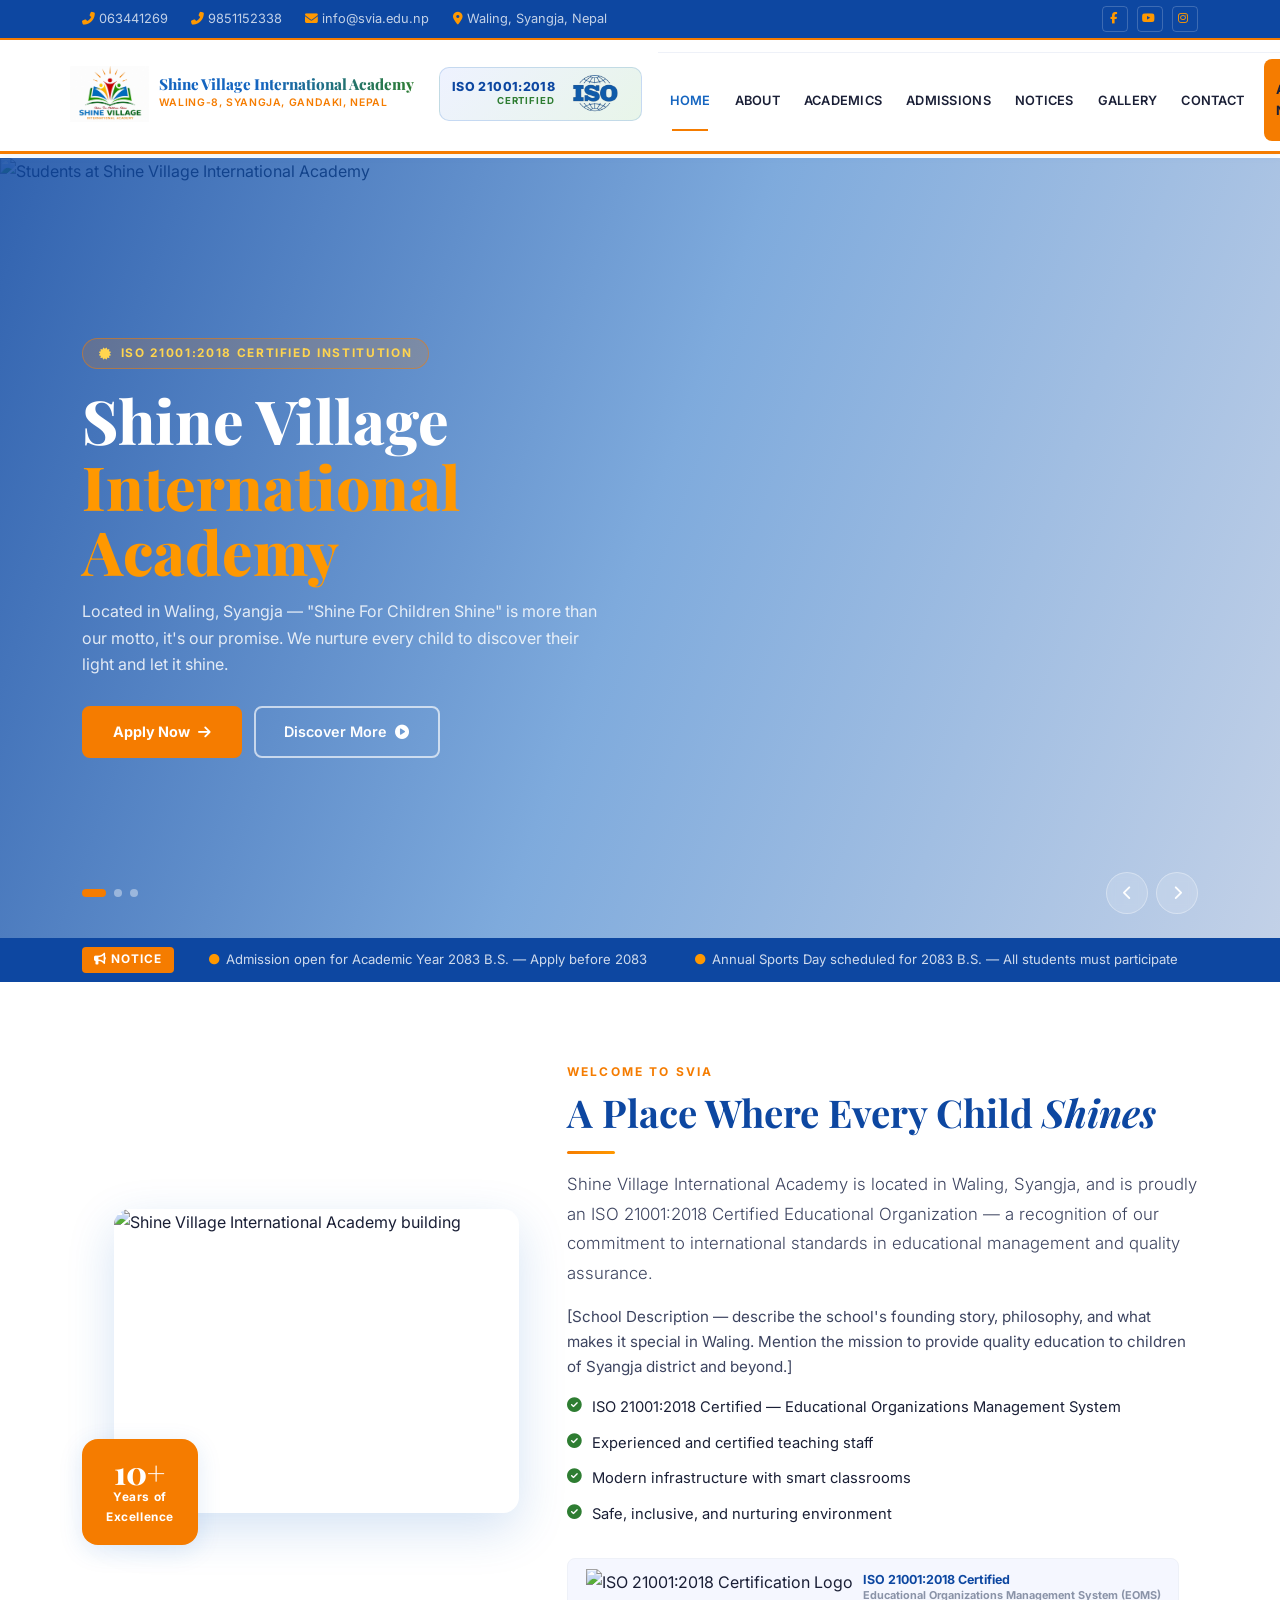
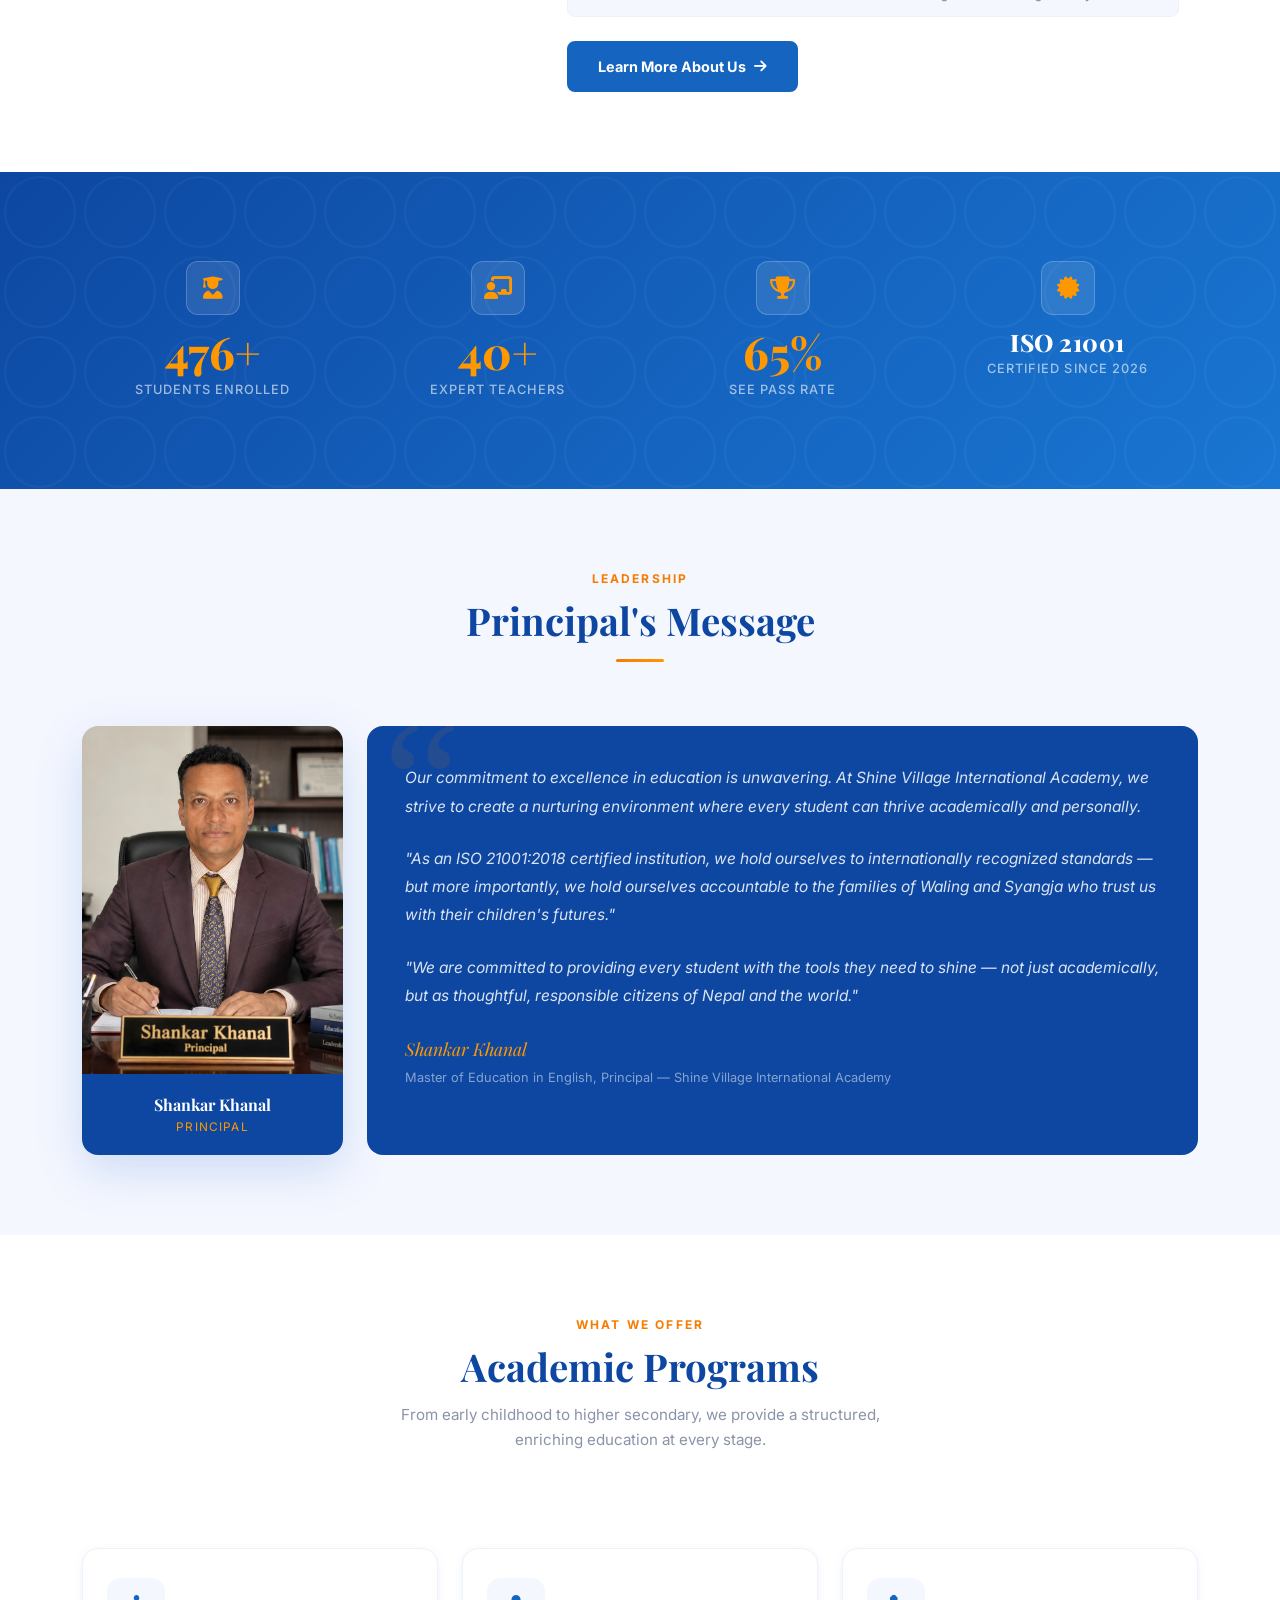
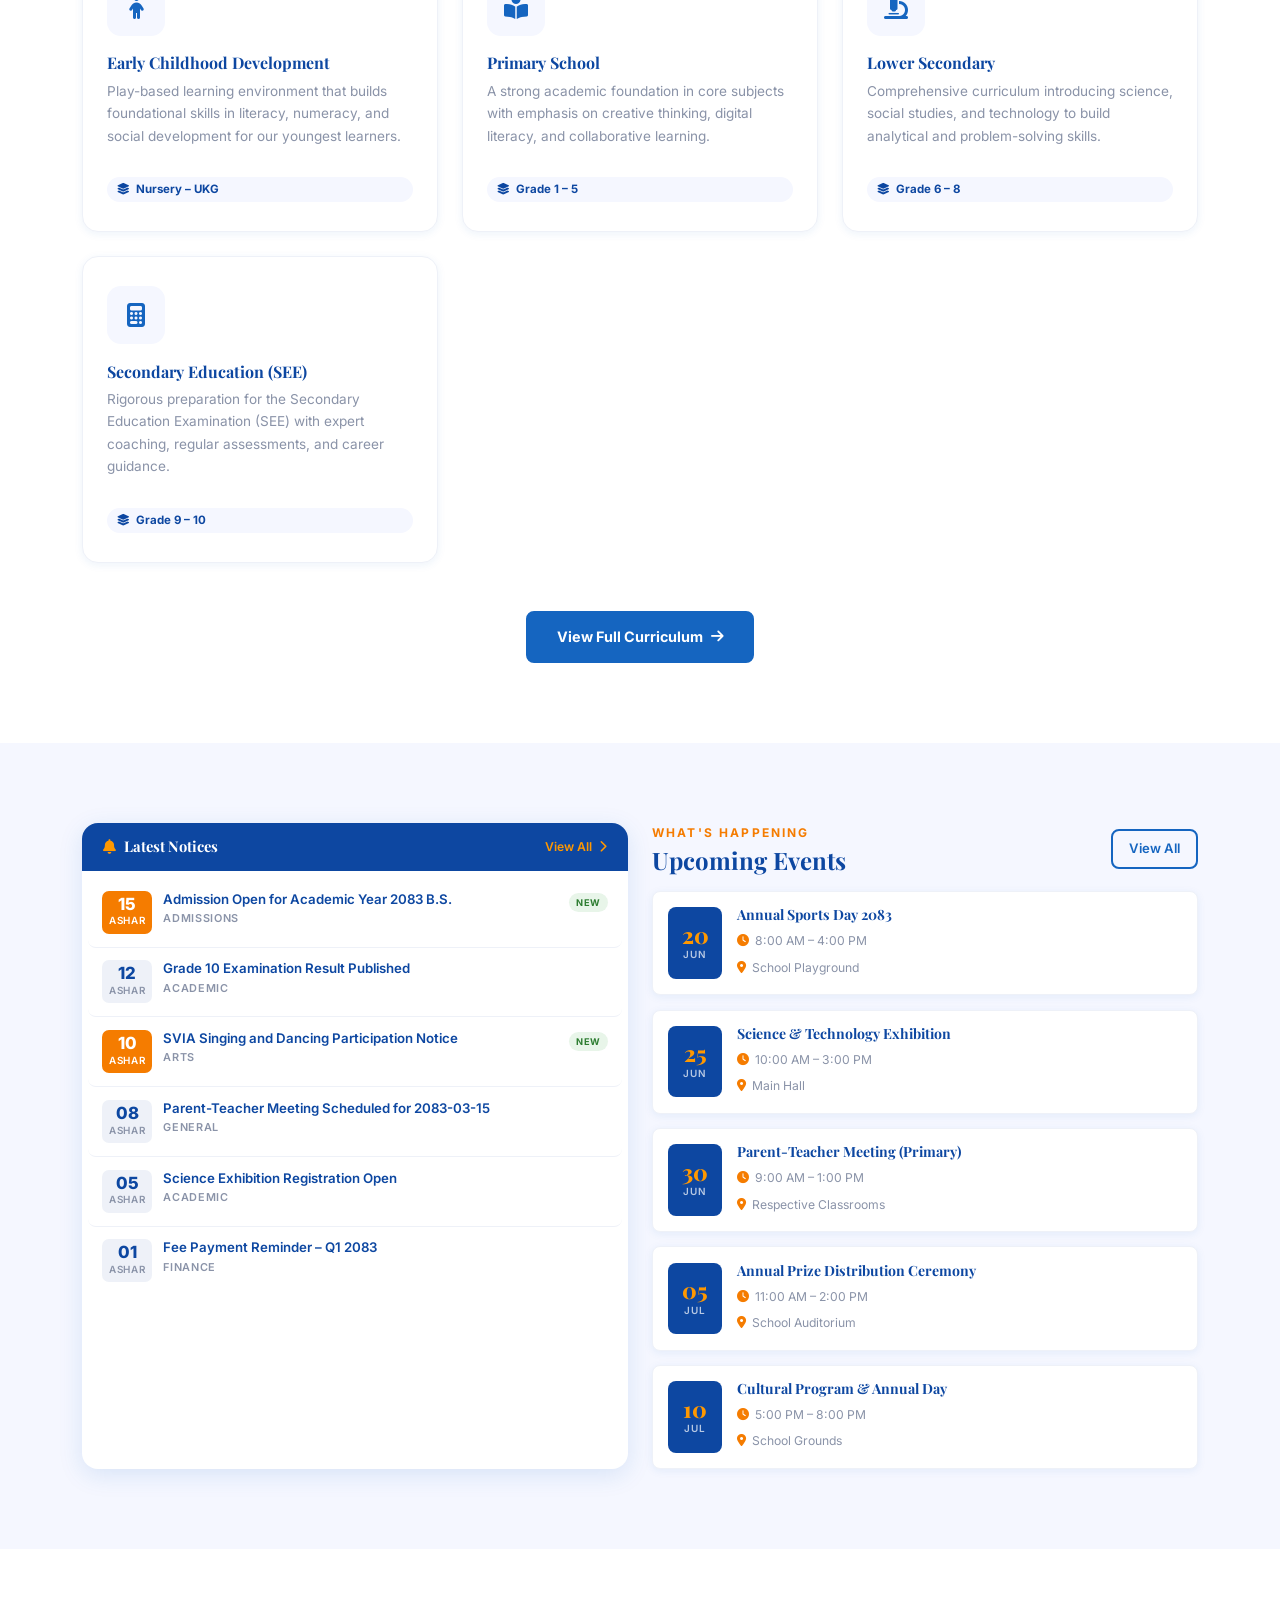
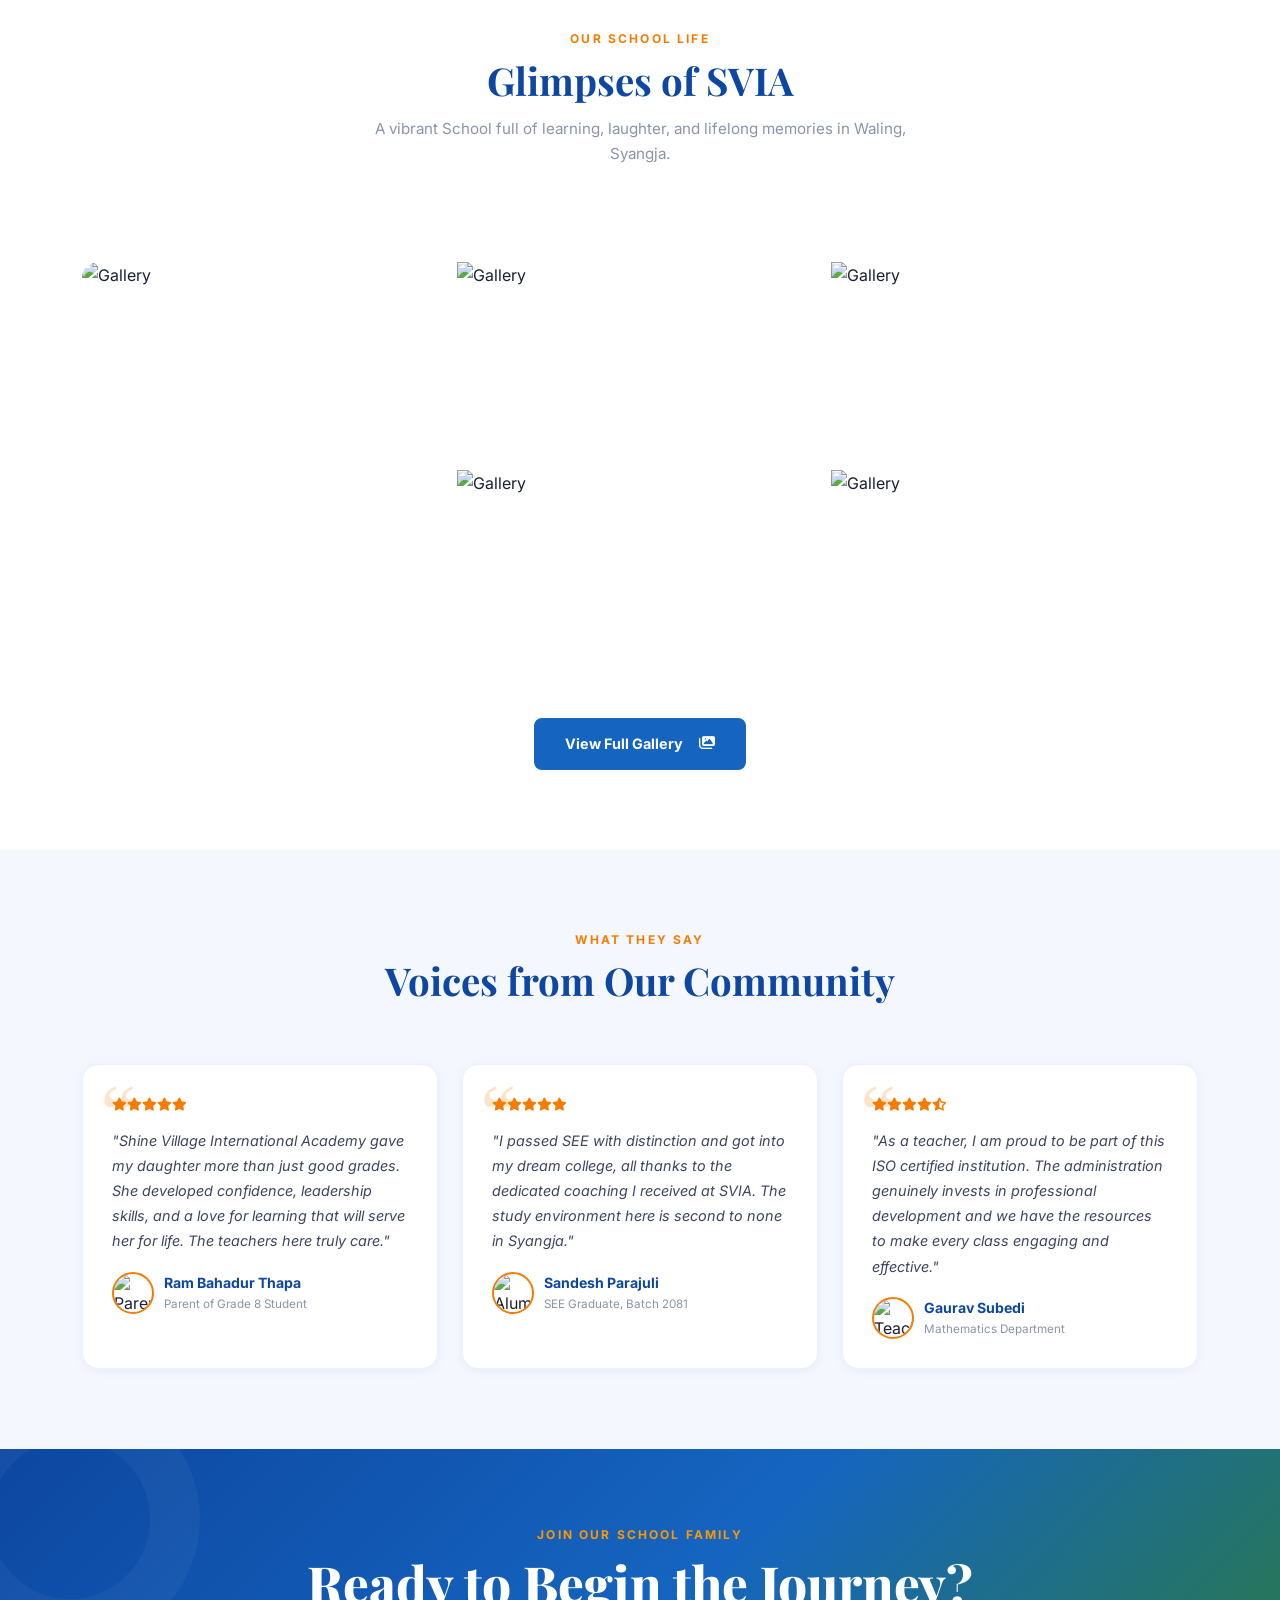
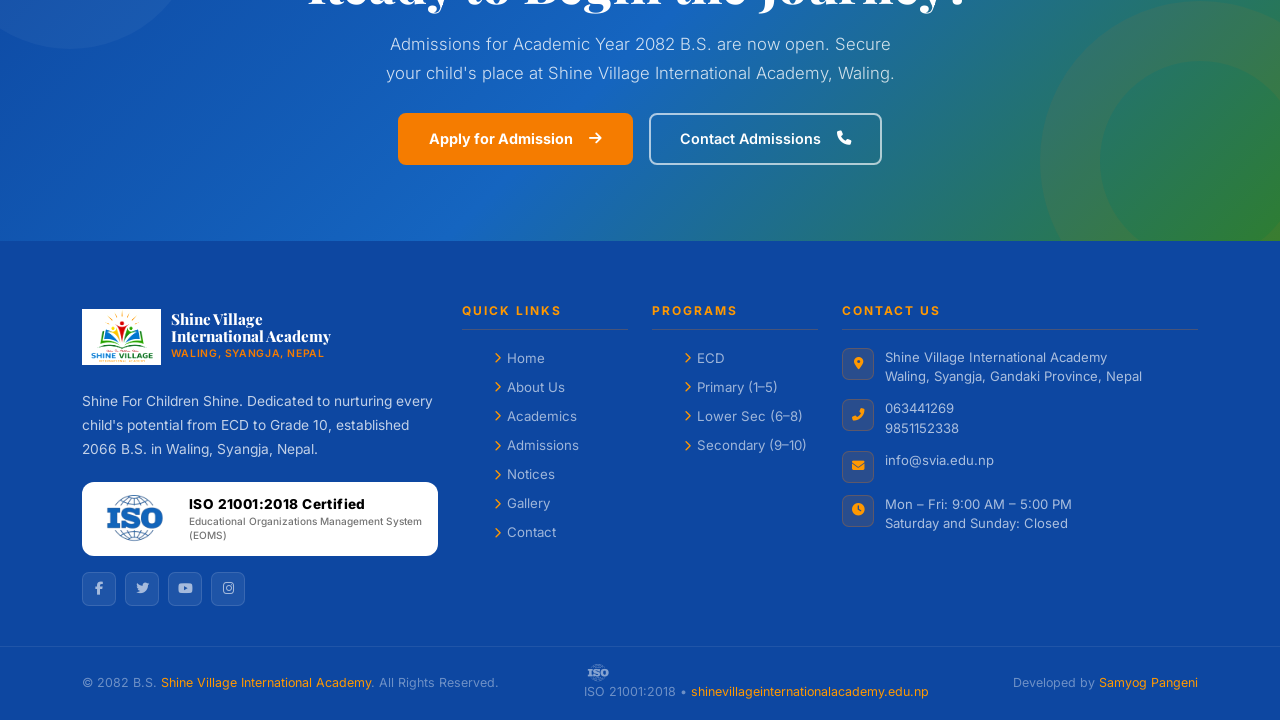
==== index.html @ e1d86a39 "date change" ====
<!DOCTYPE html>
<html lang="en">
<head>
  <meta charset="UTF-8" />
  <meta name="viewport" content="width=device-width, initial-scale=1.0" />
  <title>Shine Village International Academy | Waling, Syangja, Nepal</title>
  <meta name="google-site-verification" content="YoRX9uMD0oMXXAkgilt9cYUUBjK2ojzf_Iqcf0Y9V1k" />
<meta name="description" content="Shine Village International Academy (SVIA), Waling, Syangja — ISO 21001:2018 Certified institution. Shine For Children Shine. Quality education from ECD to Grade 10." />
<meta property="og:title" content="Shine Village International Academy | Waling, Syangja" />
<meta property="og:type" content="website" />
<meta property="og:image" content="https://svia.edu.np/assets/images/logo.png" />
<meta property="og:url" content="https://svia.edu.np/" />
<link rel="canonical" href="https://svia.edu.np/" />
  <link rel="icon" type="image/png" href="assets/images/logo.png" />

  <!-- Bootstrap 5 -->
  <link href="https://cdn.jsdelivr.net/npm/bootstrap@5.3.2/dist/css/bootstrap.min.css" rel="stylesheet" />
  <!-- Font Awesome -->
  <link href="https://cdnjs.cloudflare.com/ajax/libs/font-awesome/6.5.0/css/all.min.css" rel="stylesheet" />
  <!-- Google Fonts -->
  <link href="https://fonts.googleapis.com/css2?family=Playfair+Display:wght@600;700;800&family=Inter:wght@300;400;500;600;700&display=swap" rel="stylesheet" />
  <!-- Custom CSS -->
  <link rel="stylesheet" href="assets/css/style.css" />
  <script src="assets/js/loader.js"></script>
  <script type="application/ld+json">
{
  "@context": "https://schema.org",
  "@type": "School",
  "name": "Shine Village International Academy",
  "alternateName": "SVIA",
  "url": "https://svia.edu.np",
  "logo": "https://svia.edu.np/assets/images/logo.png",
  "description": "Shine Village International Academy is an ISO 21001:2018 certified educational institution in Waling, Syangja, Nepal, offering quality education from Early Childhood Development (ECD) to Grade 10.",
  "foundingDate": "2066",
  "address": {
    "@type": "33801:PostalAddress",
    "streetAddress": "Waling-08",
    "addressLocality": "Waling",
    "addressRegion": "Syangja",
    "addressCountry": "NP"
  },
  "telephone": "9851152338",
  "email": "info@svia.edu.np",
  "sameAs": [
    "https://www.facebook.com/profile.php?id=100063855158787",
    "https://www.instagram.com/YOUR-HANDLE"
  ]
}
</script>
</head>
<body>

<div id="site-header"></div>

<!-- ═══════════════════ HERO SLIDER ═══════════════════ -->
<section class="hero-section" aria-label="Hero Slider">
  <div class="hero-slide active">
    <img src="assets/images/front3.jpeg" alt="Students at Shine Village International Academy" loading="eager" />
    <div class="hero-overlay"></div>
    <div class="hero-content">
      <div class="container">
        <div class="row">
          <div class="col-lg-7">
            <div class="hero-badge"><i class="fas fa-certificate"></i> ISO 21001:2018 Certified Institution</div>
            <h1 class="hero-title">Shine Village <span>International Academy</span></h1>
            <p class="hero-desc">Located in Waling, Syangja — "Shine For Children Shine" is more than our motto, it's our promise. We nurture every child to discover their light and let it shine.</p>
            <div class="hero-btn-group">
              <a href="admissions.html" class="btn-orange">Apply Now <i class="fas fa-arrow-right"></i></a>
              <a href="about.html" class="btn-outline-white">Discover More <i class="fas fa-play-circle"></i></a>
            </div>
          </div>
        </div>
      </div>
    </div>
  </div>
  <div class="hero-slide">
    <img src="assets/images/front2.jpeg" alt="School  Waling Syangja" loading="lazy" />
    <div class="hero-overlay"></div>
    <div class="hero-content">
      <div class="container">
        <div class="row">
          <div class="col-lg-7">
            <div class="hero-badge"><i class="fas fa-trophy"></i> Quality Education, Internationally Benchmarked</div>
            <h1 class="hero-title">Excellence in <span>Every Classroom</span></h1>
            <p class="hero-desc">Our experienced faculty and ISO-certified management systems ensure consistent quality in teaching, safety, and student welfare from ECD to Grade 12.</p>
            <div class="hero-btn-group">
              <a href="academics.html" class="btn-orange">Our Programs <i class="fas fa-book-open"></i></a>
              <a href="faculty.html" class="btn-outline-white">Meet Faculty <i class="fas fa-users"></i></a>
            </div>
          </div>
        </div>
      </div>
    </div>
  </div>
  <div class="hero-slide">
    <img src="assets/images/front1.jpeg" alt="Students at Shine Village International Academy" loading="lazy" />
    <div class="hero-overlay"></div>
    <div class="hero-content">
      <div class="container">
        <div class="row">
          <div class="col-lg-7">
            <div class="hero-badge"><i class="fas fa-heart"></i> Holistic Development</div>
            <h1 class="hero-title">Beyond Books, <span>Beyond Boundaries</span></h1>
            <p class="hero-desc">Sports, arts, technology, and community service — we develop the whole child for a rapidly changing world, right here in Syangja.</p>
            <div class="hero-btn-group">
              <a href="gallery.html" class="btn-orange">View Gallery <i class="fas fa-images"></i></a>
              <a href="events.html" class="btn-outline-white">Upcoming Events <i class="fas fa-calendar"></i></a>
            </div>
          </div>
        </div>
      </div>
    </div>
  </div>
  <!-- Controls -->
  <div class="hero-controls">
    <div class="container d-flex justify-content-between align-items-center">
      <div class="hero-dots">
        <button class="hero-dot active" aria-label="Slide 1"></button>
        <button class="hero-dot" aria-label="Slide 2"></button>
        <button class="hero-dot" aria-label="Slide 3"></button>
      </div>
      <div class="hero-arrows">
        <button class="hero-arrow hero-prev" aria-label="Previous"><i class="fas fa-chevron-left"></i></button>
        <button class="hero-arrow hero-next" aria-label="Next"><i class="fas fa-chevron-right"></i></button>
      </div>
    </div>
  </div>
</section>

<!-- ═══════════════════ NOTICE TICKER ═══════════════════ -->
<div class="notice-ticker">
  <div class="container d-flex align-items-center gap-3">
    <span class="ticker-label"><i class="fas fa-bullhorn me-1"></i>Notice</span>
    <div class="ticker-track">
      <div class="ticker-inner">
        <span class="ticker-item"><i class="fas fa-circle"></i>Admission open for Academic Year 2083 B.S. — Apply before 2083</span>
        <span class="ticker-item"><i class="fas fa-circle"></i>Annual Sports Day scheduled for 2083 B.S. — All students must participate</span>
        <span class="ticker-item"><i class="fas fa-circle"></i>Grade 10 &amp; 12 Examination Results published — Check notice board</span>
        <span class="ticker-item"><i class="fas fa-circle"></i>Parent-Teacher Meeting on 2083 — Attendance compulsory</span>
        <span class="ticker-item"><i class="fas fa-circle"></i>Science Exhibition registrations open — Submit projects by 2083</span>
        <span class="ticker-item"><i class="fas fa-circle"></i>School will remain closed on 2083 for [Holiday Name]</span>
      </div>
    </div>
  </div>
</div>

<!-- ═══════════════════ WELCOME SECTION ═══════════════════ -->
<section class="section-pad">
  <div class="container">
    <div class="row align-items-center g-5">
      <div class="col-lg-5 reveal-left">
        <div class="welcome-img-wrap">
          <img src="https://picsum.photos/600/450?random=40" alt="Shine Village International Academy building" class="welcome-img-main" />
          <div class="welcome-img-badge">
            <div class="badge-num">10+</div>
            <div class="badge-text">Years of<br>Excellence</div>
          </div>
        </div>
      </div>
      <div class="col-lg-7 reveal-right">
        <span class="section-eyebrow">Welcome to SVIA</span>
        <h2 class="section-title">A Place Where Every Child <em>Shines</em></h2>
        <span class="divider-orange"></span>
        <p class="lead mb-3">Shine Village International Academy is located in Waling, Syangja, and is proudly an ISO 21001:2018 Certified Educational Organization — a recognition of our commitment to international standards in educational management and quality assurance.</p>
        <p class="mb-3" style="color:var(--dark-gray);font-size:0.95rem;">[School Description — describe the school's founding story, philosophy, and what makes it special in Waling. Mention the mission to provide quality education to children of Syangja district and beyond.]</p>
        <div class="mb-3">
          <div class="welcome-check"><i class="fas fa-check-circle"></i><span>ISO 21001:2018 Certified — Educational Organizations Management System</span></div>
          <div class="welcome-check"><i class="fas fa-check-circle"></i><span>Experienced and certified teaching staff</span></div>
          <div class="welcome-check"><i class="fas fa-check-circle"></i><span>Modern infrastructure with smart classrooms</span></div>
          <div class="welcome-check"><i class="fas fa-check-circle"></i><span>Safe, inclusive, and nurturing environment</span></div>
        </div>
        <div class="iso-strip">
          <img src="https://picsum.photos/80/80?random=99" alt="ISO 21001:2018 Certification Logo" />
          <span>ISO 21001:2018 Certified<small>Educational Organizations Management System (EOMS)</small></span>
        </div>
        <div class="mt-4">
          <a href="about.html" class="btn-blue">Learn More About Us <i class="fas fa-arrow-right"></i></a>
        </div>
      </div>
    </div>
  </div>
</section>

<!-- ═══════════════════ STATISTICS ═══════════════════ -->
<section class="stats-section">
  <div class="container">
    <div class="row">
      <div class="col-6 col-md-3"><div class="stat-card reveal">
        <div class="stat-icon"><i class="fas fa-user-graduate"></i></div>
        <div class="stat-num"><span class="counter" data-target="700" data-suffix="+">0</span></div>
        <div class="stat-label">Students Enrolled</div>
      </div></div>
      <div class="col-6 col-md-3"><div class="stat-card reveal">
        <div class="stat-icon"><i class="fas fa-chalkboard-teacher"></i></div>
        <div class="stat-num"><span class="counter" data-target="60" data-suffix="+">0</span></div>
        <div class="stat-label">Expert Teachers</div>
      </div></div>
      <div class="col-6 col-md-3"><div class="stat-card reveal">
        <div class="stat-icon"><i class="fas fa-trophy"></i></div>
        <div class="stat-num"><span class="counter" data-target="98" data-suffix="%">0</span></div>
        <div class="stat-label">SEE Pass Rate</div>
      </div></div>
      <div class="col-6 col-md-3"><div class="stat-card reveal">
        <div class="stat-icon"><i class="fas fa-certificate"></i></div>
        <div class="stat-num" style="font-size:1.5rem;letter-spacing:.02em;">ISO 21001</div>
        <div class="stat-label">Certified Since 2026</div>
      </div></div>
    </div>
  </div>
</section>

<!-- ═══════════════════ PRINCIPAL'S MESSAGE ═══════════════════ -->
<section class="section-pad section-bg-light">
  <div class="container">
    <div class="row justify-content-center mb-5">
      <div class="col-lg-6 text-center reveal">
        <span class="section-eyebrow">Leadership</span>
        <h2 class="section-title">Principal's Message</h2>
        <div class="divider-orange center"></div>
      </div>
    </div>
    <div class="row g-4 align-items-stretch">
      <div class="col-lg-3 col-md-5 mx-auto mx-lg-0 reveal-left">
        <div class="principal-card">
          <img src="assets/images/principal.png" alt="Shankar Khanal" class="principal-img" />
          <div class="principal-info">
            <div class="name">Shankar Khanal</div>
            <div class="title">Principal</div>
          </div>
        </div>
      </div>
      <div class="col-lg-9 reveal-right">
        <div class="principal-quote" style="height:100%;">
          <p class="mb-4">Our commitment to excellence in education is unwavering. At Shine Village International Academy, we strive to create a nurturing environment where every student can thrive academically and personally.</p>
          <p class="mb-4">"As an ISO 21001:2018 certified institution, we hold ourselves to internationally recognized standards — but more importantly, we hold ourselves accountable to the families of Waling and Syangja who trust us with their children's futures."</p>
          <p class="mb-4">"We are committed to providing every student with the tools they need to shine — not just academically, but as thoughtful, responsible citizens of Nepal and the world."</p>
          <div class="principal-signature">Shankar Khanal</div>
          <small style="color:rgba(255,255,255,0.5);font-size:0.8rem;">Master of Education in English, Principal — Shine Village International Academy</small>
        </div>
      </div>
    </div>
  </div>
</section>

<!-- ═══════════════════ ACADEMIC PROGRAMS ═══════════════════ -->
<section class="section-pad">
  <div class="container">
    <div class="row justify-content-center mb-5">
      <div class="col-lg-6 text-center reveal">
        <span class="section-eyebrow">What We Offer</span>
        <h2 class="section-title">Academic Programs</h2>
        <p class="section-subtitle">From early childhood to higher secondary, we provide a structured, enriching education at every stage.</p>
      </div>
    </div>
    <div class="row g-4">
      <div class="col-md-6 col-lg-4 reveal">
        <div class="program-card">
          <div class="program-icon"><i class="fas fa-child"></i></div>
          <h5>Early Childhood Development</h5>
          <p>Play-based learning environment that builds foundational skills in literacy, numeracy, and social development for our youngest learners.</p>
          <span class="program-grades"><i class="fas fa-layer-group"></i> Nursery – UKG</span>
        </div>
      </div>
      <div class="col-md-6 col-lg-4 reveal">
        <div class="program-card">
          <div class="program-icon"><i class="fas fa-book-reader"></i></div>
          <h5>Primary School</h5>
          <p>A strong academic foundation in core subjects with emphasis on creative thinking, digital literacy, and collaborative learning.</p>
          <span class="program-grades"><i class="fas fa-layer-group"></i> Grade 1 – 5</span>
        </div>
      </div>
      <div class="col-md-6 col-lg-4 reveal">
        <div class="program-card">
          <div class="program-icon"><i class="fas fa-microscope"></i></div>
          <h5>Lower Secondary</h5>
          <p>Comprehensive curriculum introducing science, social studies, and technology to build analytical and problem-solving skills.</p>
          <span class="program-grades"><i class="fas fa-layer-group"></i> Grade 6 – 8</span>
        </div>
      </div>
      <div class="col-md-6 col-lg-4 reveal">
        <div class="program-card">
          <div class="program-icon"><i class="fas fa-calculator"></i></div>
          <h5>Secondary Education (SEE)</h5>
          <p>Rigorous preparation for the Secondary Education Examination (SEE) with expert coaching, regular assessments, and career guidance.</p>
          <span class="program-grades"><i class="fas fa-layer-group"></i> Grade 9 – 10</span>
        </div>
      </div>
      </div>
    </div>
    <div class="text-center mt-5 reveal">
      <a href="academics.html" class="btn-blue">View Full Curriculum <i class="fas fa-arrow-right"></i></a>
    </div>
  </div>
</section>

<!-- ═══════════════════ NOTICES & EVENTS ═══════════════════ -->
<section class="section-pad section-bg-light">
  <div class="container">
    <div class="row g-4">
      <!-- Notices -->
      <div class="col-lg-6 reveal-left">
        <div class="notice-board">
          <div class="notice-header">
            <h5><i class="fas fa-bell me-2" style="color:var(--orange-light)"></i>Latest Notices</h5>
            <a href="notices.html">View All <i class="fas fa-chevron-right ms-1"></i></a>
          </div>
          <div class="notice-list">
            <div class="notice-item notice-item-new">
              <div class="notice-date-box"><div class="nday">15</div><div class="nmon">Ashar</div></div>
              <div style="flex:1">
                <div class="notice-title">Admission Open for Academic Year 2083 B.S.</div>
                <div class="notice-cat">Admissions</div>
              </div>
              <span class="notice-new-badge">New</span>
            </div>
            <div class="notice-item">
              <div class="notice-date-box"><div class="nday">12</div><div class="nmon">Ashar</div></div>
              <div>
                <div class="notice-title">Grade 10 Examination Result Published</div>
                <div class="notice-cat">Academic</div>
              </div>
            </div>
            <div class="notice-item notice-item-new">
              <div class="notice-date-box"><div class="nday">10</div><div class="nmon">Ashar</div></div>
              <div style="flex:1">
                <div class="notice-title">SVIA Singing and Dancing Participation Notice</div>
                <div class="notice-cat">Arts</div>
              </div>
              <span class="notice-new-badge">New</span>
            </div>
            <div class="notice-item">
              <div class="notice-date-box"><div class="nday">08</div><div class="nmon">Ashar</div></div>
              <div>
                <div class="notice-title">Parent-Teacher Meeting Scheduled for 2083-03-15</div>
                <div class="notice-cat">General</div>
              </div>
            </div>
            <div class="notice-item">
              <div class="notice-date-box"><div class="nday">05</div><div class="nmon">Ashar</div></div>
              <div>
                <div class="notice-title">Science Exhibition Registration Open</div>
                <div class="notice-cat">Academic</div>
              </div>
            </div>
            <div class="notice-item">
              <div class="notice-date-box"><div class="nday">01</div><div class="nmon">Ashar</div></div>
              <div>
                <div class="notice-title">Fee Payment Reminder – Q1 2083</div>
                <div class="notice-cat">Finance</div>
              </div>
            </div>
          </div>
        </div>
      </div>
      <!-- Events -->
      <div class="col-lg-6 reveal-right">
        <div class="d-flex justify-content-between align-items-center mb-3">
          <div>
            <span class="section-eyebrow mb-1">What's Happening</span>
            <h3 class="section-title mb-0" style="font-size:1.5rem">Upcoming Events</h3>
          </div>
          <a href="events.html" class="btn-outline-blue" style="font-size:0.82rem;padding:0.45rem 1rem;">View All</a>
        </div>
        <div class="event-card">
          <div class="event-date-col"><div class="eday">20</div><div class="emon">Jun</div></div>
          <div class="event-info">
            <h6>Annual Sports Day 2083</h6>
            <small><i class="fas fa-clock"></i> 8:00 AM – 4:00 PM</small><br>
            <small><i class="fas fa-map-marker-alt"></i> School Playground</small>
          </div>
        </div>
        <div class="event-card">
          <div class="event-date-col"><div class="eday">25</div><div class="emon">Jun</div></div>
          <div class="event-info">
            <h6>Science &amp; Technology Exhibition</h6>
            <small><i class="fas fa-clock"></i> 10:00 AM – 3:00 PM</small><br>
            <small><i class="fas fa-map-marker-alt"></i> Main Hall</small>
          </div>
        </div>
        <div class="event-card">
          <div class="event-date-col"><div class="eday">30</div><div class="emon">Jun</div></div>
          <div class="event-info">
            <h6>Parent-Teacher Meeting (Primary)</h6>
            <small><i class="fas fa-clock"></i> 9:00 AM – 1:00 PM</small><br>
            <small><i class="fas fa-map-marker-alt"></i> Respective Classrooms</small>
          </div>
        </div>
        <div class="event-card">
          <div class="event-date-col"><div class="eday">05</div><div class="emon">Jul</div></div>
          <div class="event-info">
            <h6>Annual Prize Distribution Ceremony</h6>
            <small><i class="fas fa-clock"></i> 11:00 AM – 2:00 PM</small><br>
            <small><i class="fas fa-map-marker-alt"></i> School Auditorium</small>
          </div>
        </div>
        <div class="event-card">
          <div class="event-date-col"><div class="eday">10</div><div class="emon">Jul</div></div>
          <div class="event-info">
            <h6>Cultural Program &amp; Annual Day</h6>
            <small><i class="fas fa-clock"></i> 5:00 PM – 8:00 PM</small><br>
            <small><i class="fas fa-map-marker-alt"></i> School Grounds</small>
          </div>
        </div>
      </div>
    </div>
  </div>
</section>

<!-- ═══════════════════ GALLERY PREVIEW ═══════════════════ -->
<section class="section-pad">
  <div class="container">
    <div class="row justify-content-center mb-5">
      <div class="col-lg-6 text-center reveal">
        <span class="section-eyebrow">Our School Life</span>
        <h2 class="section-title">Glimpses of SVIA</h2>
        <p class="section-subtitle">A vibrant School full of learning, laughter, and lifelong memories in Waling, Syangja.</p>
      </div>
    </div>
    <div class="gallery-grid reveal">
      <div class="gallery-grid-item" data-lightbox="https://picsum.photos/800/600?random=61">
        <img src="https://picsum.photos/600/700?random=61" alt="Gallery" />
        <div class="gallery-overlay"><i class="fas fa-expand-alt"></i></div>
      </div>
      <div class="gallery-grid-item" data-lightbox="https://picsum.photos/800/600?random=62">
        <img src="https://picsum.photos/600/400?random=62" alt="Gallery" />
        <div class="gallery-overlay"><i class="fas fa-expand-alt"></i></div>
      </div>
      <div class="gallery-grid-item" data-lightbox="https://picsum.photos/800/600?random=63">
        <img src="https://picsum.photos/600/400?random=63" alt="Gallery" />
        <div class="gallery-overlay"><i class="fas fa-expand-alt"></i></div>
      </div>
      <div class="gallery-grid-item" data-lightbox="https://picsum.photos/800/600?random=64">
        <img src="https://picsum.photos/600/400?random=64" alt="Gallery" />
        <div class="gallery-overlay"><i class="fas fa-expand-alt"></i></div>
      </div>
      <div class="gallery-grid-item" data-lightbox="https://picsum.photos/800/600?random=65">
        <img src="https://picsum.photos/600/400?random=65" alt="Gallery" />
        <div class="gallery-overlay"><i class="fas fa-expand-alt"></i></div>
      </div>
    </div>
    <div class="text-center mt-5 reveal">
      <a href="gallery.html" class="btn-blue">View Full Gallery <i class="fas fa-images ms-2"></i></a>
    </div>
  </div>
</section>

<!-- ═══════════════════ TESTIMONIALS ═══════════════════ -->
<section class="section-pad section-bg-light">
  <div class="container">
    <div class="row justify-content-center mb-5">
      <div class="col-lg-6 text-center reveal">
        <span class="section-eyebrow">What They Say</span>
        <h2 class="section-title">Voices from Our Community</h2>
      </div>
    </div>
    <div class="row g-4">
      <div class="col-md-6 col-lg-4 reveal">
        <div class="testimonial-card">
          <div class="stars"><i class="fas fa-star"></i><i class="fas fa-star"></i><i class="fas fa-star"></i><i class="fas fa-star"></i><i class="fas fa-star"></i></div>
          <p class="testimonial-text">"Shine Village International Academy gave my daughter more than just good grades. She developed confidence, leadership skills, and a love for learning that will serve her for life. The teachers here truly care."</p>
          <div class="testimonial-author">
            <img src="https://picsum.photos/80/80?random=71" alt="Parent" class="testimonial-avatar" />
            <div>
              <div class="author-name">Ram Bahadur Thapa</div>
              <div class="author-role">Parent of Grade 8 Student</div>
            </div>
          </div>
        </div>
      </div>
      <div class="col-md-6 col-lg-4 reveal">
        <div class="testimonial-card">
          <div class="stars"><i class="fas fa-star"></i><i class="fas fa-star"></i><i class="fas fa-star"></i><i class="fas fa-star"></i><i class="fas fa-star"></i></div>
          <p class="testimonial-text">"I passed SEE with distinction and got into my dream college, all thanks to the dedicated coaching I received at SVIA. The study environment here is second to none in Syangja."</p>
          <div class="testimonial-author">
            <img src="https://picsum.photos/80/80?random=72" alt="Alumni" class="testimonial-avatar" />
            <div>
              <div class="author-name">Sandesh Parajuli</div>
              <div class="author-role">SEE Graduate, Batch 2081</div>
            </div>
          </div>
        </div>
      </div>
      <div class="col-md-6 col-lg-4 reveal">
        <div class="testimonial-card">
          <div class="stars"><i class="fas fa-star"></i><i class="fas fa-star"></i><i class="fas fa-star"></i><i class="fas fa-star"></i><i class="fas fa-star-half-alt"></i></div>
          <p class="testimonial-text">"As a teacher, I am proud to be part of this ISO certified institution. The administration genuinely invests in professional development and we have the resources to make every class engaging and effective."</p>
          <div class="testimonial-author">
            <img src="https://picsum.photos/80/80?random=73" alt="Teacher" class="testimonial-avatar" />
            <div>
              <div class="author-name">Gaurav Subedi</div>
              <div class="author-role">Mathematics Department</div>
            </div>
          </div>
        </div>
      </div>
    </div>
  </div>
</section>

<!-- ═══════════════════ CALL TO ACTION ═══════════════════ -->
<section class="cta-section">
  <div class="container text-center reveal">
    <span class="section-eyebrow" style="color:var(--orange-light)">Join Our School Family</span>
    <h2 class="display-heading text-white mb-3" style="font-size:clamp(2rem,4vw,3.5rem);color:#fff;font-weight:800;">Ready to Begin the Journey?</h2>
    <p class="lead mb-4" style="color:rgba(255,255,255,0.8);max-width:520px;margin:0 auto 2rem;">Admissions for Academic Year 2082 B.S. are now open. Secure your child's place at Shine Village International Academy, Waling.</p>
    <div class="d-flex gap-3 justify-content-center flex-wrap">
      <a href="admissions.html" class="btn-orange">Apply for Admission <i class="fas fa-arrow-right ms-2"></i></a>
      <a href="contact.html" class="btn-outline-white">Contact Admissions <i class="fas fa-phone ms-2"></i></a>
    </div>
  </div>
</section>

<div id="site-footer"></div>

<!-- Lightbox -->
<div class="lightbox">
  <div class="lightbox-inner">
    <button class="lightbox-close"><i class="fas fa-times"></i></button>
    <button class="lightbox-nav lightbox-prev"><i class="fas fa-chevron-left"></i></button>
    <img src="" alt="Gallery" class="lightbox-img" />
    <button class="lightbox-nav lightbox-next"><i class="fas fa-chevron-right"></i></button>
  </div>
</div>

<!-- Back to Top -->
<button class="back-to-top" aria-label="Back to top"><i class="fas fa-chevron-up"></i></button>

<script src="https://cdn.jsdelivr.net/npm/bootstrap@5.3.2/dist/js/bootstrap.bundle.min.js"></script>
<script src="assets/js/contact-info.js"></script>
<script src="assets/js/include.js"></script>
<script src="assets/js/script.js"></script>
</body>
</html>
---- assets/css/style.css ----
/* ============================================================
   SHINE VILLAGE INTERNATIONAL ACADEMY — style.css
   Blue: #1565C0 | Green: #2E7D32 | Orange: #F57C00 | Red: #C62828
   ============================================================ */

@import url('https://fonts.googleapis.com/css2?family=Playfair+Display:wght@600;700;800&family=Inter:wght@300;400;500;600;700&display=swap');

:root {
  --blue:        #1565C0;
  --blue-dark:   #0D47A1;
  --blue-light:  #1976D2;
  --green:       #2E7D32;
  --green-light: #388E3C;
  --orange:      #F57C00;
  --orange-light:#FF9800;
  --red:         #C62828;
  --white:       #FFFFFF;
  --off-white:   #F5F7FF;
  --light-gray:  #EEF1F8;
  --mid-gray:    #8A93A8;
  --dark-gray:   #3D4460;
  --text:        #1A1F36;
  --font-display:'Playfair Display', Georgia, serif;
  --font-body:   'Inter', system-ui, sans-serif;
  --radius:      8px;
  --radius-lg:   16px;
  --shadow-sm:   0 2px 8px rgba(21,101,192,0.08);
  --shadow-md:   0 6px 24px rgba(21,101,192,0.13);
  --shadow-lg:   0 16px 48px rgba(21,101,192,0.18);
  --transition:  all 0.3s cubic-bezier(0.4,0,0.2,1);
}

*,*::before,*::after{box-sizing:border-box;margin:0;padding:0;}
html{scroll-behavior:smooth;font-size:16px;}
body{font-family:var(--font-body);color:var(--text);background:var(--white);line-height:1.65;overflow-x:hidden;}
img{max-width:100%;height:auto;display:block;}
a{color:inherit;text-decoration:none;transition:var(--transition);}
ul{list-style:none;}
h1,h2,h3,h4,h5,h6{font-family:var(--font-display);color:var(--blue-dark);line-height:1.2;font-weight:700;}

/* ── Typography helpers ── */
.section-eyebrow{font-family:var(--font-body);font-size:0.75rem;font-weight:700;letter-spacing:0.18em;text-transform:uppercase;color:var(--orange);display:block;margin-bottom:.5rem;}
.section-title{font-family:var(--font-display);font-size:clamp(1.6rem,3vw,2.4rem);color:var(--blue-dark);font-weight:700;margin-bottom:.8rem;}
.section-subtitle{font-size:.95rem;color:var(--mid-gray);max-width:560px;margin:0 auto 3rem;}
.lead{font-size:1.05rem;line-height:1.75;color:var(--dark-gray);}
.section-pad{padding:80px 0;}
.section-pad-sm{padding:48px 0;}
.section-bg-light{background:var(--off-white);}
.divider-orange{display:block;width:48px;height:3px;background:linear-gradient(90deg,var(--orange),var(--orange-light));border-radius:2px;margin:1rem 0;}
.divider-orange.center{margin:1rem auto;}
.text-orange{color:var(--orange)!important;}
.text-blue{color:var(--blue)!important;}
.text-green{color:var(--green)!important;}

/* ── Buttons ── */
.btn-orange{background:var(--orange);color:#fff;font-weight:700;font-size:.9rem;padding:.75rem 1.8rem;border-radius:var(--radius);border:2px solid var(--orange);transition:var(--transition);display:inline-flex;align-items:center;gap:8px;}
.btn-orange:hover{background:#E65100;border-color:#E65100;color:#fff;transform:translateY(-2px);box-shadow:0 8px 20px rgba(245,124,0,.35);}
.btn-blue{background:var(--blue);color:#fff;font-weight:700;font-size:.9rem;padding:.75rem 1.8rem;border-radius:var(--radius);border:2px solid var(--blue);transition:var(--transition);display:inline-flex;align-items:center;gap:8px;}
.btn-blue:hover{background:var(--blue-dark);border-color:var(--blue-dark);transform:translateY(-2px);box-shadow:var(--shadow-md);}
.btn-outline-white{background:transparent;color:#fff;font-weight:600;font-size:.9rem;padding:.75rem 1.8rem;border-radius:var(--radius);border:2px solid rgba(255,255,255,.65);transition:var(--transition);display:inline-flex;align-items:center;gap:8px;}
.btn-outline-white:hover{background:rgba(255,255,255,.12);border-color:#fff;color:#fff;}
.btn-outline-blue{background:transparent;color:var(--blue);font-weight:600;font-size:.9rem;padding:.65rem 1.4rem;border-radius:var(--radius);border:2px solid var(--blue);transition:var(--transition);display:inline-flex;align-items:center;gap:8px;}
.btn-outline-blue:hover{background:var(--blue);color:#fff;}

/* ══════════════════════════════════════
   TOP BAR
══════════════════════════════════════ */
.top-bar{background:var(--blue-dark);color:rgba(255,255,255,.75);font-size:.8rem;padding:6px 0;border-bottom:2px solid var(--orange);}
.top-bar a{color:rgba(255,255,255,.75);}
.top-bar a:hover{color:var(--orange-light);}
.top-bar i{color:var(--orange-light);margin-right:4px;}
.top-bar-contact span{margin-right:1.2rem;}
.top-bar-social a{display:inline-flex;align-items:center;justify-content:center;width:26px;height:26px;border:1px solid rgba(255,255,255,.2);border-radius:4px;margin-left:5px;font-size:.72rem;color:rgba(255,255,255,.7);}
.top-bar-social a:hover{background:var(--orange);border-color:var(--orange);color:#fff;}

/* ══════════════════════════════════════
   NAVBAR
══════════════════════════════════════ */
/* Fixed navbar — stays on top while scrolling */
.top-bar{position:fixed!important;top:0;left:0;right:0;z-index:1031;}
.main-navbar{position:fixed!important;top:36px!important;left:0;right:0;z-index:1030;background:#fff!important;box-shadow:var(--shadow-sm);padding:0!important;transition:var(--transition);border-bottom:3px solid var(--orange);}
.main-navbar.scrolled{box-shadow:var(--shadow-lg);}
@keyframes slideDown{from{transform:translateY(-100%)}to{transform:translateY(0)}}

/* Logo */
.navbar-brand-wrap{display:flex;align-items:center;gap:10px;padding:8px 0;}
.brand-logo-img{height:56px;width:auto;}
.brand-text-name{font-family:var(--font-display);font-size:1rem;font-weight:800;line-height:1.1;background:linear-gradient(90deg,var(--blue) 40%,var(--green));-webkit-background-clip:text;-webkit-text-fill-color:transparent;background-clip:text;}
.brand-text-sub{font-size:.65rem;color:var(--orange);letter-spacing:.1em;text-transform:uppercase;font-weight:700;}
.brand-iso{display:inline-flex;align-items:center;gap:3px;background:var(--off-white);border:1px solid var(--light-gray);border-radius:4px;padding:1px 6px;font-size:.6rem;font-weight:700;color:var(--blue-dark);margin-top:2px;}
.brand-iso i{color:var(--green);font-size:.6rem;}

/* Nav links */
.main-navbar .nav-link{font-family:var(--font-body);font-weight:600;font-size:.8rem;color:var(--text)!important;padding:1.25rem .75rem!important;position:relative;letter-spacing:.02em;text-transform:uppercase;}
.main-navbar .nav-link::after{content:'';position:absolute;bottom:0;left:.9rem;right:.9rem;height:2px;background:var(--orange);transform:scaleX(0);transition:transform .3s ease;}
.main-navbar .nav-link:hover::after,.main-navbar .nav-link.active::after{transform:scaleX(1);}
.main-navbar .nav-link:hover,.main-navbar .nav-link.active{color:var(--blue)!important;}
.btn-nav-admit{background:var(--orange)!important;color:#fff!important;border-radius:var(--radius)!important;padding:.48rem 1.2rem!important;font-weight:700!important;font-size:.8rem!important;margin-left:.5rem;}
.btn-nav-admit:hover{background:#E65100!important;}
.btn-nav-admit::after{display:none!important;}
.navbar-toggler{border:none;padding:6px;}
.navbar-toggler:focus{box-shadow:none;}
.hamburger-icon{display:flex;flex-direction:column;gap:5px;width:24px;}
.hamburger-icon span{display:block;height:2px;background:var(--blue);border-radius:2px;transition:var(--transition);}
.main-navbar .dropdown-menu{border:none;box-shadow:var(--shadow-md);border-radius:var(--radius);border-top:3px solid var(--orange);margin-top:0;min-width:200px;}
.main-navbar .dropdown-item{font-size:.84rem;font-weight:500;padding:.5rem 1.2rem;color:var(--text);}
.main-navbar .dropdown-item:hover{background:var(--off-white);color:var(--blue);padding-left:1.5rem;}

/* ══════════════════════════════════════
   HERO SLIDER
══════════════════════════════════════ */
.hero-section{position:relative;overflow:hidden;height:88vh;min-height:540px;max-height:780px;}
.hero-slide{position:absolute;inset:0;opacity:0;transition:opacity 1s ease;pointer-events:none;}
.hero-slide.active{opacity:1;pointer-events:all;}
.hero-slide img{width:100%;height:100%;object-fit:cover;}
.hero-overlay{position:absolute;inset:0;background:linear-gradient(110deg,rgba(13,71,161,.85) 0%,rgba(21,101,192,.55) 50%,rgba(13,71,161,.25) 100%);}
.hero-content{position:absolute;inset:0;display:flex;align-items:center;}
.hero-badge{display:inline-flex;align-items:center;gap:8px;background:rgba(245,124,0,.18);border:1px solid rgba(245,124,0,.5);color:#FFD54F;font-size:.74rem;font-weight:700;letter-spacing:.14em;text-transform:uppercase;padding:5px 16px;border-radius:30px;margin-bottom:1.1rem;}
.hero-title{font-family:var(--font-display);font-size:clamp(2rem,5vw,3.8rem);font-weight:800;color:#fff;line-height:1.08;margin-bottom:.9rem;}
.hero-title span{color:var(--orange-light);}
.hero-desc{font-size:1rem;color:rgba(255,255,255,.83);max-width:520px;margin-bottom:1.8rem;}
.hero-btn-group{display:flex;gap:12px;flex-wrap:wrap;}
.hero-iso-badge{display:inline-flex;align-items:center;gap:8px;background:rgba(255,255,255,.1);border:1px solid rgba(255,255,255,.25);backdrop-filter:blur(4px);border-radius:8px;padding:8px 14px;margin-top:1.5rem;}
.hero-iso-badge img{height:32px;filter:brightness(10);}
.hero-iso-badge span{font-size:.72rem;color:rgba(255,255,255,.85);line-height:1.3;}
.hero-iso-badge strong{display:block;color:#fff;font-size:.78rem;}

/* Hero controls */
.hero-controls{position:absolute;bottom:24px;left:0;right:0;z-index:10;}
.hero-dots{display:flex;gap:8px;}
.hero-dot{width:8px;height:8px;background:rgba(255,255,255,.4);border-radius:50%;cursor:pointer;transition:var(--transition);border:none;}
.hero-dot.active{background:var(--orange);width:24px;border-radius:4px;}
.hero-arrows{display:flex;gap:8px;}
.hero-arrow{width:42px;height:42px;background:rgba(255,255,255,.15);border:1px solid rgba(255,255,255,.35);border-radius:50%;color:#fff;font-size:.9rem;cursor:pointer;transition:var(--transition);display:flex;align-items:center;justify-content:center;backdrop-filter:blur(4px);}
.hero-arrow:hover{background:var(--orange);border-color:var(--orange);}

/* ══════════════════════════════════════
   NOTICE TICKER
══════════════════════════════════════ */
.notice-ticker{background:var(--blue-dark);padding:9px 0;overflow:hidden;}
.ticker-label{background:var(--orange);color:#fff;font-weight:700;font-size:.74rem;text-transform:uppercase;padding:3px 12px;border-radius:4px;white-space:nowrap;margin-right:1.2rem;letter-spacing:.08em;}
.ticker-track{overflow:hidden;flex:1;}
.ticker-inner{display:flex;gap:3rem;animation:ticker 40s linear infinite;white-space:nowrap;}
.ticker-item{color:rgba(255,255,255,.8);font-size:.82rem;display:flex;align-items:center;gap:7px;}
.ticker-item i{color:var(--orange-light);font-size:.65rem;}
@keyframes ticker{0%{transform:translateX(0)}100%{transform:translateX(-50%)}}

/* ══════════════════════════════════════
   WELCOME / ABOUT STRIP
══════════════════════════════════════ */
.welcome-img-wrap{position:relative;padding:0 0 2rem 2rem;}
.welcome-img-main{border-radius:var(--radius-lg);box-shadow:var(--shadow-lg);width:100%;aspect-ratio:4/3;object-fit:cover;}
.welcome-img-badge{position:absolute;bottom:0;left:0;background:var(--orange);color:#fff;padding:1.1rem 1.5rem;border-radius:var(--radius-lg);text-align:center;box-shadow:var(--shadow-md);}
.welcome-img-badge .badge-num{font-family:var(--font-display);font-size:2rem;font-weight:800;line-height:1;}
.welcome-img-badge .badge-text{font-size:.74rem;font-weight:700;letter-spacing:.05em;}
.welcome-check{display:flex;gap:10px;margin-bottom:.7rem;font-size:.92rem;}
.welcome-check i{color:var(--green);margin-top:3px;flex-shrink:0;}
.iso-strip{display:inline-flex;align-items:center;gap:10px;background:var(--off-white);border:1px solid var(--light-gray);border-radius:var(--radius);padding:.65rem 1.1rem;margin-top:1rem;}
.iso-strip img{height:36px;}
.iso-strip span{font-size:.78rem;font-weight:700;color:var(--blue-dark);line-height:1.3;}
.iso-strip small{color:var(--mid-gray);font-size:.68rem;display:block;}

/* ══════════════════════════════════════
   STATISTICS
══════════════════════════════════════ */
.stats-section{background:linear-gradient(135deg,var(--blue-dark) 0%,var(--blue) 60%,var(--blue-light) 100%);padding:60px 0;position:relative;overflow:hidden;}
.stats-section::before{content:'';position:absolute;inset:0;background:url("data:image/svg+xml,<svg xmlns='http://www.w3.org/2000/svg' viewBox='0 0 80 80'><circle cx='40' cy='40' r='35' fill='none' stroke='rgba(255,255,255,0.04)' stroke-width='2'/></svg>") repeat;background-size:80px;}
.stat-card{text-align:center;padding:1.8rem 1rem;position:relative;}
.stat-card::after{content:'';position:absolute;right:0;top:25%;bottom:25%;width:1px;background:rgba(255,255,255,.12);}
.stat-card:last-child::after{display:none;}
.stat-icon{width:54px;height:54px;background:rgba(255,255,255,.1);border:1px solid rgba(255,255,255,.2);border-radius:12px;display:flex;align-items:center;justify-content:center;margin:0 auto .9rem;font-size:1.4rem;color:var(--orange-light);}
.stat-num{font-family:var(--font-display);font-size:clamp(1.8rem,4vw,2.8rem);font-weight:800;color:#fff;line-height:1;margin-bottom:.3rem;}
.stat-num span{color:var(--orange-light);}
.stat-label{font-size:.8rem;color:rgba(255,255,255,.6);letter-spacing:.08em;text-transform:uppercase;font-weight:500;}

/* ══════════════════════════════════════
   PRINCIPAL MESSAGE
══════════════════════════════════════ */
.principal-card{background:#fff;border-radius:var(--radius-lg);overflow:hidden;box-shadow:var(--shadow-lg);}
.principal-img{width:100%;aspect-ratio:3/4;object-fit:cover;object-position:top;}
.principal-info{background:var(--blue-dark);color:#fff;padding:1.1rem 1.3rem;text-align:center;}
.principal-info .name{font-family:var(--font-display);font-size:1rem;font-weight:700;}
.principal-info .title{font-size:.74rem;color:var(--orange-light);letter-spacing:.1em;text-transform:uppercase;}
.principal-quote{background:var(--blue-dark);border-radius:var(--radius-lg);padding:2.4rem;position:relative;overflow:hidden;height:100%;}
.principal-quote::before{content:'\201C';font-family:Georgia,serif;font-size:11rem;color:rgba(245,124,0,.1);position:absolute;top:-2rem;left:1rem;line-height:1;}
.principal-quote p{color:rgba(255,255,255,.85);font-size:.97rem;line-height:1.82;font-style:italic;}
.principal-signature{color:var(--orange-light);font-family:var(--font-display);font-size:1.1rem;font-style:italic;margin-top:1.2rem;}

/* ══════════════════════════════════════
   PROGRAM CARDS
══════════════════════════════════════ */
.program-card{background:#fff;border-radius:var(--radius-lg);padding:1.8rem 1.5rem;box-shadow:var(--shadow-sm);border:1px solid var(--light-gray);transition:var(--transition);height:100%;display:flex;flex-direction:column;position:relative;overflow:hidden;}
.program-card::before{content:'';position:absolute;bottom:0;left:0;right:0;height:4px;background:linear-gradient(90deg,var(--blue),var(--green));transform:scaleX(0);transition:transform .35s ease;transform-origin:left;}
.program-card:hover{transform:translateY(-6px);box-shadow:var(--shadow-lg);border-color:transparent;}
.program-card:hover::before{transform:scaleX(1);}
.program-icon{width:58px;height:58px;background:var(--off-white);border-radius:14px;display:flex;align-items:center;justify-content:center;font-size:1.5rem;color:var(--blue);margin-bottom:1.1rem;transition:var(--transition);}
.program-card:hover .program-icon{background:var(--blue);color:var(--orange-light);}
.program-card h5{font-size:1rem;font-weight:700;margin-bottom:.45rem;}
.program-card p{font-size:.85rem;color:var(--mid-gray);flex:1;}
.program-grades{display:inline-flex;align-items:center;gap:6px;background:var(--off-white);color:var(--blue-dark);font-size:.72rem;font-weight:700;padding:3px 10px;border-radius:20px;margin-top:.9rem;}

/* ══════════════════════════════════════
   NOTICE BOARD
══════════════════════════════════════ */
.notice-board{background:#fff;border-radius:var(--radius-lg);box-shadow:var(--shadow-md);overflow:hidden;height:100%;}
.notice-header{background:var(--blue-dark);padding:.9rem 1.3rem;display:flex;justify-content:space-between;align-items:center;}
.notice-header h5{color:#fff;font-size:.92rem;margin:0;}
.notice-header a{color:var(--orange-light);font-size:.76rem;font-weight:600;}
.notice-list{padding:.4rem;}
.notice-item{display:flex;gap:11px;align-items:flex-start;padding:.8rem .85rem;border-bottom:1px solid var(--light-gray);transition:var(--transition);cursor:pointer;border-radius:var(--radius);}
.notice-item:last-child{border-bottom:none;}
.notice-item:hover{background:var(--off-white);}
.notice-date-box{min-width:46px;background:var(--light-gray);border-radius:7px;text-align:center;padding:5px 7px;}
.notice-date-box .nday{font-weight:800;font-size:1.05rem;color:var(--blue-dark);line-height:1;}
.notice-date-box .nmon{font-size:.62rem;text-transform:uppercase;color:var(--mid-gray);font-weight:600;letter-spacing:.07em;}
.notice-item-new .notice-date-box{background:var(--orange);}
.notice-item-new .notice-date-box .nday,.notice-item-new .notice-date-box .nmon{color:#fff;}
.notice-title{font-size:.83rem;font-weight:600;color:var(--blue-dark);line-height:1.3;margin-bottom:2px;}
.notice-cat{font-size:.68rem;font-weight:600;letter-spacing:.06em;text-transform:uppercase;color:var(--mid-gray);}
.notice-new-badge{font-size:.58rem;font-weight:700;background:#E8F5E9;color:#2E7D32;padding:2px 7px;border-radius:10px;text-transform:uppercase;letter-spacing:.06em;align-self:flex-start;margin-top:2px;}

/* ══════════════════════════════════════
   EVENT CARDS
══════════════════════════════════════ */
.event-card{display:flex;gap:.9rem;padding:.95rem;border-radius:var(--radius);background:#fff;box-shadow:var(--shadow-sm);border:1px solid var(--light-gray);transition:var(--transition);margin-bottom:.9rem;}
.event-card:last-child{margin-bottom:0;}
.event-card:hover{box-shadow:var(--shadow-md);transform:translateX(4px);}
.event-date-col{min-width:54px;background:var(--blue-dark);border-radius:8px;display:flex;flex-direction:column;align-items:center;justify-content:center;padding:7px 4px;}
.event-date-col .eday{font-family:var(--font-display);font-size:1.4rem;font-weight:800;color:var(--orange-light);line-height:1;}
.event-date-col .emon{font-size:.62rem;text-transform:uppercase;color:rgba(255,255,255,.7);letter-spacing:.1em;font-weight:600;}
.event-info h6{font-size:.88rem;font-weight:700;color:var(--blue-dark);margin-bottom:2px;}
.event-info small{color:var(--mid-gray);font-size:.76rem;}
.event-info small i{color:var(--orange);margin-right:3px;}

/* ══════════════════════════════════════
   GALLERY PREVIEW
══════════════════════════════════════ */
.gallery-grid{display:grid;grid-template-columns:repeat(3,1fr);grid-template-rows:repeat(2,200px);gap:8px;border-radius:var(--radius-lg);overflow:hidden;}
.gallery-grid-item{position:relative;overflow:hidden;cursor:pointer;}
.gallery-grid-item:first-child{grid-row:span 2;}
.gallery-grid-item img{width:100%;height:100%;object-fit:cover;transition:transform .5s ease;}
.gallery-grid-item:hover img{transform:scale(1.08);}
.gallery-overlay{position:absolute;inset:0;background:linear-gradient(to top,rgba(13,71,161,.7) 0%,transparent 60%);opacity:0;transition:var(--transition);display:flex;align-items:center;justify-content:center;}
.gallery-grid-item:hover .gallery-overlay{opacity:1;}
.gallery-overlay i{font-size:2rem;color:#fff;}

/* ══════════════════════════════════════
   TESTIMONIALS
══════════════════════════════════════ */
.testimonial-card{background:#fff;border-radius:var(--radius-lg);padding:1.8rem;box-shadow:var(--shadow-sm);border:1px solid var(--light-gray);height:100%;transition:var(--transition);position:relative;}
.testimonial-card:hover{box-shadow:var(--shadow-md);transform:translateY(-4px);}
.testimonial-card::before{content:'\201C';font-family:Georgia,serif;font-size:5rem;color:var(--orange);opacity:.2;position:absolute;top:.5rem;left:1.1rem;line-height:1;}
.stars{color:var(--orange);font-size:.82rem;margin-bottom:.75rem;}
.testimonial-text{font-size:.9rem;line-height:1.75;color:var(--dark-gray);font-style:italic;margin-bottom:1.1rem;}
.testimonial-author{display:flex;align-items:center;gap:10px;}
.testimonial-avatar{width:42px;height:42px;border-radius:50%;object-fit:cover;border:2px solid var(--orange);}
.author-name{font-weight:700;font-size:.88rem;color:var(--blue-dark);}
.author-role{font-size:.73rem;color:var(--mid-gray);}

/* ══════════════════════════════════════
   CTA
══════════════════════════════════════ */
.cta-section{background:linear-gradient(135deg,var(--blue-dark) 0%,var(--blue) 50%,var(--green) 100%);padding:76px 0;position:relative;overflow:hidden;}
.cta-section::after{content:'';position:absolute;bottom:-80px;right:-80px;width:320px;height:320px;border-radius:50%;border:60px solid rgba(245,124,0,.06);pointer-events:none;}
.cta-section::before{content:'';position:absolute;top:-60px;left:-60px;width:260px;height:260px;border-radius:50%;border:50px solid rgba(255,255,255,.04);pointer-events:none;}

/* ══════════════════════════════════════
   FOOTER
══════════════════════════════════════ */
.main-footer{background:var(--blue-dark);padding-top:60px;}
.footer-brand-text{color:rgba(255,255,255,.75);font-size:.86rem;line-height:1.75;margin:1rem 0 1.3rem;}
.footer-social a{display:inline-flex;align-items:center;justify-content:center;width:34px;height:34px;background:rgba(255,255,255,.07);border:1px solid rgba(255,255,255,.12);border-radius:7px;color:rgba(255,255,255,.6);font-size:.82rem;margin-right:5px;transition:var(--transition);}
.footer-social a:hover{background:var(--orange);border-color:var(--orange);color:#fff;}
.footer-heading{font-size:.75rem;font-weight:700;letter-spacing:.17em;text-transform:uppercase;color:var(--orange-light);margin-bottom:1.1rem;padding-bottom:.55rem;border-bottom:1px solid rgba(245,124,0,.25);}
.footer-links li{margin-bottom:.45rem;}
.footer-links a{color:rgba(255,255,255,.6);font-size:.83rem;display:flex;align-items:center;gap:6px;}
.footer-links a i{color:var(--orange-light);font-size:.68rem;}
.footer-links a:hover{color:var(--orange-light);padding-left:4px;}
.footer-contact-item{display:flex;gap:11px;align-items:flex-start;margin-bottom:.75rem;}
.footer-contact-icon{width:32px;height:32px;background:rgba(245,124,0,.12);border:1px solid rgba(245,124,0,.25);border-radius:7px;display:flex;align-items:center;justify-content:center;color:var(--orange-light);font-size:.78rem;flex-shrink:0;}
.footer-contact-text{font-size:.82rem;color:rgba(255,255,255,.65);line-height:1.5;}
.footer-bottom{border-top:1px solid rgba(255,255,255,.08);padding:1.1rem 0;margin-top:2.5rem;}
.footer-bottom p{color:rgba(255,255,255,.4);font-size:.78rem;}
.footer-bottom a{color:var(--orange-light);}

/* ══════════════════════════════════════
   BACK TO TOP
══════════════════════════════════════ */
.back-to-top{position:fixed;bottom:26px;right:22px;width:44px;height:44px;background:var(--blue);color:#fff;border-radius:50%;display:flex;align-items:center;justify-content:center;font-size:1rem;box-shadow:var(--shadow-md);cursor:pointer;opacity:0;visibility:hidden;transition:var(--transition);z-index:999;border:2px solid var(--orange);}
.back-to-top.visible{opacity:1;visibility:visible;}
.back-to-top:hover{background:var(--orange);transform:translateY(-3px);}

/* ══════════════════════════════════════
   SCROLL REVEAL
══════════════════════════════════════ */
.reveal{opacity:0;transform:translateY(28px);transition:opacity .7s ease,transform .7s ease;}
.reveal.visible{opacity:1;transform:translateY(0);}
.reveal-left{opacity:0;transform:translateX(-28px);transition:opacity .7s ease,transform .7s ease;}
.reveal-left.visible{opacity:1;transform:translateX(0);}
.reveal-right{opacity:0;transform:translateX(28px);transition:opacity .7s ease,transform .7s ease;}
.reveal-right.visible{opacity:1;transform:translateX(0);}

/* Lightbox */
.lightbox{position:fixed;inset:0;background:rgba(0,0,0,.95);z-index:9999;display:none;align-items:center;justify-content:center;padding:2rem;}
.lightbox.active{display:flex;}
.lightbox-inner{position:relative;max-width:900px;width:100%;}
.lightbox-img{border-radius:var(--radius);max-height:80vh;margin:0 auto;display:block;}
.lightbox-close{position:absolute;top:-2.5rem;right:0;color:#fff;font-size:1.5rem;cursor:pointer;background:none;border:none;}
.lightbox-nav{position:absolute;top:50%;transform:translateY(-50%);background:rgba(255,255,255,.12);border:none;color:#fff;width:42px;height:42px;border-radius:50%;font-size:1rem;cursor:pointer;transition:var(--transition);display:flex;align-items:center;justify-content:center;}
.lightbox-nav:hover{background:var(--orange);}
.lightbox-prev{left:-3.5rem;}.lightbox-next{right:-3.5rem;}

/* ══════════════════════════════════════
   RESPONSIVE
══════════════════════════════════════ */

  .svia-logo  { width: 90px; height: 90px; }
  .svia-progress-wrap { width: 170px; }



/* ══════════════════════════════════════
   NAVBAR — 3 COLUMN LAYOUT (Logo | ISO | Links below)
══════════════════════════════════════ */

/* Top row (logo + ISO + hamburger) — flex on ALL sizes */
.nav-three-col {
  display: flex;
  flex-wrap: nowrap;
  align-items: center;
  justify-content: space-between;
  gap: 0.5rem;
  padding: 10px 0;
  position: relative;
}

/* Brand text — single line, no overflow */
.brand-text-name {
  font-family: var(--font-display);
  font-size: 0.95rem;
  font-weight: 800;
  line-height: 1.15;
  background: linear-gradient(90deg, var(--blue) 40%, var(--green));
  -webkit-background-clip: text;
  -webkit-text-fill-color: transparent;
  background-clip: text;
  white-space: nowrap;
}
.brand-text-sub {
  font-size: 0.65rem;
  color: var(--orange);
  letter-spacing: 0.06em;
  text-transform: uppercase;
  font-weight: 600;
  white-space: nowrap;
}

/* ── ISO Badge — right side of top row (desktop) ── */
.iso-nav-badge {
  display: flex;
  align-items: center;
  gap: 10px;
  background: linear-gradient(135deg, #EEF2FF, #E8F5E9);
  border: 1.5px solid rgba(21,101,192,0.18);
  border-radius: 10px;
  padding: 7px 12px;
  flex-shrink: 0;
  margin-left: 80px; /* Push ISO badge to the right on desktop */
  margin-right: 0.5rem;
}
.iso-nav-logo {
  height: 38px;
  width: auto;
  object-fit: contain;
  flex-shrink: 0;
}
.iso-nav-text {
  display: flex;
  flex-direction: column;
  align-items: flex-end;
  line-height: 1.2;
}
.iso-nav-title {
  font-size: 0.78rem;
  font-weight: 800;
  color: var(--blue-dark);
  letter-spacing: 0.03em;
  white-space: nowrap;
}
.iso-nav-sub {
  font-size: 0.6rem;
  font-weight: 700;
  color: var(--green);
  letter-spacing: 0.1em;
  text-transform: uppercase;
}

/* Nav links row — full width below, DESKTOP ONLY.
   On mobile, Bootstrap's own .collapse handles show/hide —
   we must NOT set flex-basis/display here or it breaks the
   hamburger open/close animation. */
@media (min-width: 992px) {
  .nav-three-col .navbar-collapse {
    flex-basis: 100%;
    border-top: 1px solid var(--light-gray);
    margin-top: 6px;
    padding-top: 6px;
  }
}

/* Mobile: let collapse sit naturally below the top row, full width,
   completely separate from the flex row above */
@media (max-width: 991.98px) {
  .nav-three-col .navbar-collapse {
    width: 100%;
    flex-basis: auto;
  }
  .nav-three-col .navbar-collapse.show,
  .nav-three-col .navbar-collapse.collapsing {
    border-top: 1px solid var(--light-gray);
    margin-top: 6px;
  }
}

/* ── Mobile ISO inside hamburger menu ── */
.iso-mobile-badge {
  align-items: center;
  gap: 10px;
  background: linear-gradient(135deg, #EEF2FF, #E8F5E9);
  border: 1.5px solid rgba(21,101,192,0.18);
  border-radius: 10px;
  padding: 10px 14px;
  margin: 0.75rem 0 0.5rem;
}
.iso-mobile-logo {
  height: 44px;
  width: auto;
  object-fit: contain;
  flex-shrink: 0;
}
.iso-mobile-info { display: flex; flex-direction: column; line-height: 1.3; }
.iso-mobile-title {
  font-size: 0.82rem;
  font-weight: 800;
  color: var(--blue-dark);
}
.iso-mobile-sub {
  font-size: 0.62rem;
  color: var(--green);
  font-weight: 600;
  margin-top: 2px;
}

/* ── Footer ISO Badge ── */
.footer-iso-badge {
  display: flex;
  align-items: center;
  gap: 12px;
  background: rgb(255, 255, 255);
  border: 1px solid rgba(255,255,255,0.16);
  border-radius: 12px;
  padding: 12px 14px;
  margin-top: 0.75rem;
}
.footer-iso-logo {
  height: 48px;
  width: auto;
  object-fit: contain;
  flex-shrink: 0;
  filter: brightness(1.1);
}
.footer-iso-text { display: flex; flex-direction: column; line-height: 1.35; }
.footer-iso-title {
  font-size: 0.85rem;
  font-weight: 800;
  color: #000000;
  letter-spacing: 0.03em;
}
.footer-iso-sub {
  font-size: 0.63rem;
  color: rgba(0, 0, 0, 0.55);
  font-weight: 500;
  margin-top: 2px;
}

/* ── Body offset set dynamically via JS (--header-height var) ── */
body { padding-top: var(--header-height, 130px) !important; transition: padding-top 0.2s ease; }

/* ── Responsive ── */
@media (max-width: 991px) {
  .nav-three-col { padding: 8px 0; }
  .brand-text-name { font-size: 0.85rem; }
  .nav-three-col .navbar-collapse { border-top: none; margin-top: 0; padding-top: 0; }
}
@media (max-width: 767px) {
  .footer-iso-logo  { height: 38px; }
  .footer-iso-title { font-size: 0.78rem; }
  .footer-iso-sub   { font-size: 0.6rem; }
  .iso-mobile-logo  { height: 38px; }
}

/* ══════════════════════════════════════
   RESPONSIVE — COMPREHENSIVE MOBILE FIX
══════════════════════════════════════ */

/* ── Tablet (≤991px) ── */
@media (max-width: 991px) {
  /* Navbar */
  .main-navbar .nav-link { padding: .65rem 1rem !important; }
  .main-navbar .nav-link::after { display: none; }
  .main-navbar .dropdown-menu { box-shadow: none; border: none; border-top: 2px solid var(--light-gray); border-radius: 0; padding: 0 0 0.5rem 1rem; }
  .navbar-collapse { padding: 0.5rem 0 1rem; max-height: 75vh; overflow-y: auto; }
  .btn-nav-admit { margin: 0.5rem 0 0 0 !important; display: inline-block; }

  /* Stats */
  .stat-card::after { display: none; }

  /* Gallery grid */
  .gallery-grid { grid-template-rows: repeat(2, 155px); }

  /* Page hero */
  .page-hero { padding: 60px 0 44px; }
}

/* ── Mobile (≤767px) ── */
@media (max-width: 767px) {

  /* Body offset — top-bar hidden on mobile so only navbar height */
  body { padding-top: 78px !important; }

  /* Top bar — hide on mobile */
  .top-bar { display: none !important; }

  /* Navbar — sit at top with no top-bar offset */
  .main-navbar { top: 0 !important; }

  /* Sections */
  .section-pad { padding: 48px 0; }
  .section-pad-sm { padding: 32px 0; }

  /* Hero */
  .hero-section { height: 70vh; min-height: 420px; }
  .hero-title { font-size: 1.65rem; }
  .hero-desc { font-size: 0.92rem; }
  .hero-badge { font-size: 0.68rem; padding: 4px 12px; }
  .hero-btn-group { flex-direction: column; gap: 10px; }
  .btn-orange, .btn-blue, .btn-outline-white, .btn-outline-blue { width: 100%; justify-content: center; }
  .hero-arrows { display: none; }

  /* Notice ticker */
  .notice-ticker .container { flex-wrap: nowrap; }
  .ticker-label { font-size: .68rem; padding: 2px 8px; }
  .ticker-item { font-size: .76rem; }

  /* Welcome section */
  .welcome-img-wrap { padding: 0 0 2rem 1rem; margin-bottom: 1rem; }
  .welcome-img-badge { padding: 0.8rem 1rem; }
  .welcome-img-badge .badge-num { font-size: 1.5rem; }

  /* ISO strip */
  .iso-strip { flex-direction: row; gap: 10px; }
  .iso-strip img { height: 28px; }

  /* Stats */
  .stats-section { padding: 40px 0; }
  .stat-card { padding: 1.2rem 0.5rem; }
  .stat-num { font-size: 1.8rem; }
  .stat-icon { width: 44px; height: 44px; font-size: 1.1rem; }

  /* Principal */
  .principal-quote { padding: 1.4rem; }
  .principal-quote::before { font-size: 7rem; }
  .principal-card { max-width: 220px; margin: 0 auto; }

  /* Section titles */
  .section-title { font-size: 1.5rem; }
  .section-eyebrow { font-size: 0.7rem; }

  /* Gallery grid */
  .gallery-grid {
    grid-template-columns: repeat(2, 1fr);
    grid-template-rows: repeat(3, 140px);
  }
  .gallery-grid-item:first-child { grid-row: span 1; }

  /* Gallery masonry */
  .gallery-masonry { columns: 2; column-gap: 8px; }
  .gallery-masonry-item { margin-bottom: 8px; }

  /* Notice board */
  .notice-title { font-size: 0.8rem; }
  .notice-date-box { min-width: 40px; }
  .notice-date-box .nday { font-size: 0.95rem; }

  /* Event cards */
  .event-card { flex-direction: row; gap: 0.75rem; }
  .event-date-col { min-width: 48px; }
  .event-info h6 { font-size: 0.82rem; }

  /* Testimonials */
  .testimonial-card { padding: 1.4rem; }

  /* CTA */
  .cta-section { padding: 52px 0; }
  .cta-section h2 { font-size: 1.8rem !important; }

  /* Footer */
  .main-footer { padding-top: 40px; }
  .footer-heading { margin-top: 0.5rem; }
  .navbar-brand-wrap { gap: 8px; }

  /* Brand logo */
  .brand-logo-img { height: 46px; }
  .brand-text-name { font-size: 0.85rem; }
  .brand-text-sub { font-size: 0.58rem; }
  .brand-iso { font-size: 0.55rem; }

  /* Page hero */
  .page-hero { padding: 50px 0 36px; }
  .page-hero-title { font-size: 1.6rem; }

  /* Program cards */
  .program-card { padding: 1.4rem 1.2rem; }
  .program-icon { width: 50px; height: 50px; font-size: 1.3rem; }

  /* Back to top */
  .back-to-top { bottom: 16px; right: 14px; width: 38px; height: 38px; font-size: 0.85rem; }

  /* Loader */
  .svia-ring { width: 160px; height: 160px; }
  .svia-logo { width: 88px; height: 88px; }
  .svia-name-shine { font-size: 1.4rem; }
  .svia-progress-wrap { width: 160px; }
}

/* ── Small Mobile (≤575px) ── */
@media (max-width: 575px) {

  /* Hero */
  .hero-section { height: 65vh; min-height: 380px; }
  .hero-title { font-size: 1.4rem; }
  .hero-content .col-lg-7 { padding: 0 8px; }

  /* Navbar brand cramped */
  .brand-logo-img { height: 40px; }
  .brand-text-name { font-size: 0.78rem; }
  .brand-iso { display: none; }

  /* Gallery masonry single column on very small */
  .gallery-masonry { columns: 1; }

  /* Gallery grid */
  .gallery-grid {
    grid-template-columns: 1fr 1fr;
    grid-template-rows: repeat(3, 120px);
  }

  /* Stats — 2 per row */
  .stat-num { font-size: 1.6rem; }
  .stat-label { font-size: 0.7rem; }

  /* Notices */
  .notice-board .notice-item { flex-wrap: nowrap; gap: 8px; }
  .notice-new-badge { display: none; }

  /* Footer columns */
  .footer-bottom .container { flex-direction: column; text-align: center; gap: 6px; }
  .footer-bottom p { font-size: 0.72rem; }

  /* Contact cards stack */
  .contact-card { padding: 1.2rem; }
  .contact-card-icon { width: 42px; height: 42px; font-size: 1.1rem; }

  /* Admission highlights */
  .admission-highlight-card { padding: 1.1rem; }
  .admission-highlight-icon { width: 46px; height: 46px; font-size: 1.1rem; }

  /* Step pills */
  .step-pill { padding: 0.55rem 0.9rem; font-size: 0.82rem; }

  /* Buttons */
  .btn-orange, .btn-blue, .btn-outline-white, .btn-outline-blue {
    font-size: 0.85rem !important;
    padding: 0.65rem 1.2rem !important;
  }

  /* CTA */
  .cta-section h2 { font-size: 1.5rem !important; }
  .cta-section .lead { font-size: 0.9rem; }

  /* Welcome badge */
  .welcome-img-badge { padding: 0.65rem 0.85rem; }
  .welcome-img-badge .badge-num { font-size: 1.3rem; }

  /* Social strip */
  .social-strip-btn { font-size: 0.8rem; padding: 0.6rem 0.8rem; }

  /* Loader */
  .svia-ring { width: 140px; height: 140px; }
  .svia-logo { width: 75px; height: 75px; }
  .svia-name-shine { font-size: 1.2rem; }
  .svia-name-academy { font-size: 0.65rem; letter-spacing: 0.15em; }
  .svia-tagline-text { font-size: 0.65rem; }
  .svia-progress-wrap { width: 140px; }
  .svia-iso { font-size: 0.62rem; padding: 3px 10px; }
}

/* ── Extra Small (≤380px) ── */
@media (max-width: 380px) {
  .hero-title { font-size: 1.2rem; }
  .brand-logo-img { height: 36px; }
  .brand-text-name { font-size: 0.72rem; }
  .brand-text-sub { display: none; }
  .gallery-grid { grid-template-rows: repeat(3, 100px); }
  .stat-card { padding: 1rem 0.3rem; }
}
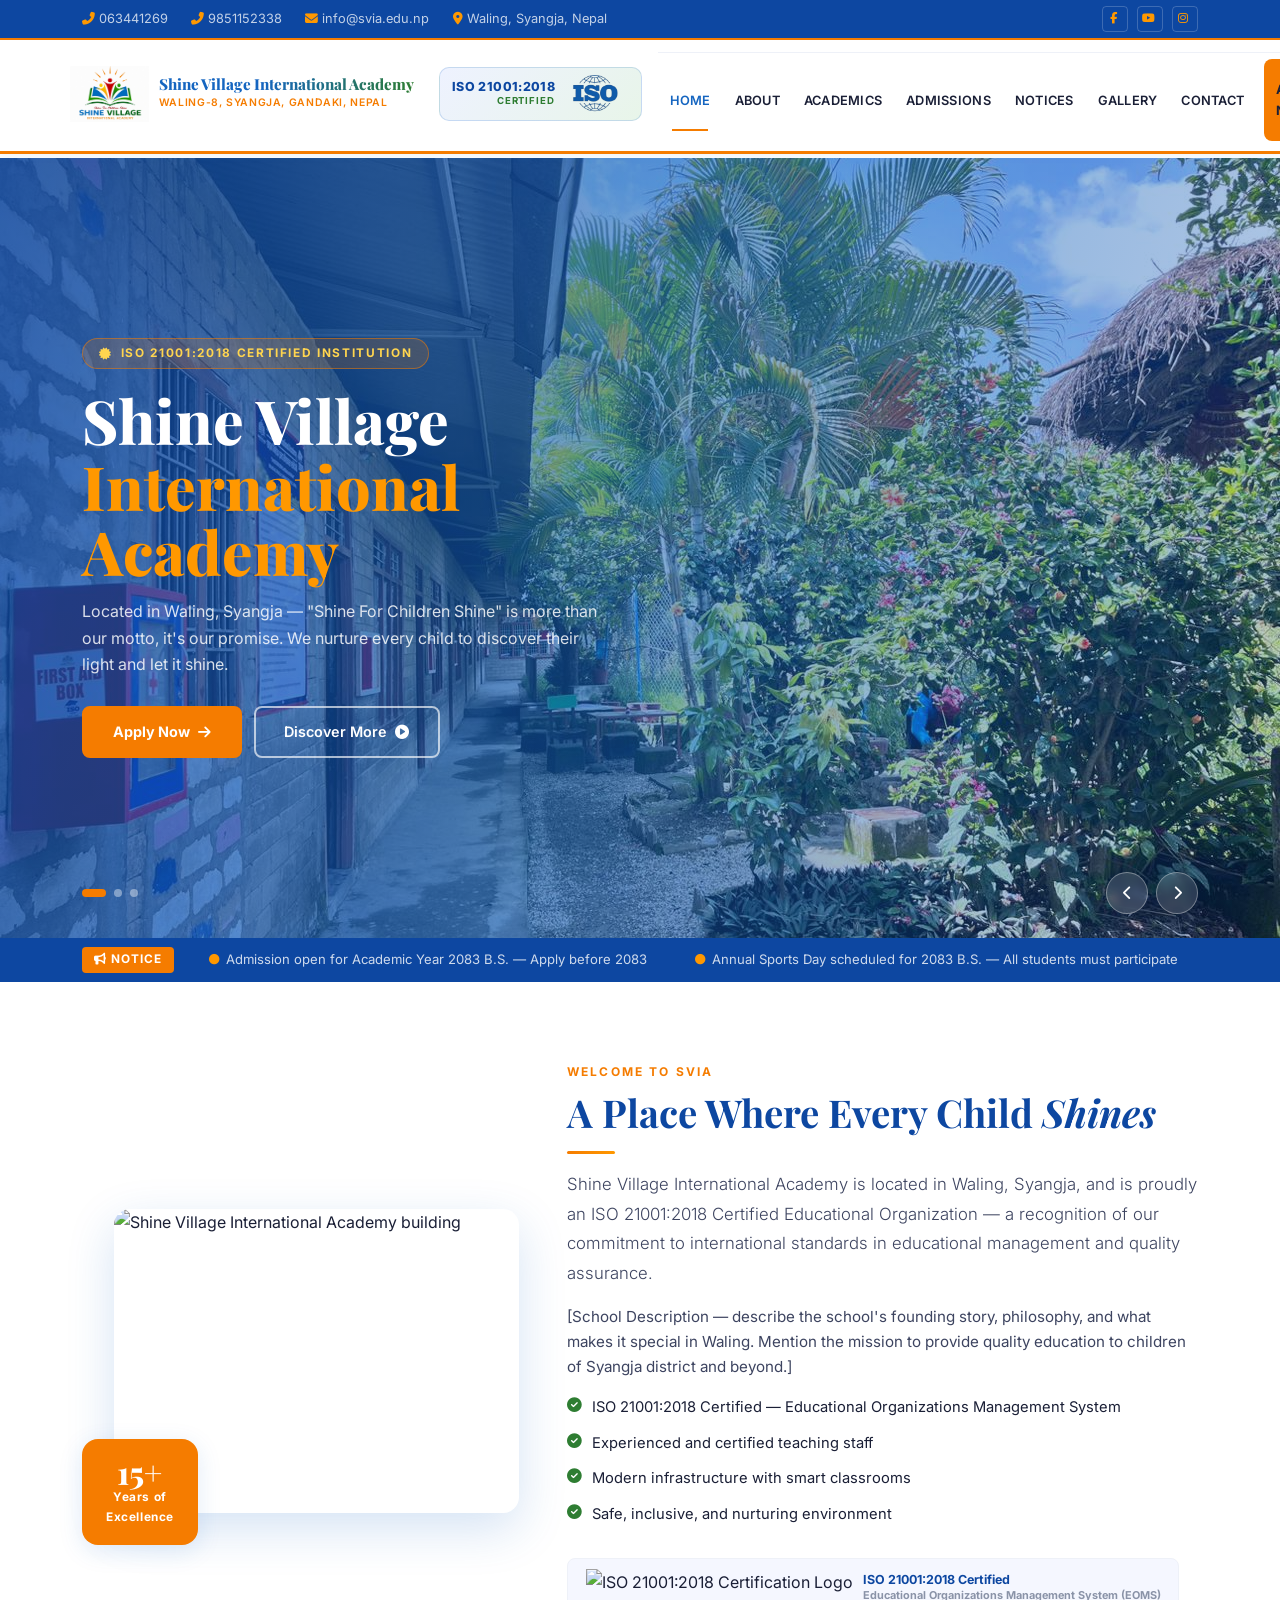
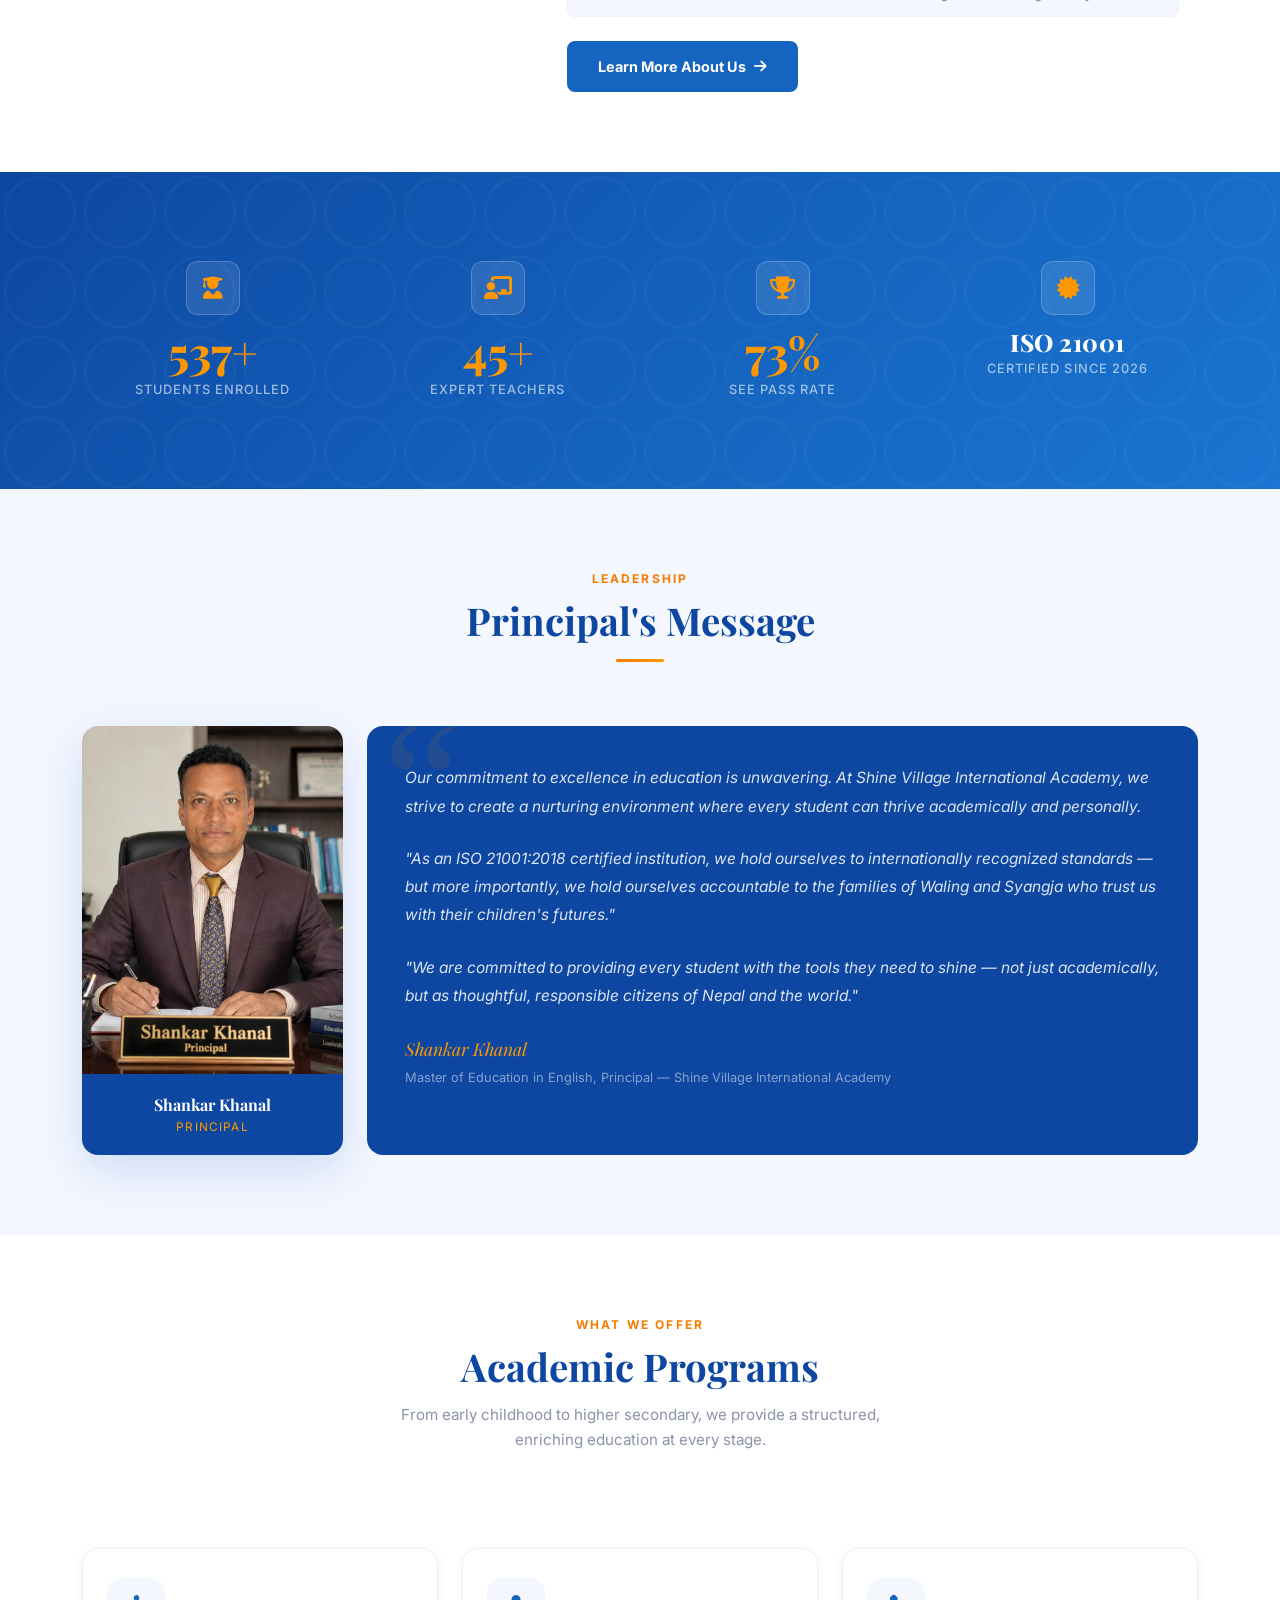
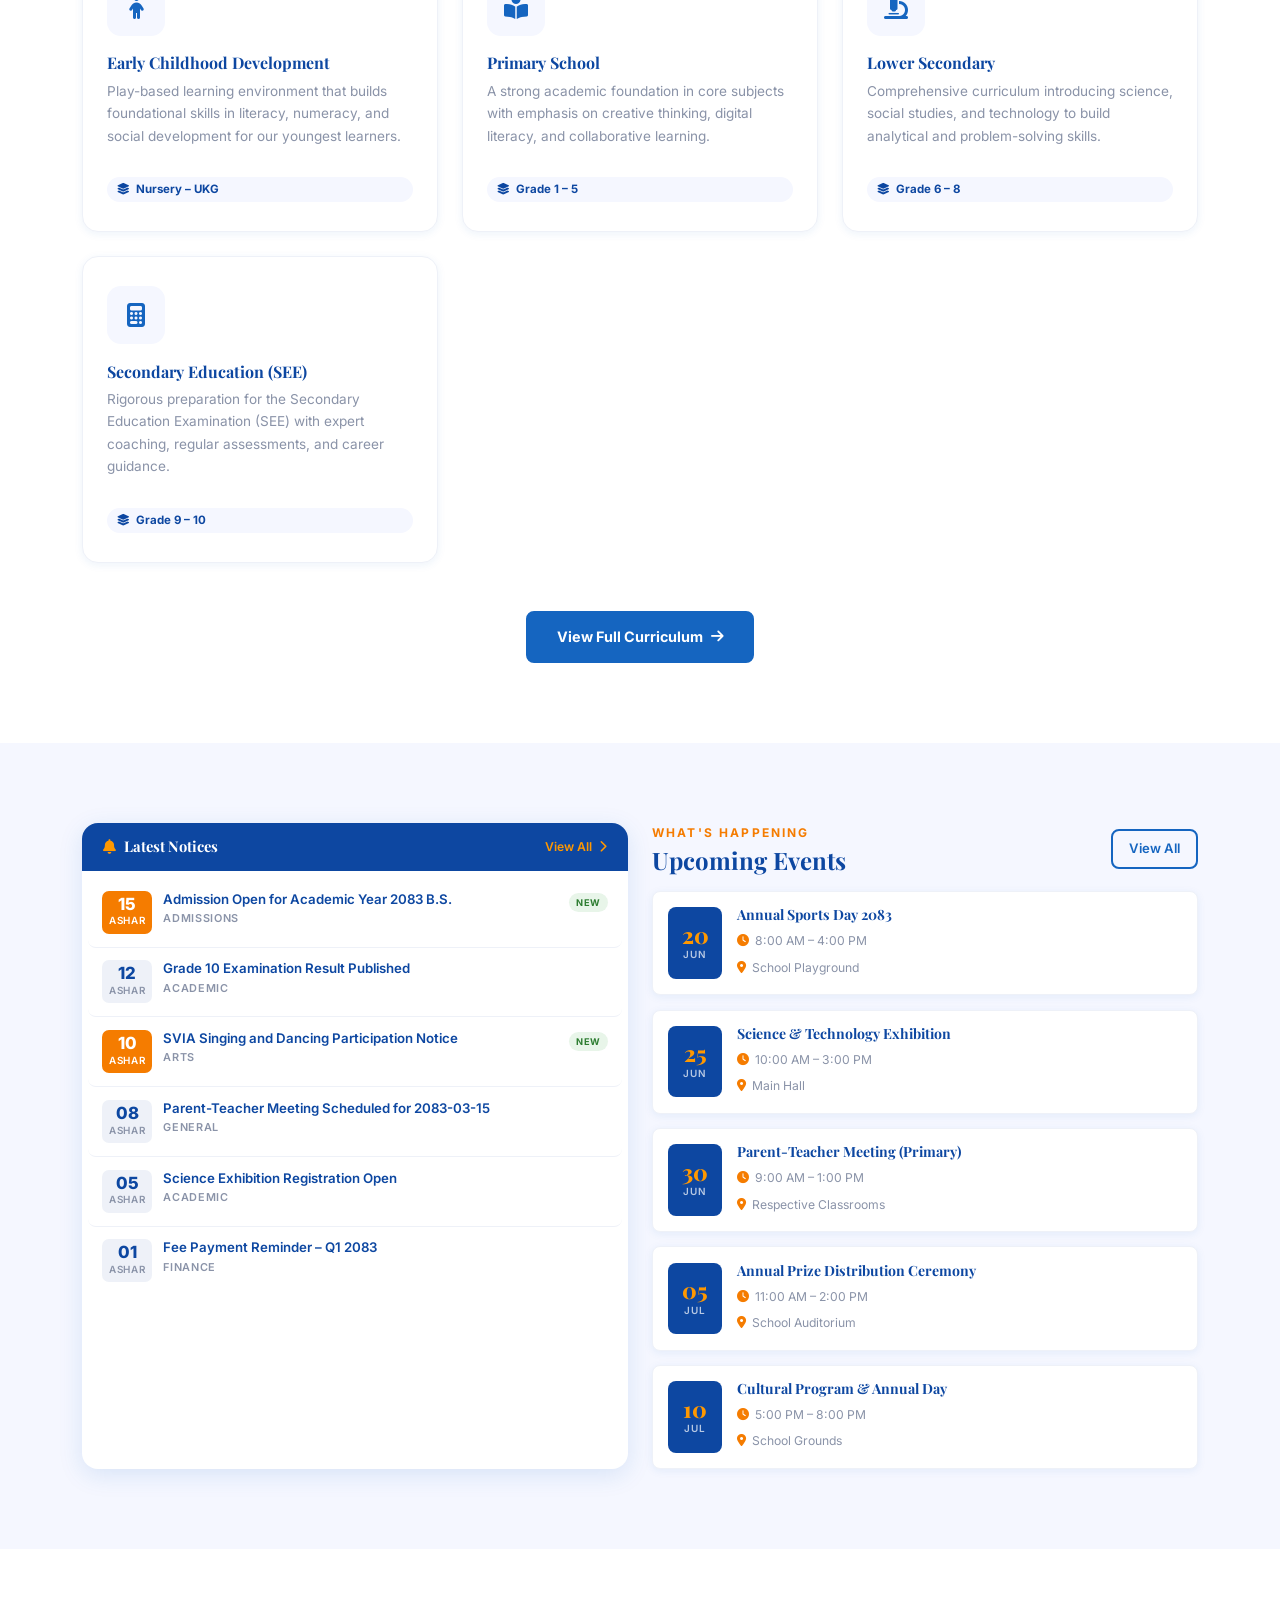
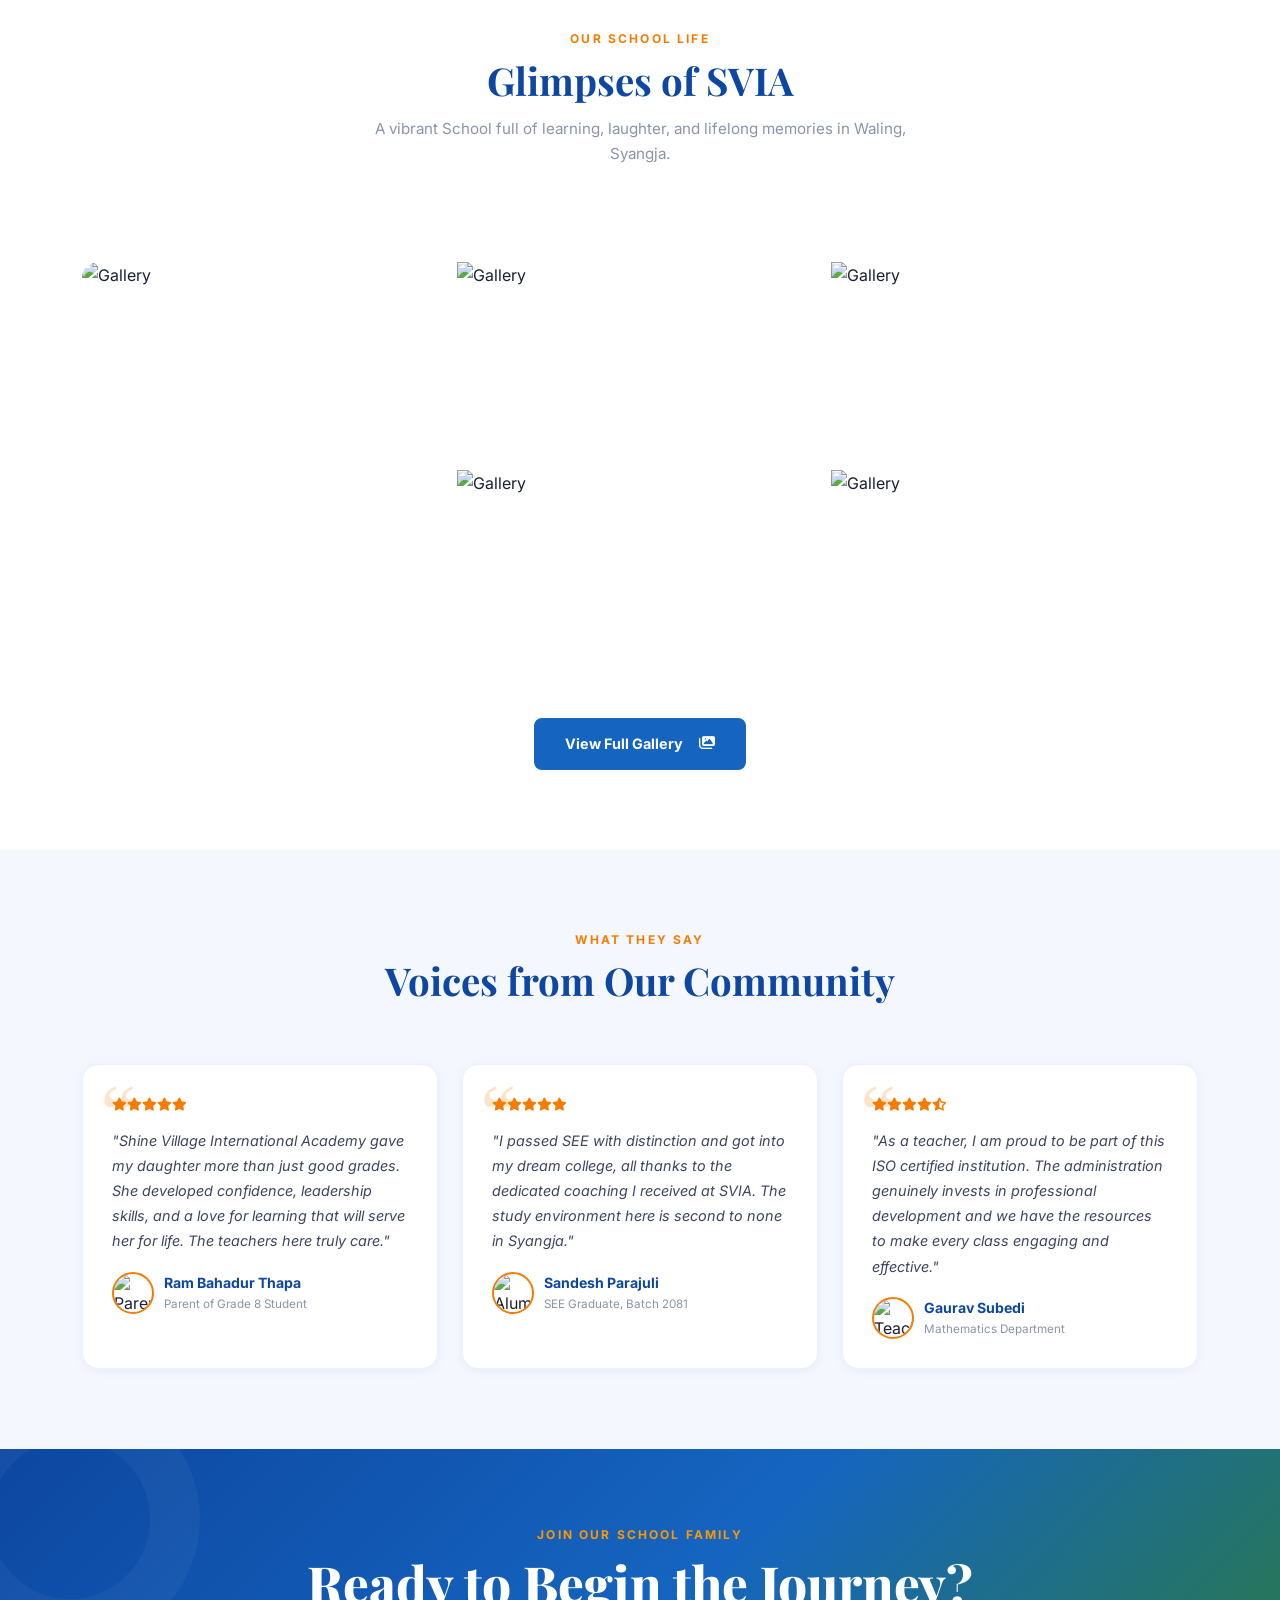
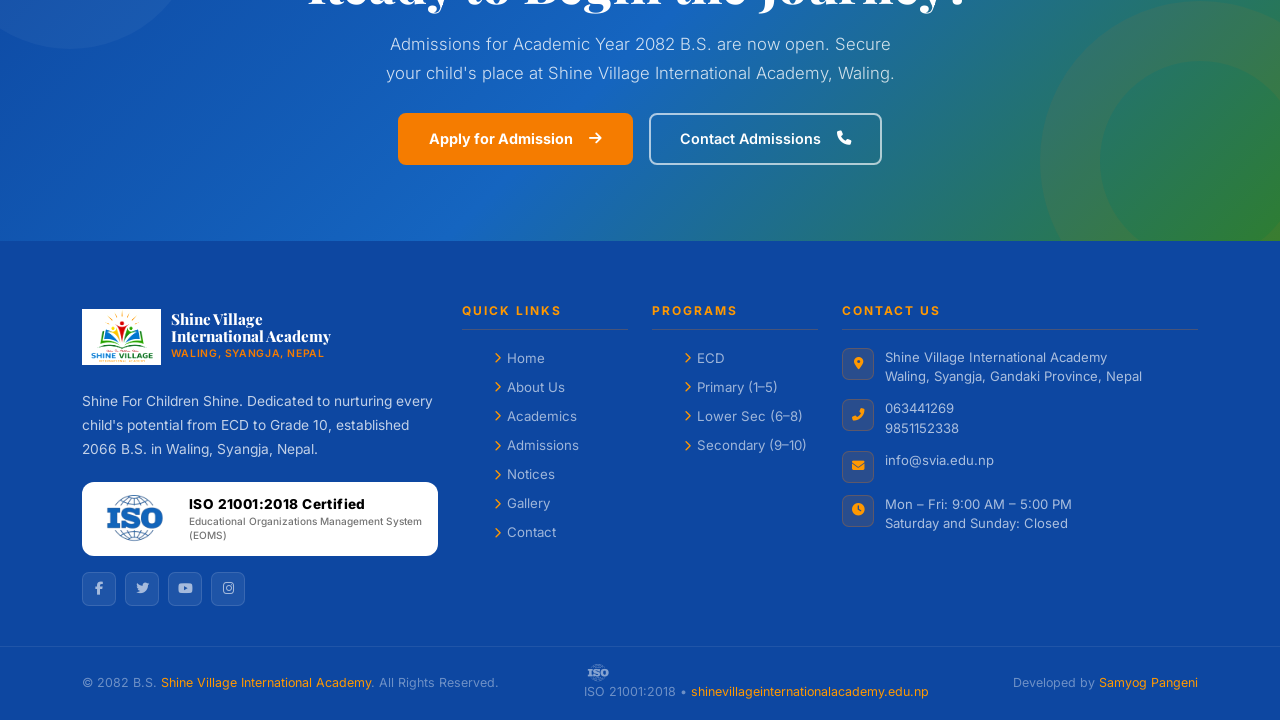
==== commit 9d22659d: "dd" ====
--- a/index.html
+++ b/index.html
@@ -152,7 +152,7 @@
         <div class="welcome-img-wrap">
           <img src="https://picsum.photos/600/450?random=40" alt="Shine Village International Academy building" class="welcome-img-main" />
           <div class="welcome-img-badge">
-            <div class="badge-num">10+</div>
+            <div class="badge-num">15+</div>
             <div class="badge-text">Years of<br>Excellence</div>
           </div>
         </div>
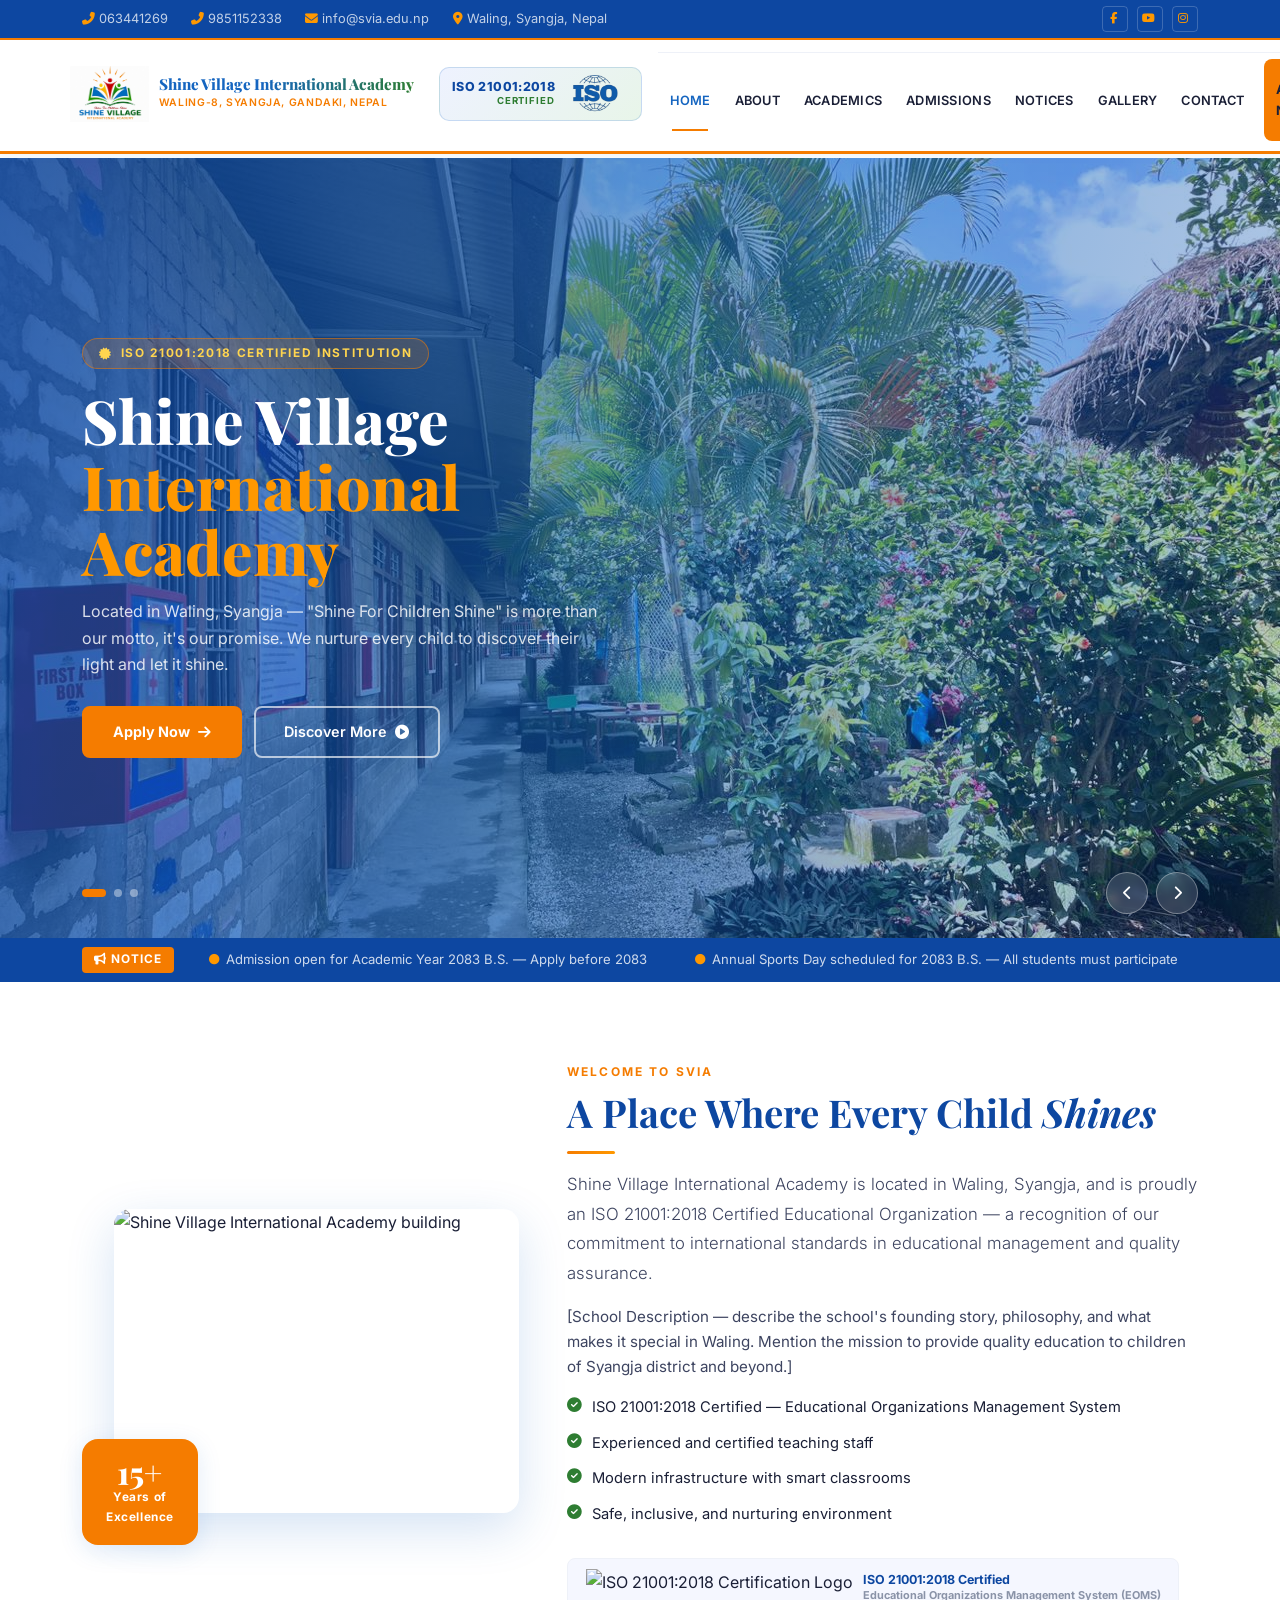
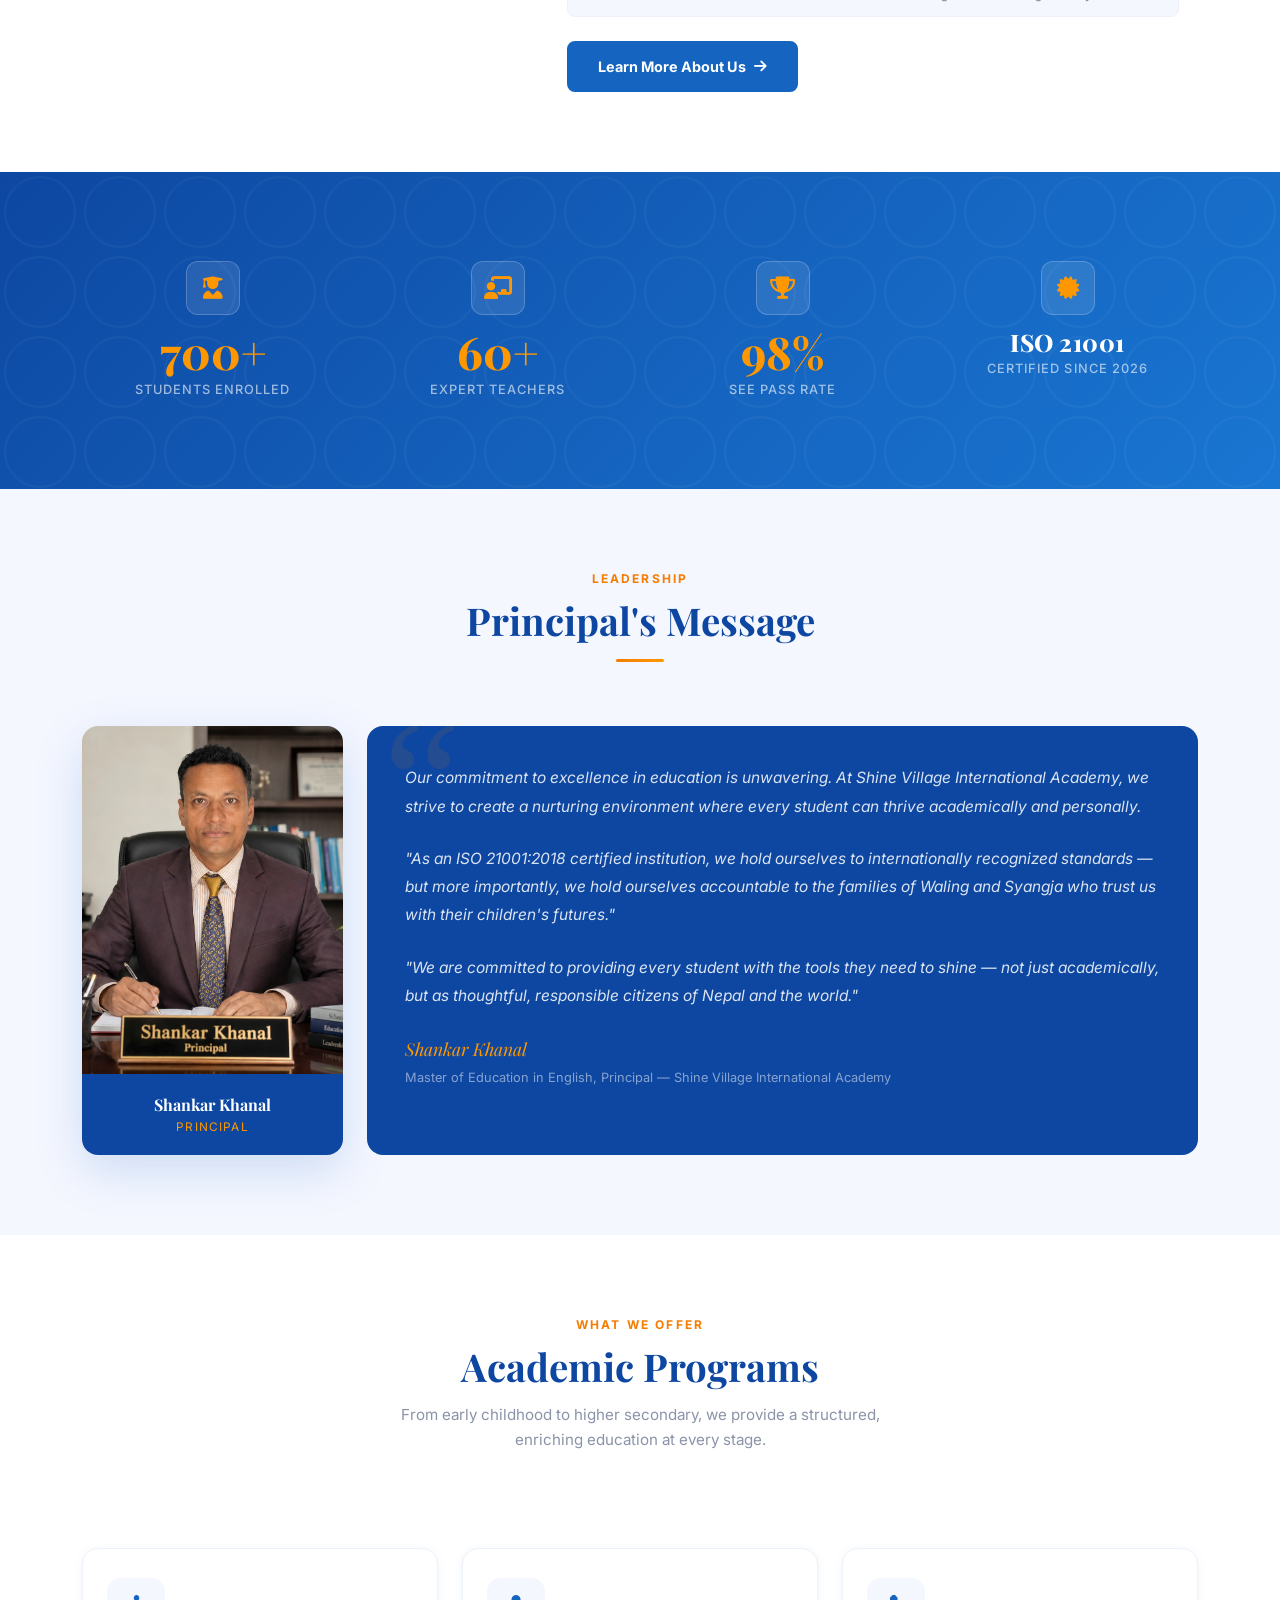
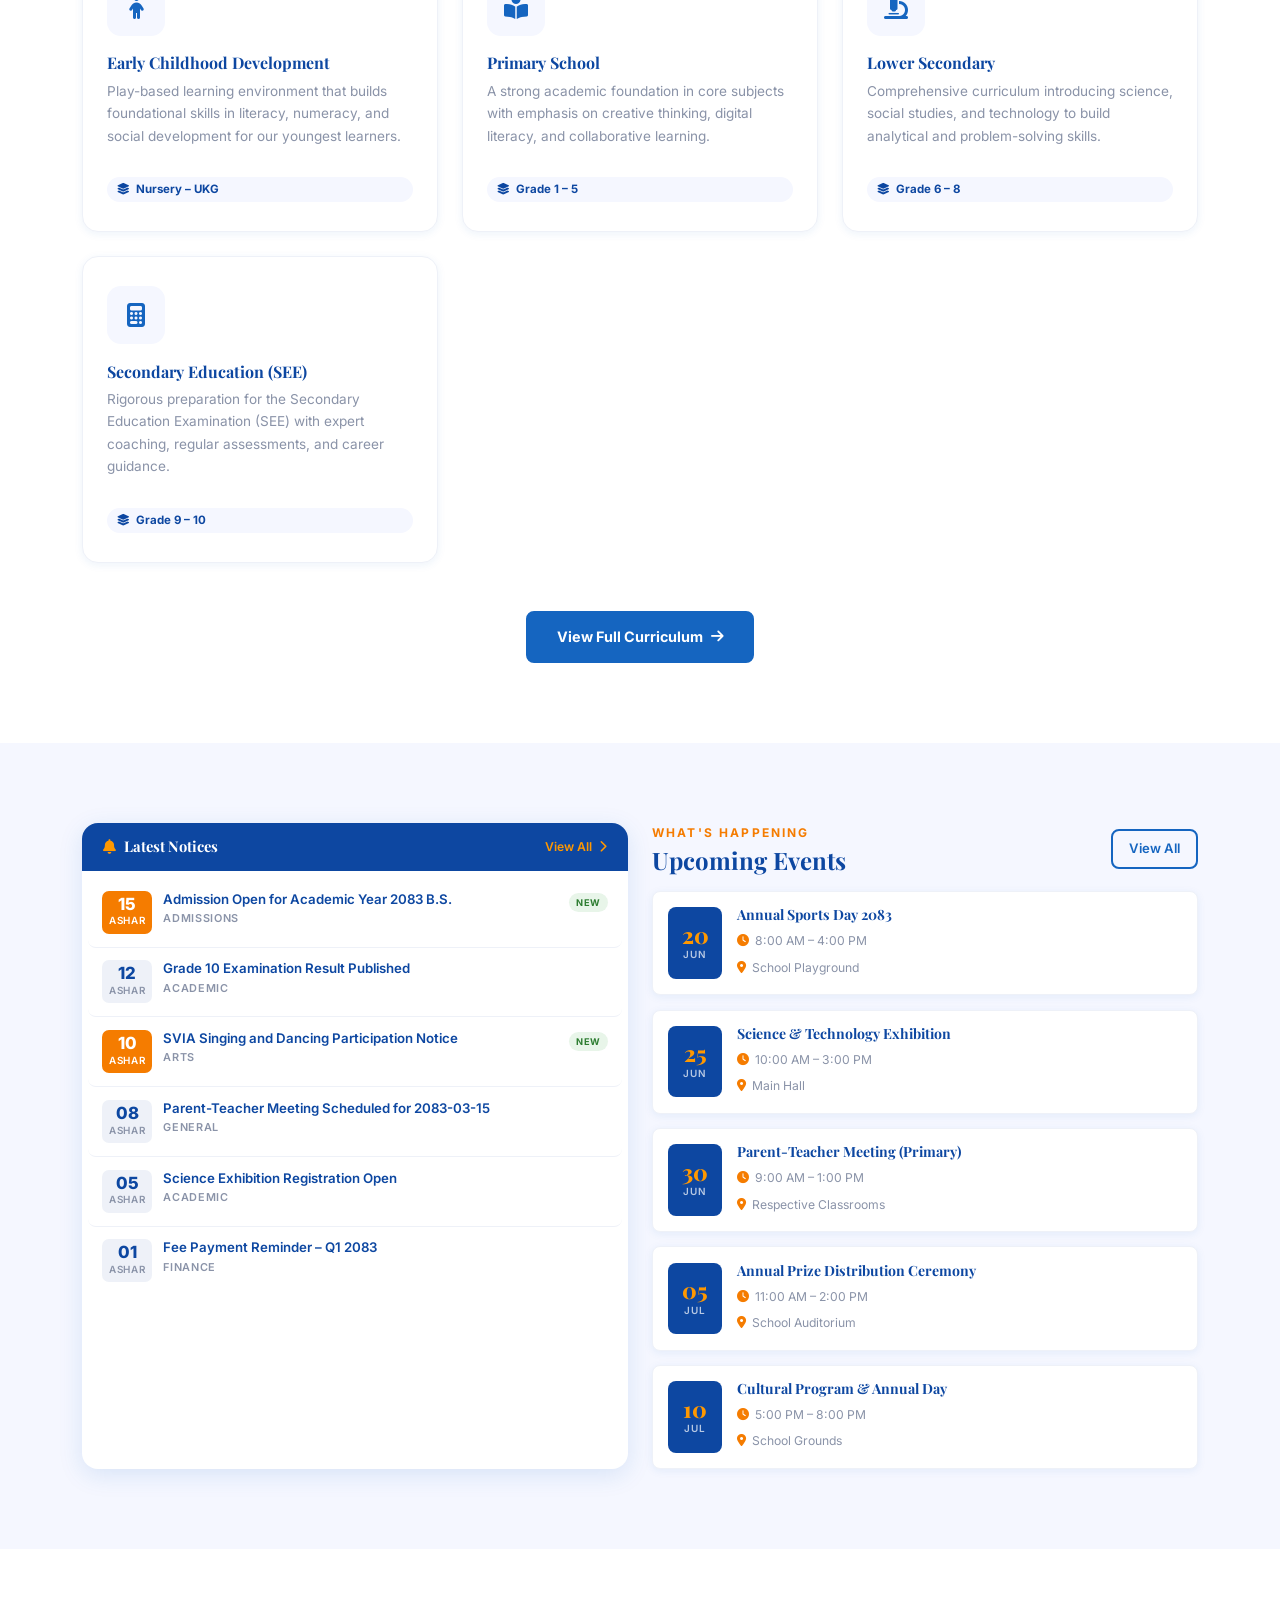
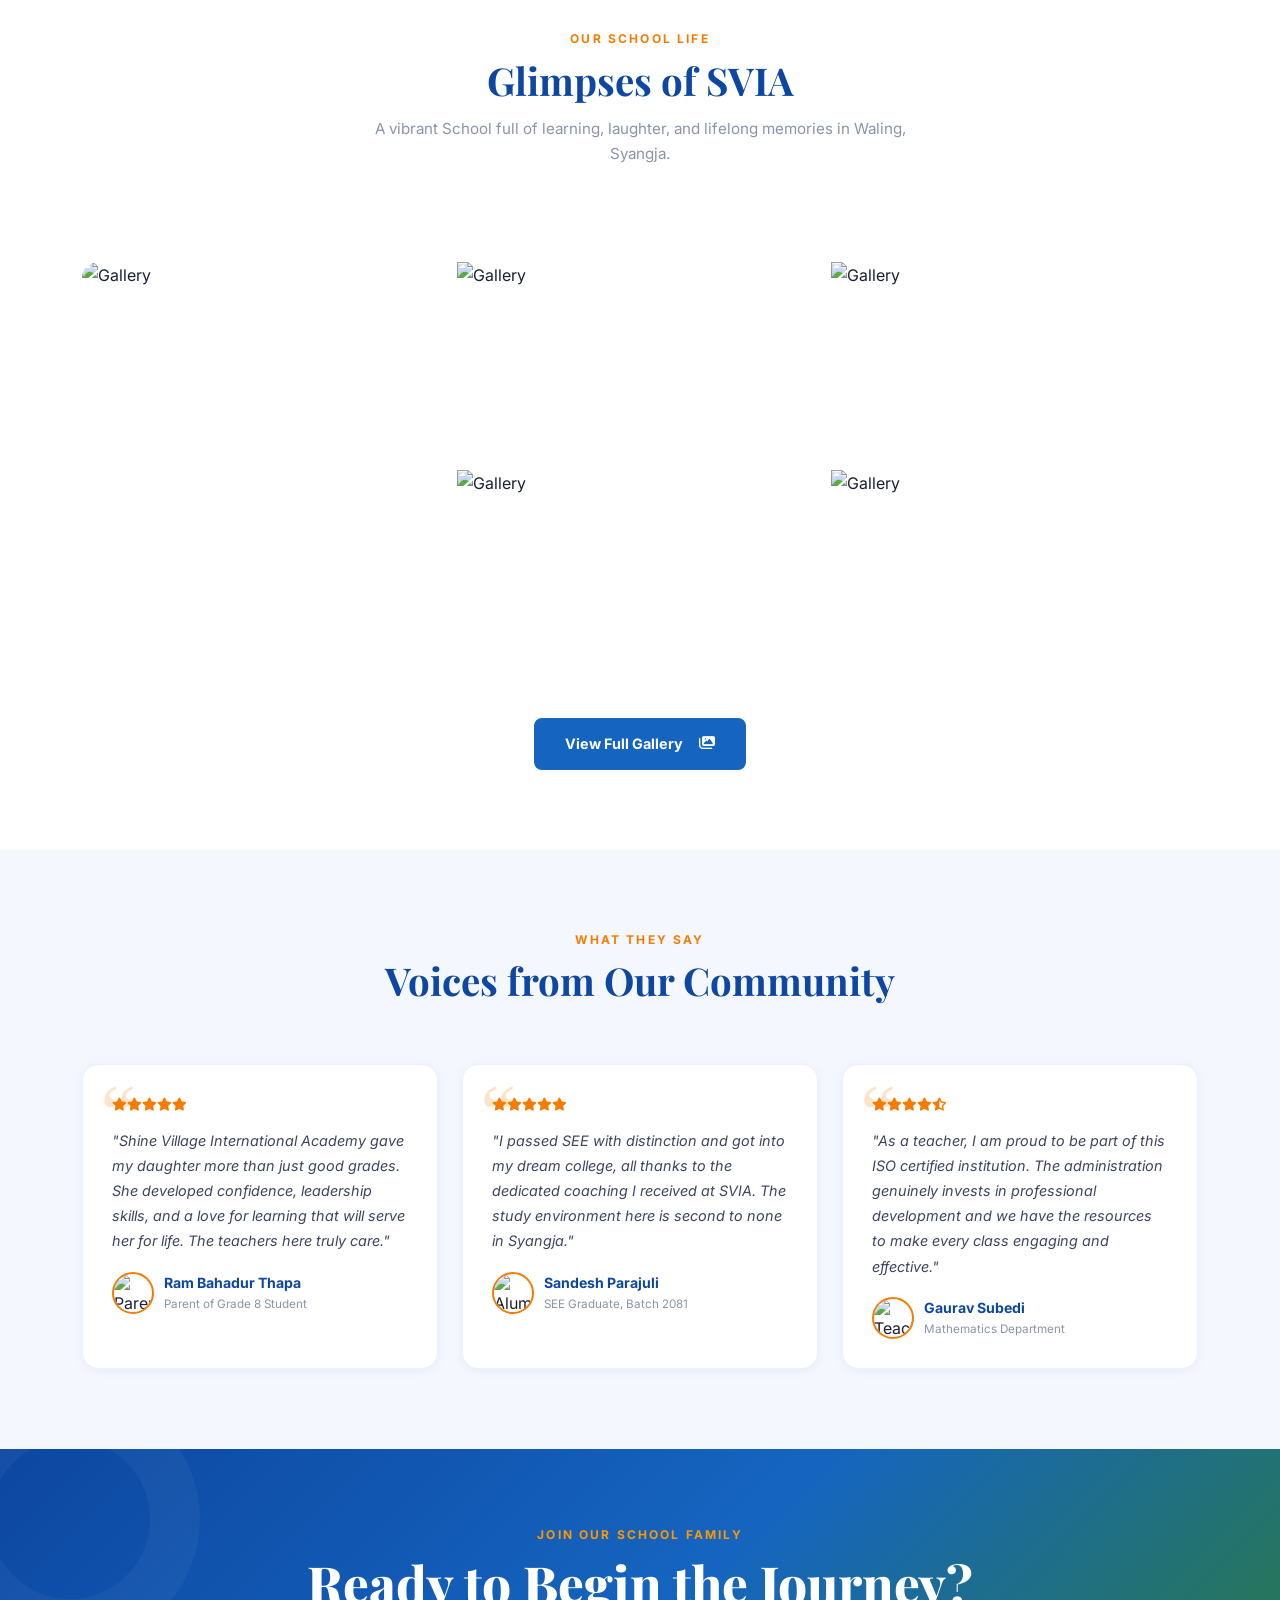
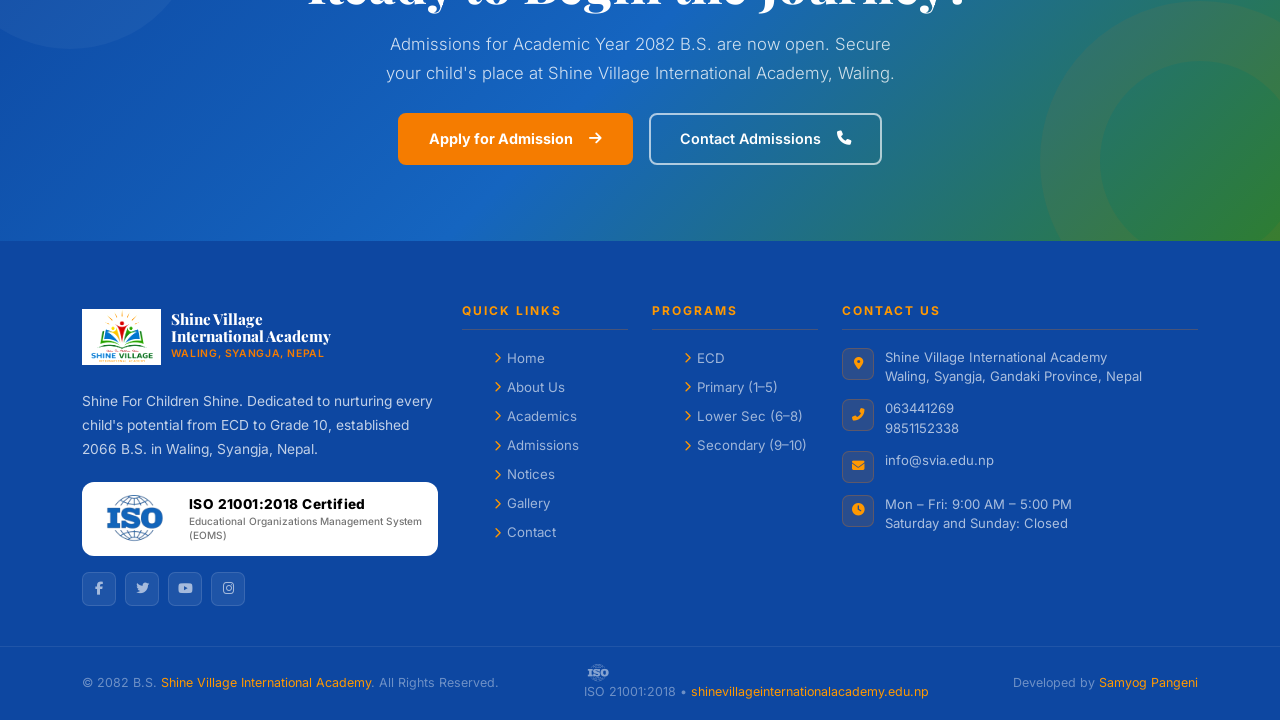
==== commit 63c3ec27: "chmling" ====
--- a/index.html
+++ b/index.html
@@ -66,7 +66,7 @@
             <p class="hero-desc">Located in Waling, Syangja — "Shine For Children Shine" is more than our motto, it's our promise. We nurture every child to discover their light and let it shine.</p>
             <div class="hero-btn-group">
               <a href="admissions.html" class="btn-orange">Apply Now <i class="fas fa-arrow-right"></i></a>
-              <a href="about.html" class="btn-outline-white">Discover More <i class="fas fa-play-circle"></i></a>
+              <a href="/about" class="btn-outline-white">Discover More <i class="fas fa-play-circle"></i></a>
             </div>
           </div>
         </div>
@@ -84,7 +84,7 @@
             <h1 class="hero-title">Excellence in <span>Every Classroom</span></h1>
             <p class="hero-desc">Our experienced faculty and ISO-certified management systems ensure consistent quality in teaching, safety, and student welfare from ECD to Grade 12.</p>
             <div class="hero-btn-group">
-              <a href="academics.html" class="btn-orange">Our Programs <i class="fas fa-book-open"></i></a>
+              <a href="/academics" class="btn-orange">Our Programs <i class="fas fa-book-open"></i></a>
               <a href="faculty.html" class="btn-outline-white">Meet Faculty <i class="fas fa-users"></i></a>
             </div>
           </div>
@@ -103,7 +103,7 @@
             <h1 class="hero-title">Beyond Books, <span>Beyond Boundaries</span></h1>
             <p class="hero-desc">Sports, arts, technology, and community service — we develop the whole child for a rapidly changing world, right here in Syangja.</p>
             <div class="hero-btn-group">
-              <a href="gallery.html" class="btn-orange">View Gallery <i class="fas fa-images"></i></a>
+              <a href="/gallery" class="btn-orange">View Gallery <i class="fas fa-images"></i></a>
               <a href="events.html" class="btn-outline-white">Upcoming Events <i class="fas fa-calendar"></i></a>
             </div>
           </div>
@@ -174,7 +174,7 @@
           <span>ISO 21001:2018 Certified<small>Educational Organizations Management System (EOMS)</small></span>
         </div>
         <div class="mt-4">
-          <a href="about.html" class="btn-blue">Learn More About Us <i class="fas fa-arrow-right"></i></a>
+          <a href="/about" class="btn-blue">Learn More About Us <i class="fas fa-arrow-right"></i></a>
         </div>
       </div>
     </div>
@@ -288,7 +288,7 @@
       </div>
     </div>
     <div class="text-center mt-5 reveal">
-      <a href="academics.html" class="btn-blue">View Full Curriculum <i class="fas fa-arrow-right"></i></a>
+      <a href="/academics" class="btn-blue">View Full Curriculum <i class="fas fa-arrow-right"></i></a>
     </div>
   </div>
 </section>
@@ -302,7 +302,7 @@
         <div class="notice-board">
           <div class="notice-header">
             <h5><i class="fas fa-bell me-2" style="color:var(--orange-light)"></i>Latest Notices</h5>
-            <a href="notices.html">View All <i class="fas fa-chevron-right ms-1"></i></a>
+            <a href="/notices">View All <i class="fas fa-chevron-right ms-1"></i></a>
           </div>
           <div class="notice-list">
             <div class="notice-item notice-item-new">
@@ -439,7 +439,7 @@
       </div>
     </div>
     <div class="text-center mt-5 reveal">
-      <a href="gallery.html" class="btn-blue">View Full Gallery <i class="fas fa-images ms-2"></i></a>
+      <a href="/gallery" class="btn-blue">View Full Gallery <i class="fas fa-images ms-2"></i></a>
     </div>
   </div>
 </section>
@@ -505,7 +505,7 @@
     <p class="lead mb-4" style="color:rgba(255,255,255,0.8);max-width:520px;margin:0 auto 2rem;">Admissions for Academic Year 2082 B.S. are now open. Secure your child's place at Shine Village International Academy, Waling.</p>
     <div class="d-flex gap-3 justify-content-center flex-wrap">
       <a href="admissions.html" class="btn-orange">Apply for Admission <i class="fas fa-arrow-right ms-2"></i></a>
-      <a href="contact.html" class="btn-outline-white">Contact Admissions <i class="fas fa-phone ms-2"></i></a>
+      <a href="/contact" class="btn-outline-white">Contact Admissions <i class="fas fa-phone ms-2"></i></a>
     </div>
   </div>
 </section>
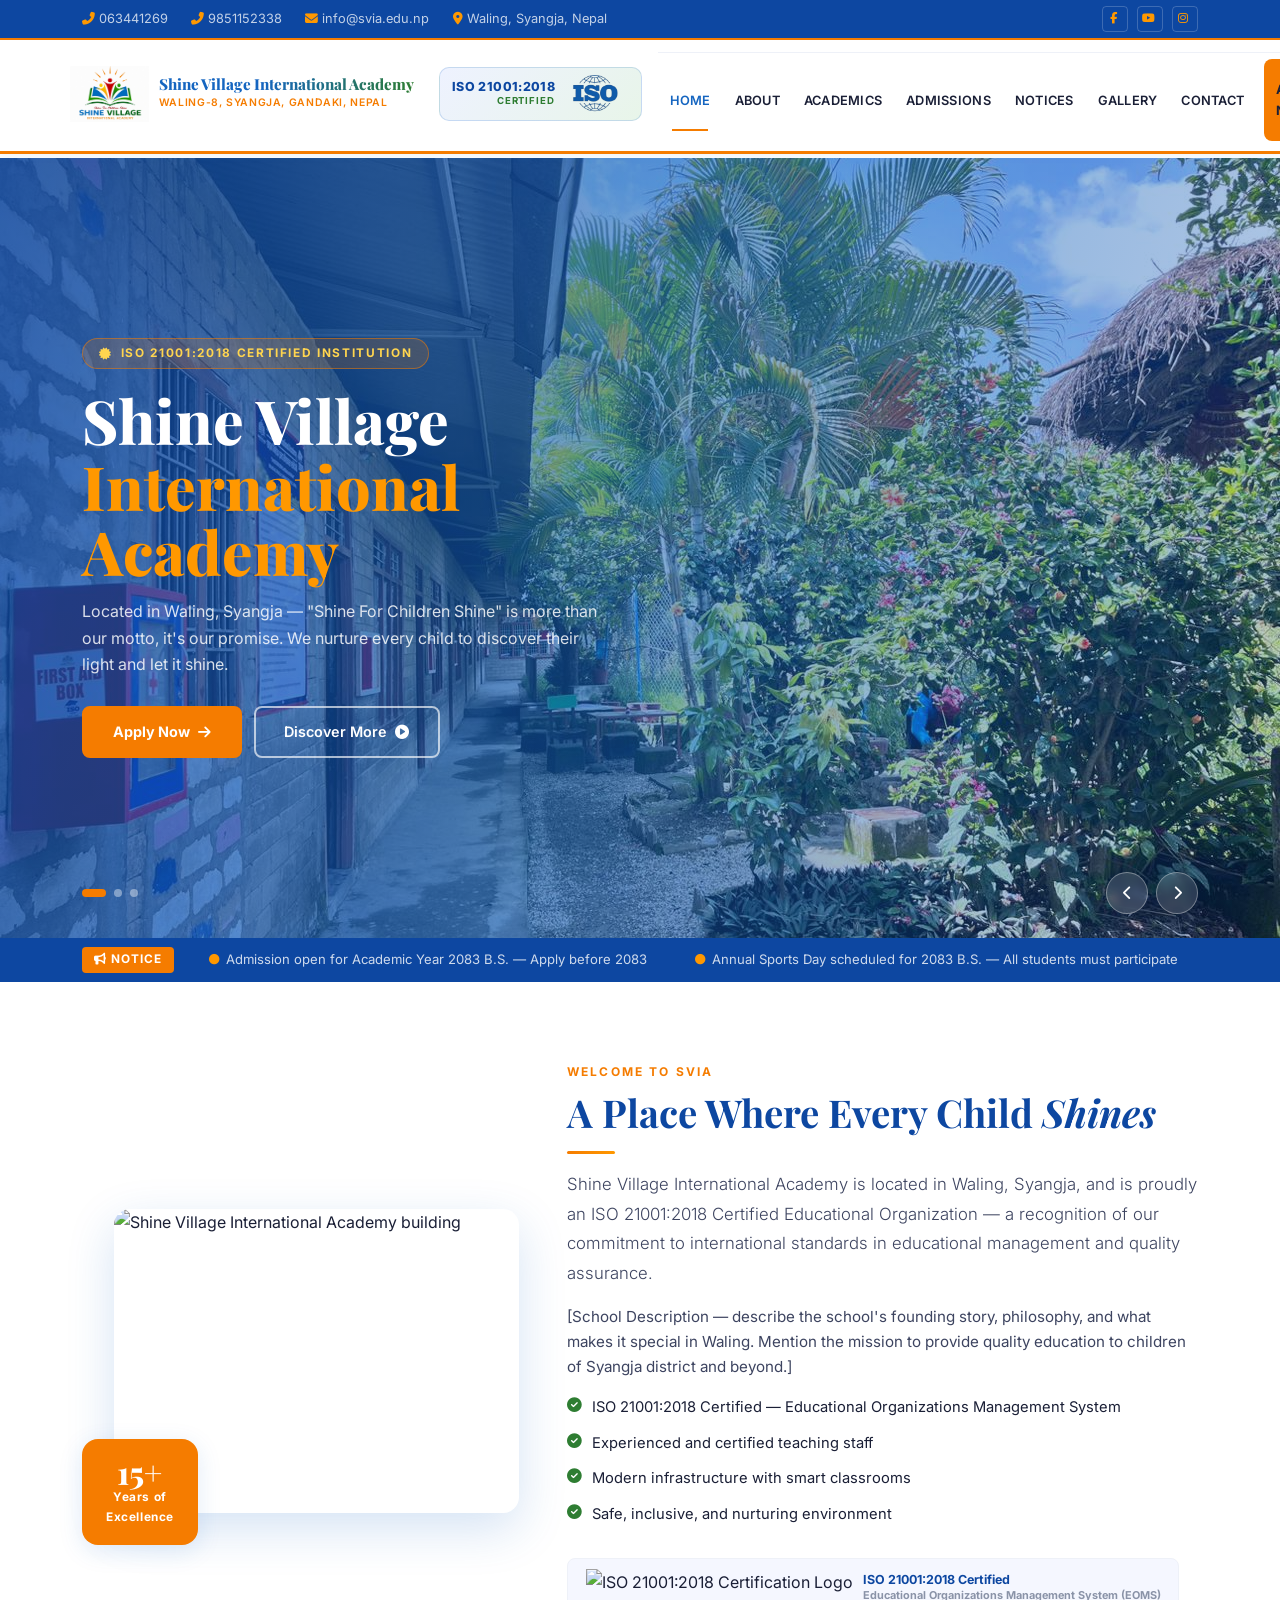
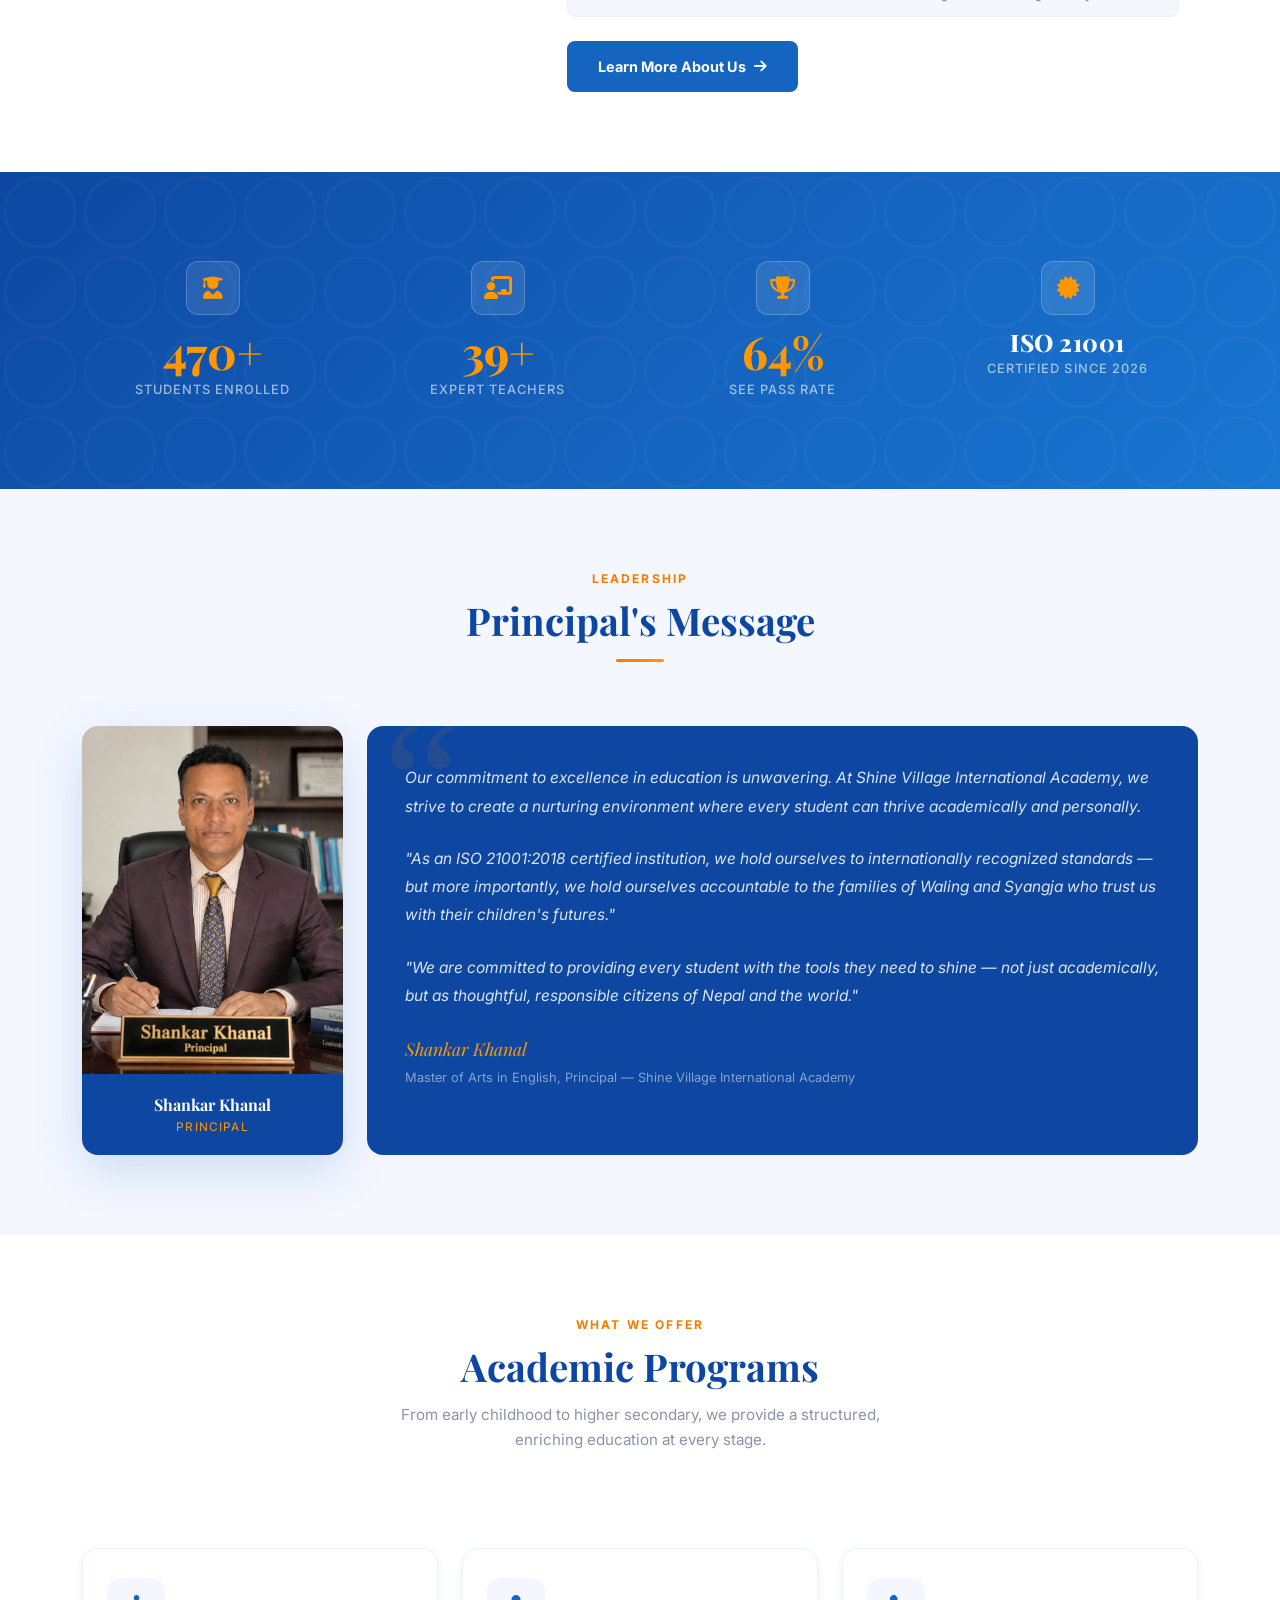
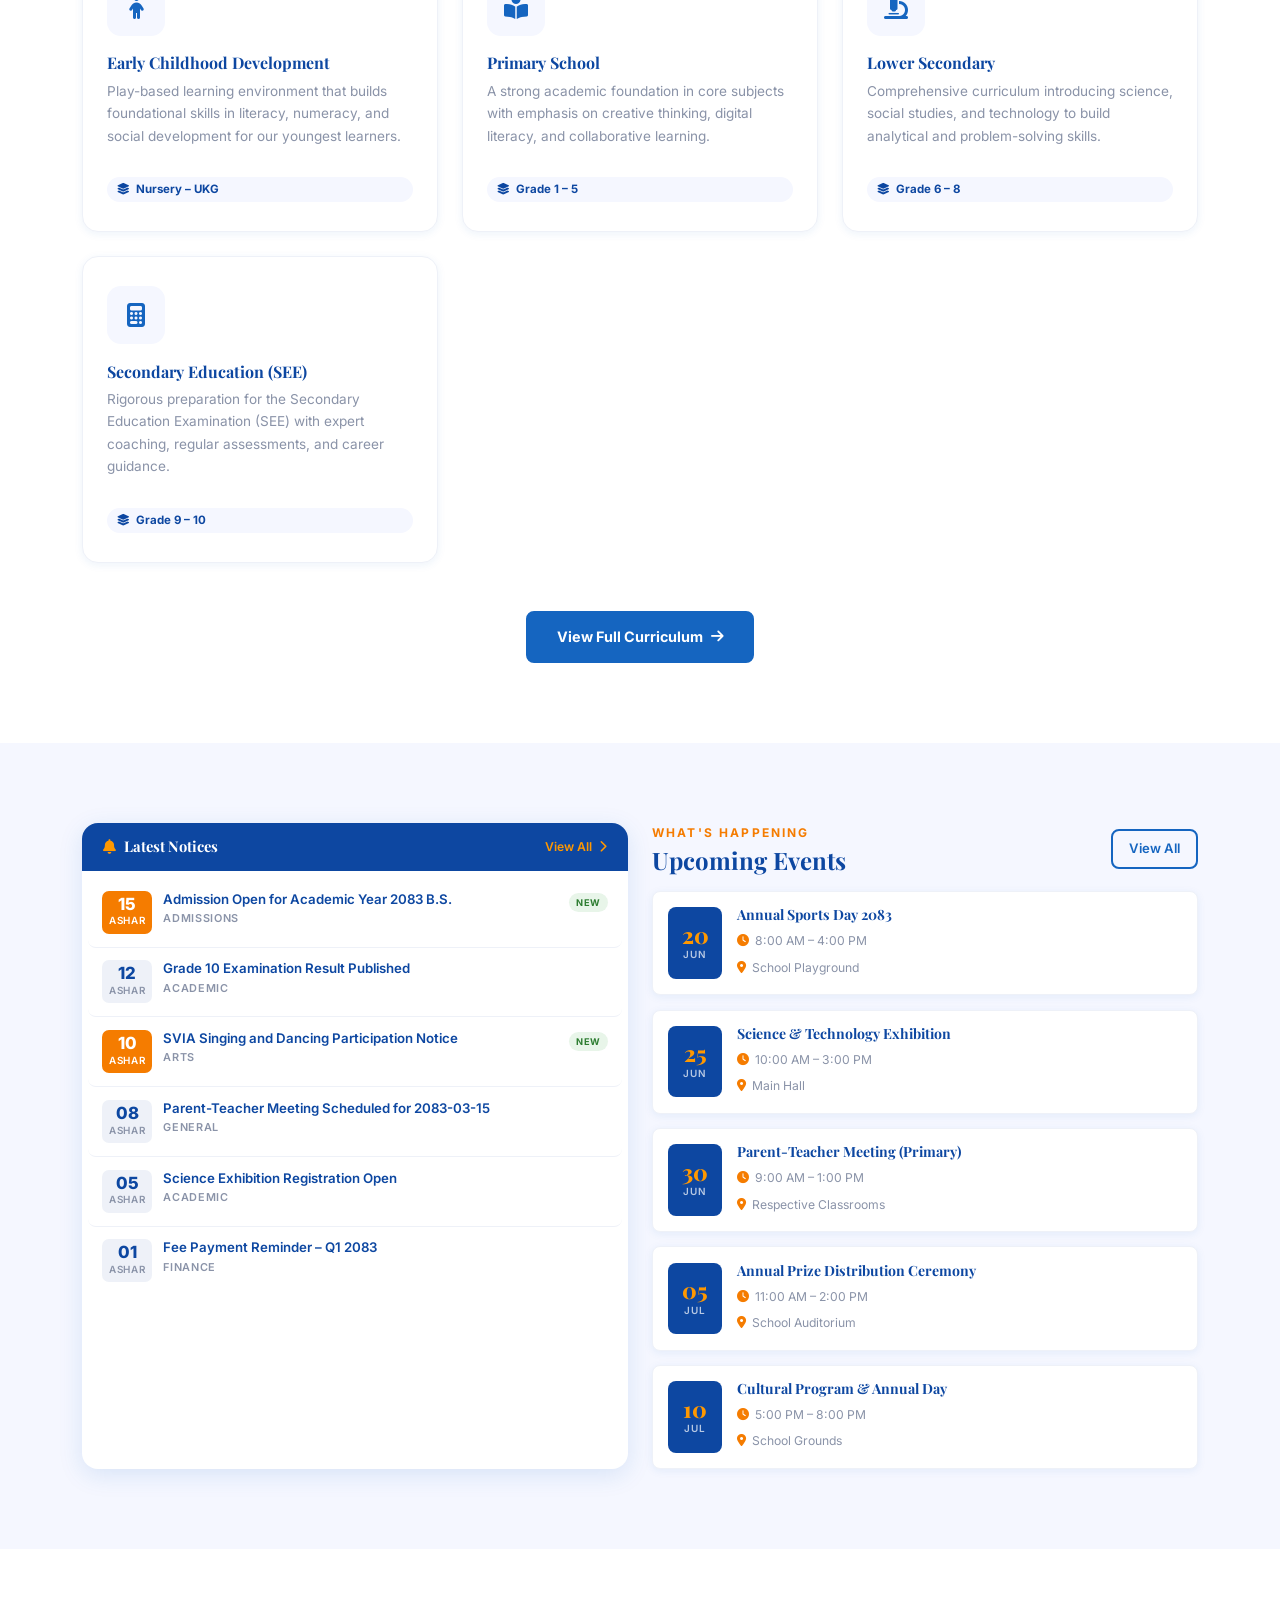
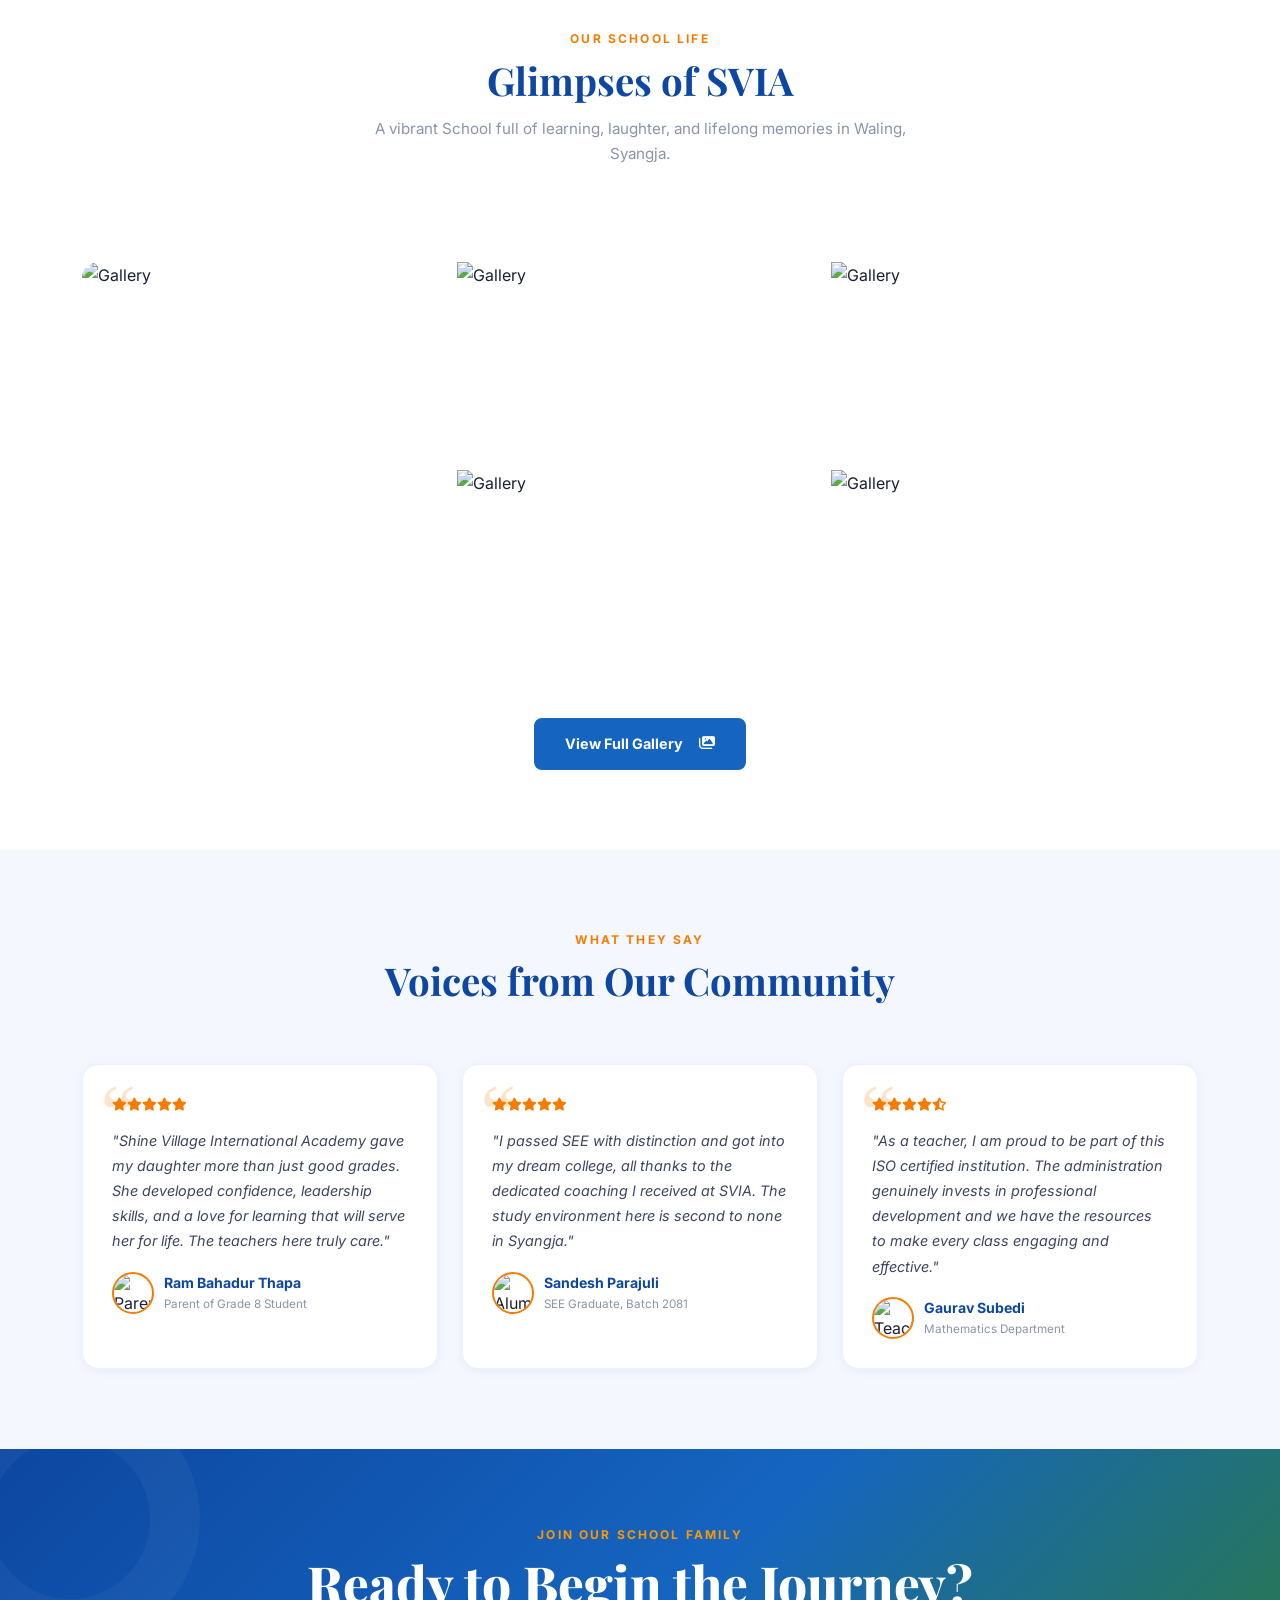
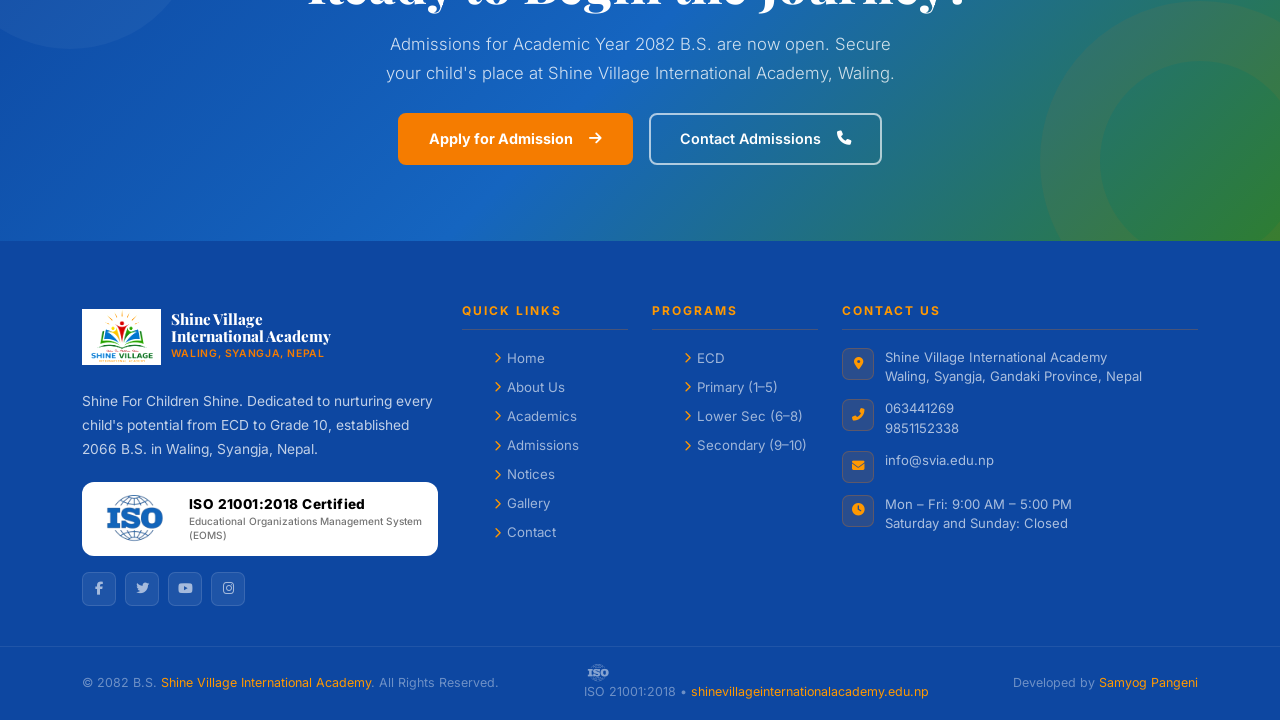
==== commit 4f457e72: "swet" ====
--- a/index.html
+++ b/index.html
@@ -235,7 +235,7 @@
           <p class="mb-4">"As an ISO 21001:2018 certified institution, we hold ourselves to internationally recognized standards — but more importantly, we hold ourselves accountable to the families of Waling and Syangja who trust us with their children's futures."</p>
           <p class="mb-4">"We are committed to providing every student with the tools they need to shine — not just academically, but as thoughtful, responsible citizens of Nepal and the world."</p>
           <div class="principal-signature">Shankar Khanal</div>
-          <small style="color:rgba(255,255,255,0.5);font-size:0.8rem;">Master of Education in English, Principal — Shine Village International Academy</small>
+          <small style="color:rgba(255,255,255,0.5);font-size:0.8rem;">Master of Arts in English, Principal — Shine Village International Academy</small>
         </div>
       </div>
     </div>
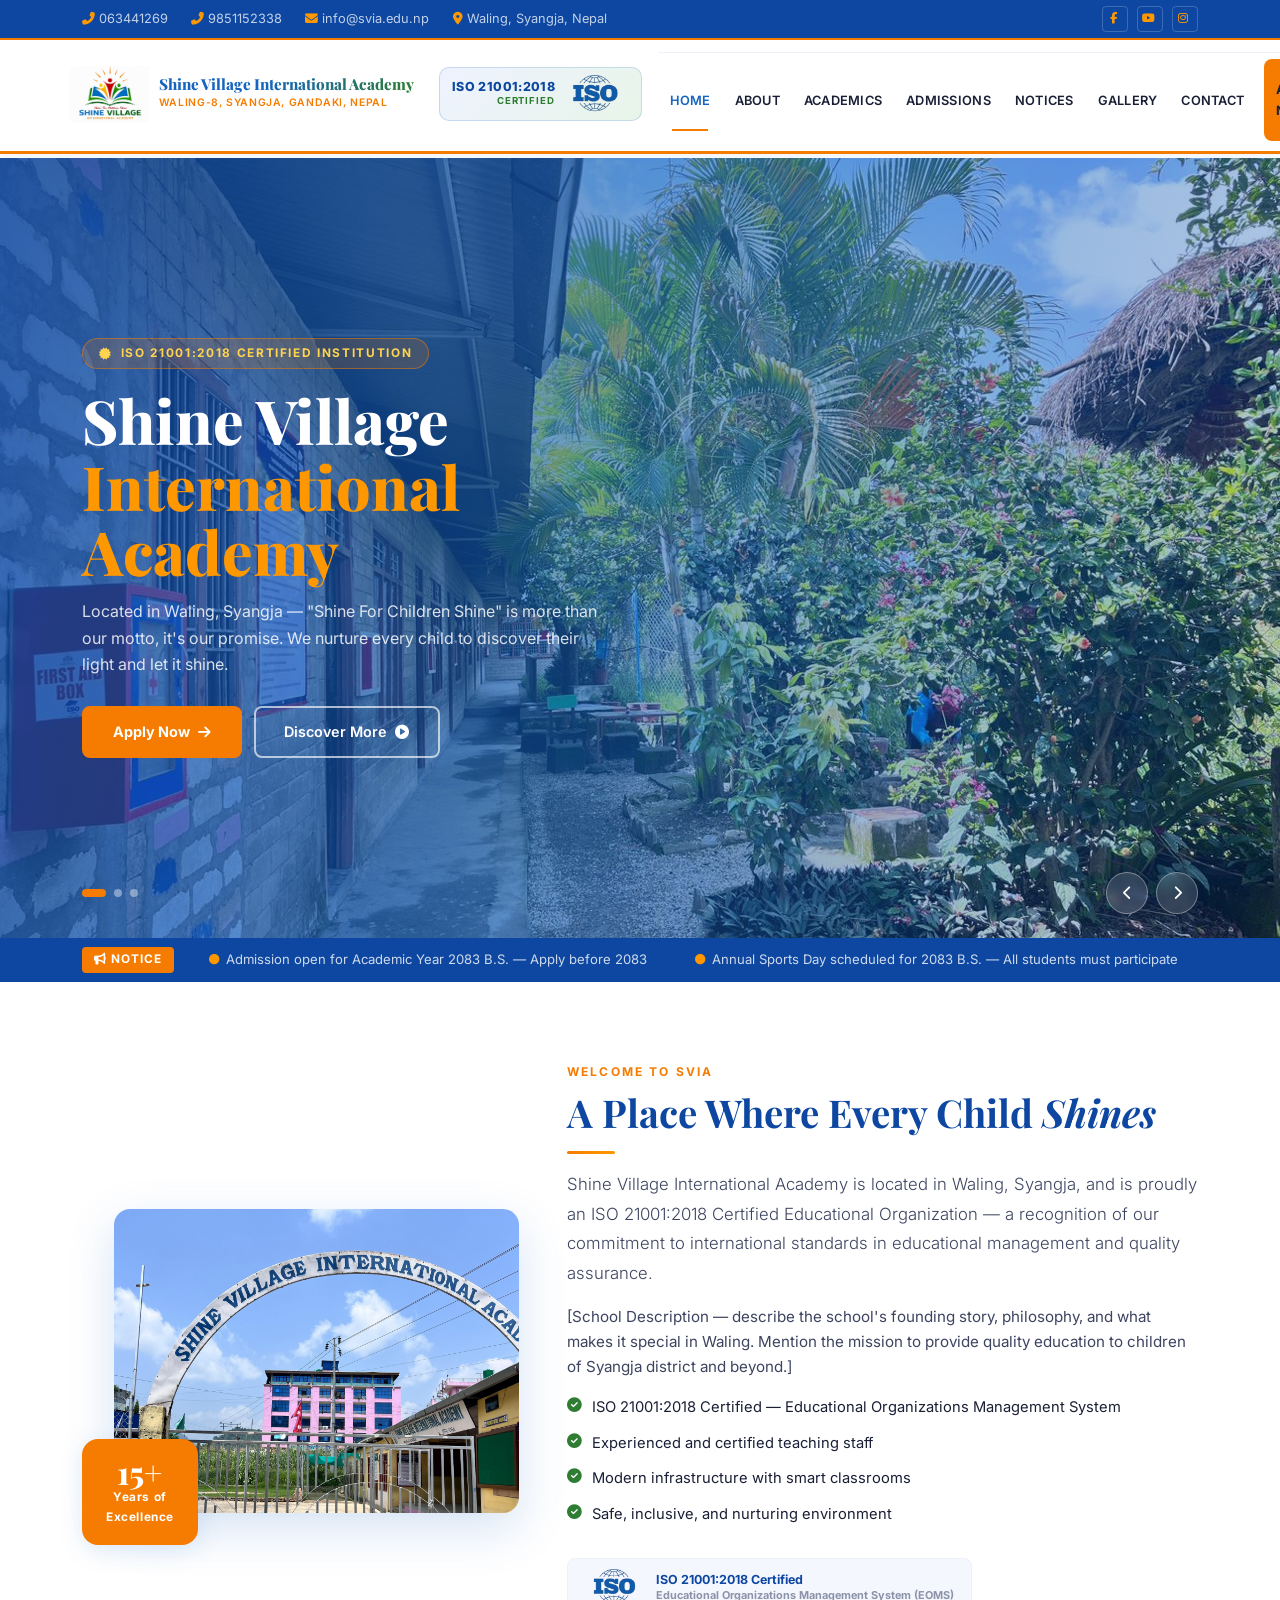
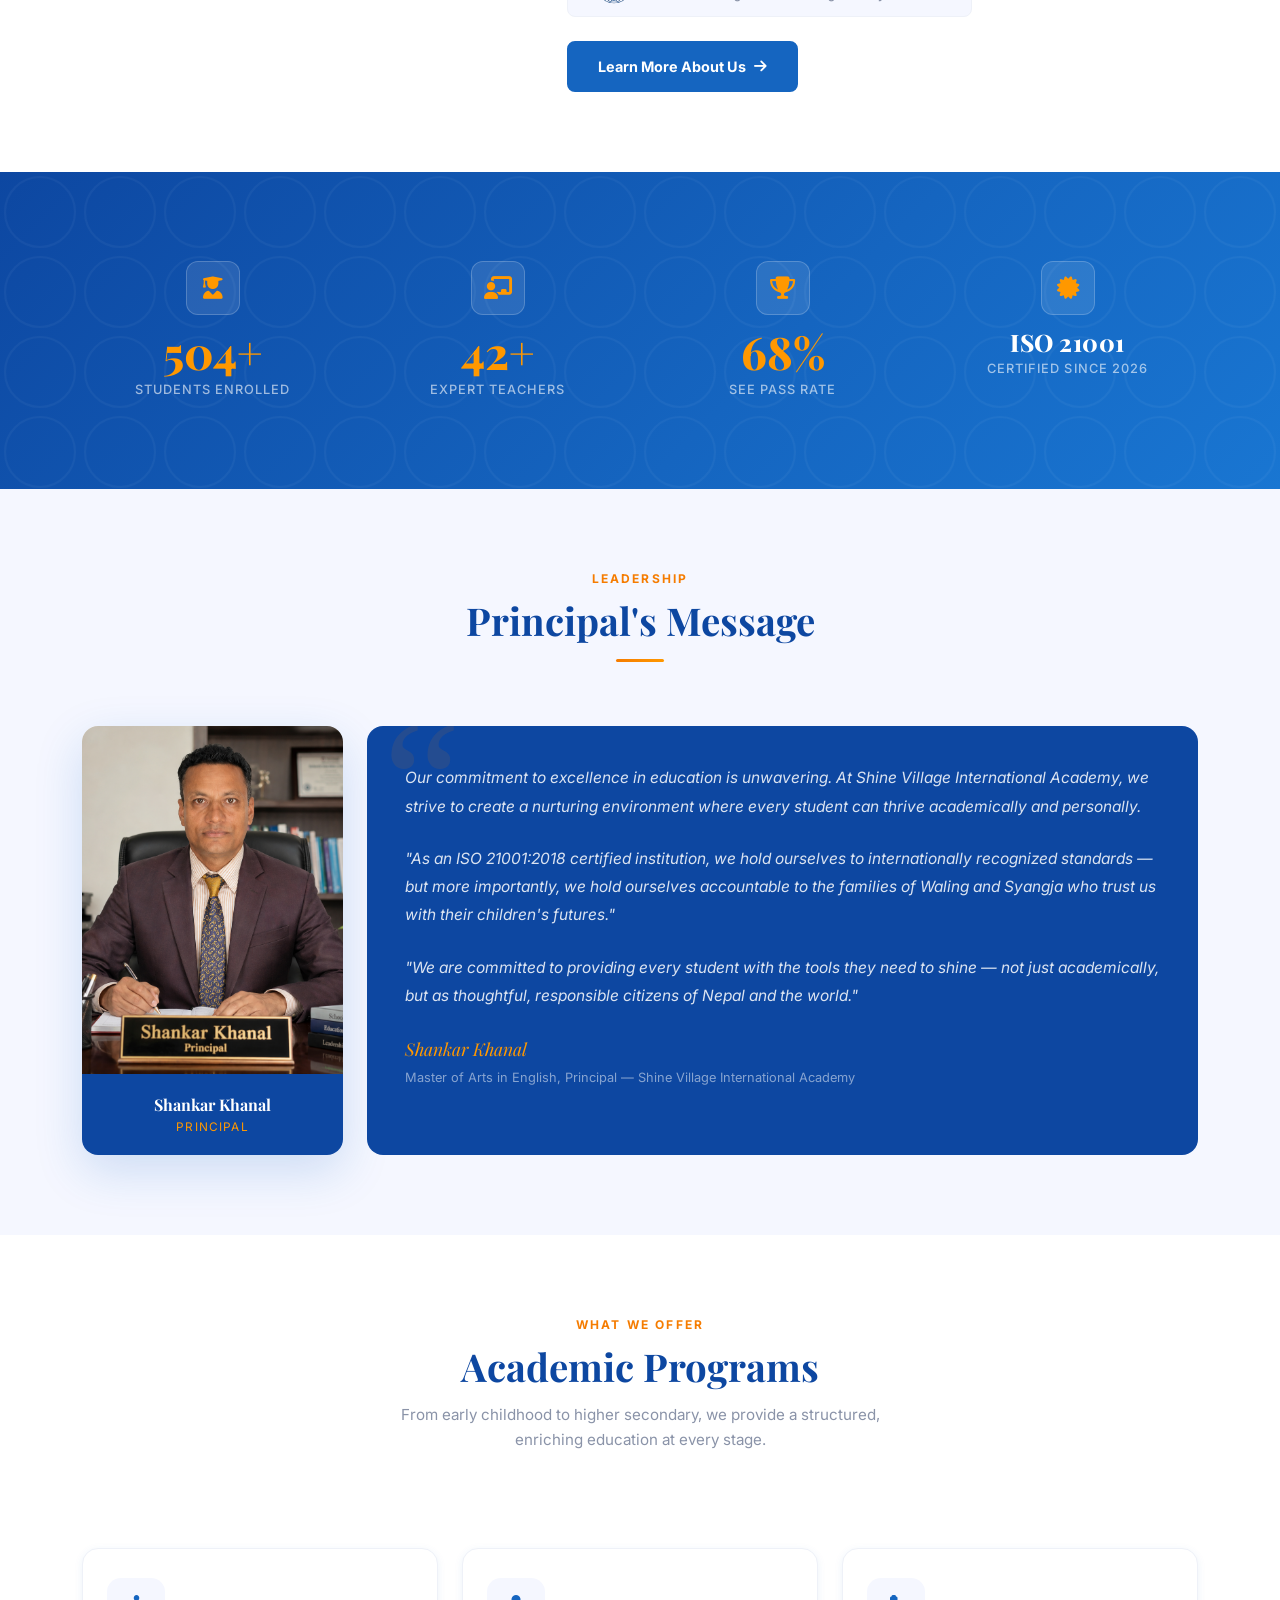
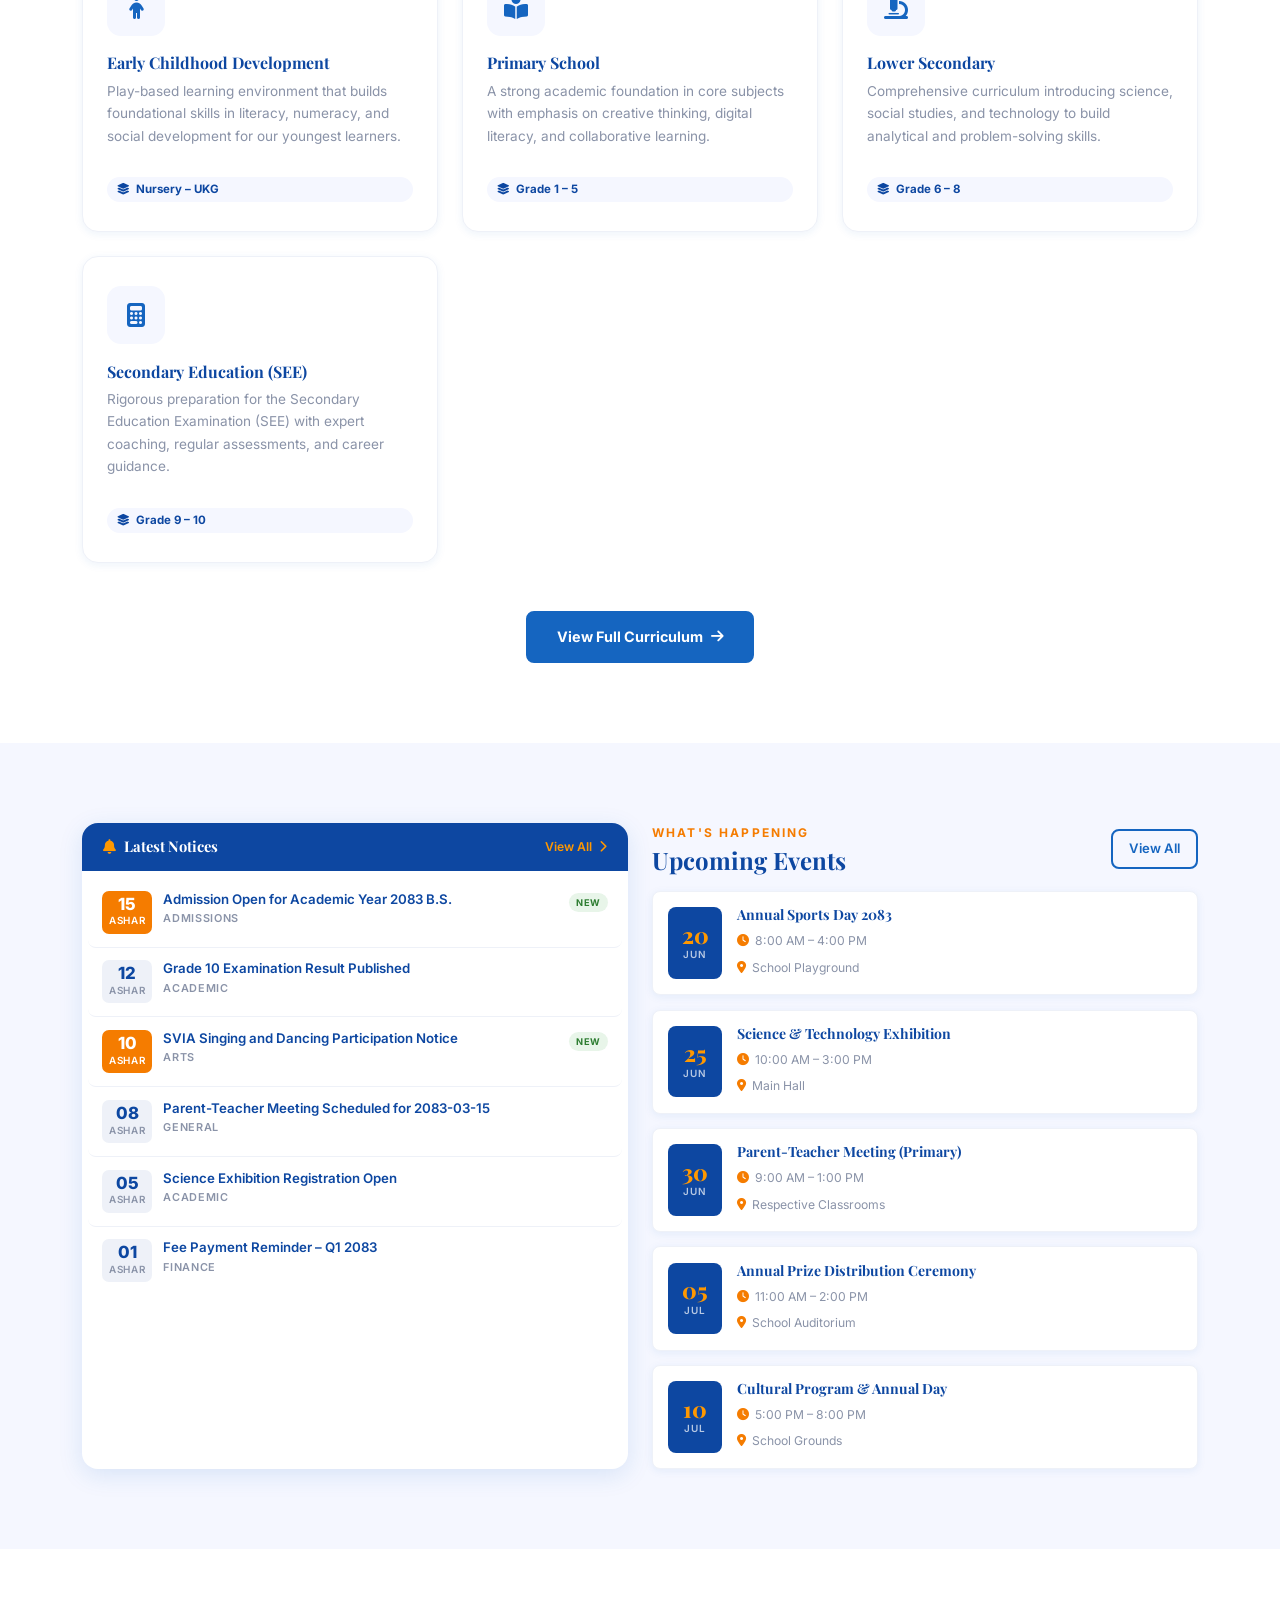
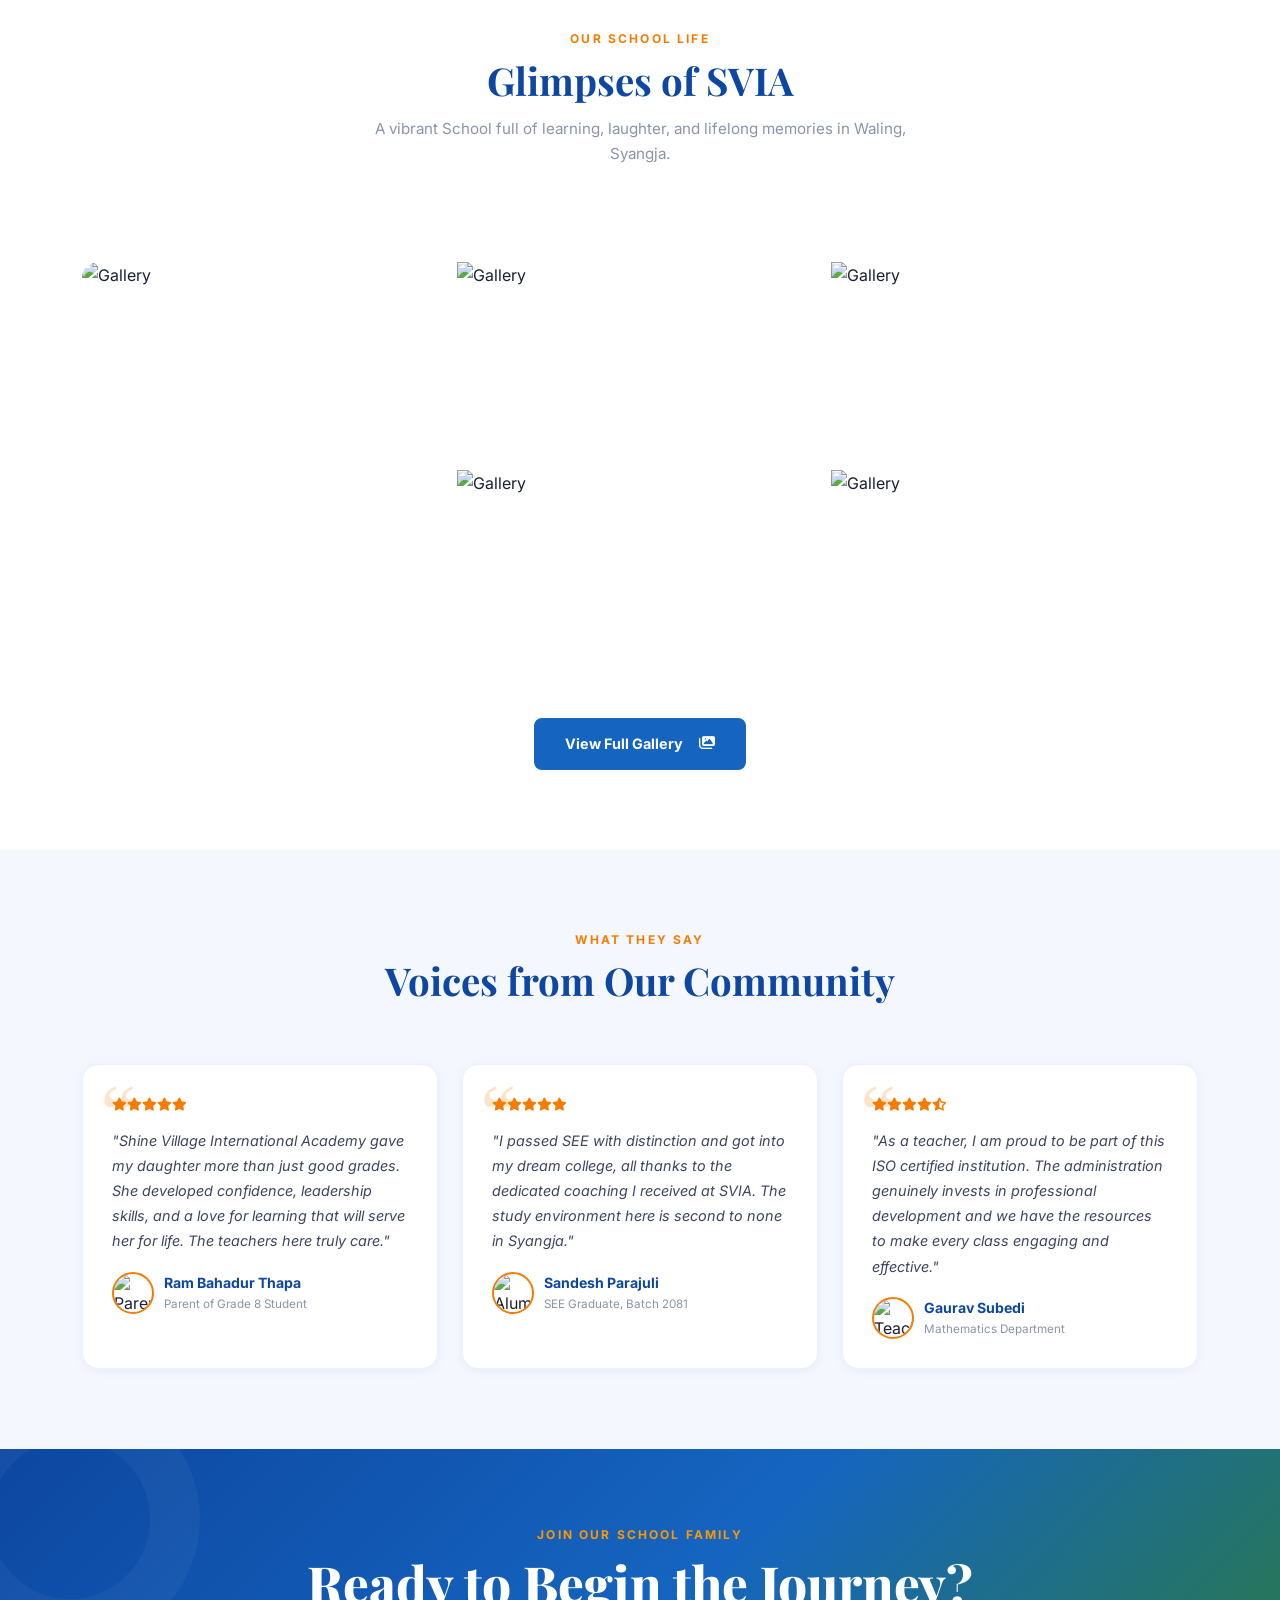
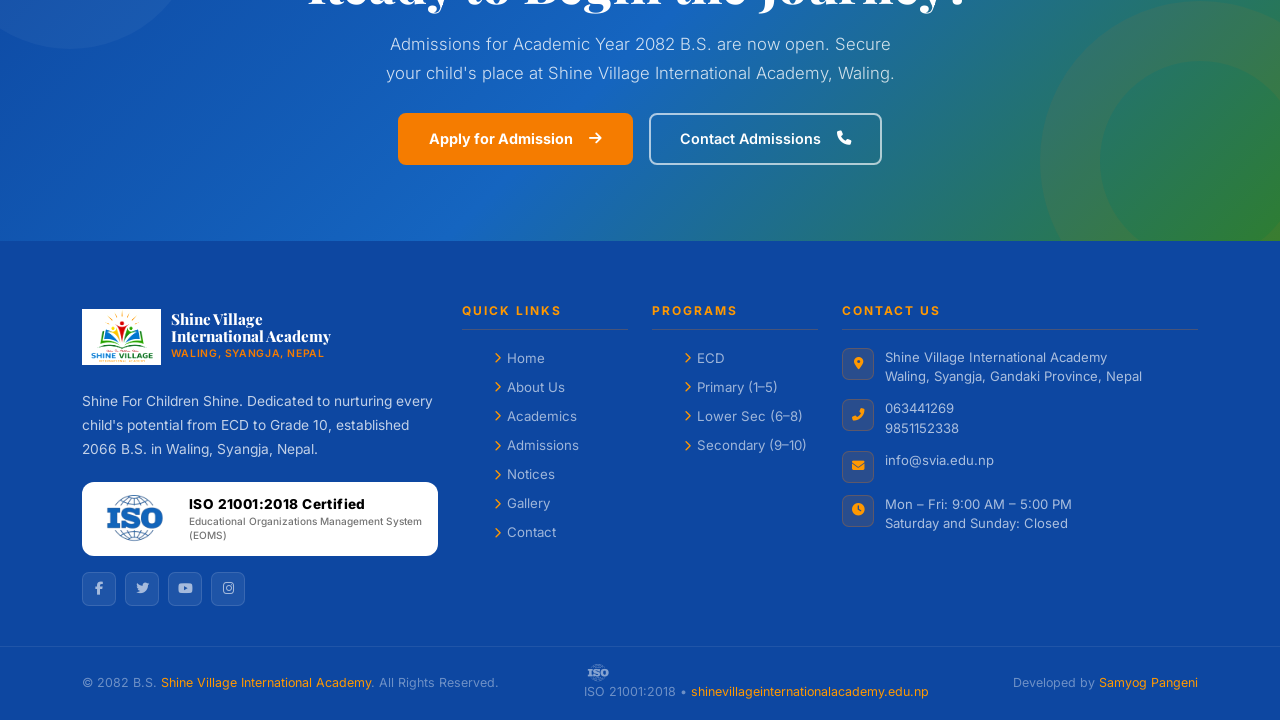
==== commit cca80757: "beast" ====
--- a/index.html
+++ b/index.html
@@ -135,10 +135,9 @@
       <div class="ticker-inner">
         <span class="ticker-item"><i class="fas fa-circle"></i>Admission open for Academic Year 2083 B.S. — Apply before 2083</span>
         <span class="ticker-item"><i class="fas fa-circle"></i>Annual Sports Day scheduled for 2083 B.S. — All students must participate</span>
-        <span class="ticker-item"><i class="fas fa-circle"></i>Grade 10 &amp; 12 Examination Results published — Check notice board</span>
         <span class="ticker-item"><i class="fas fa-circle"></i>Parent-Teacher Meeting on 2083 — Attendance compulsory</span>
         <span class="ticker-item"><i class="fas fa-circle"></i>Science Exhibition registrations open — Submit projects by 2083</span>
-        <span class="ticker-item"><i class="fas fa-circle"></i>School will remain closed on 2083 for [Holiday Name]</span>
+        <span class="ticker-item"><i class="fas fa-circle"></i>School will remain closed on 2083 every Saturday and Sunday</span>
       </div>
     </div>
   </div>
@@ -150,7 +149,7 @@
     <div class="row align-items-center g-5">
       <div class="col-lg-5 reveal-left">
         <div class="welcome-img-wrap">
-          <img src="https://picsum.photos/600/450?random=40" alt="Shine Village International Academy building" class="welcome-img-main" />
+          <img src="assets/images/front1.jpeg" alt="Shine Village International Academy building" class="welcome-img-main" />
           <div class="welcome-img-badge">
             <div class="badge-num">15+</div>
             <div class="badge-text">Years of<br>Excellence</div>
@@ -170,7 +169,7 @@
           <div class="welcome-check"><i class="fas fa-check-circle"></i><span>Safe, inclusive, and nurturing environment</span></div>
         </div>
         <div class="iso-strip">
-          <img src="https://picsum.photos/80/80?random=99" alt="ISO 21001:2018 Certification Logo" />
+          <img src="assets/images/iso-logo.png" alt="ISO 21001:2018 Certification Logo" />
           <span>ISO 21001:2018 Certified<small>Educational Organizations Management System (EOMS)</small></span>
         </div>
         <div class="mt-4">
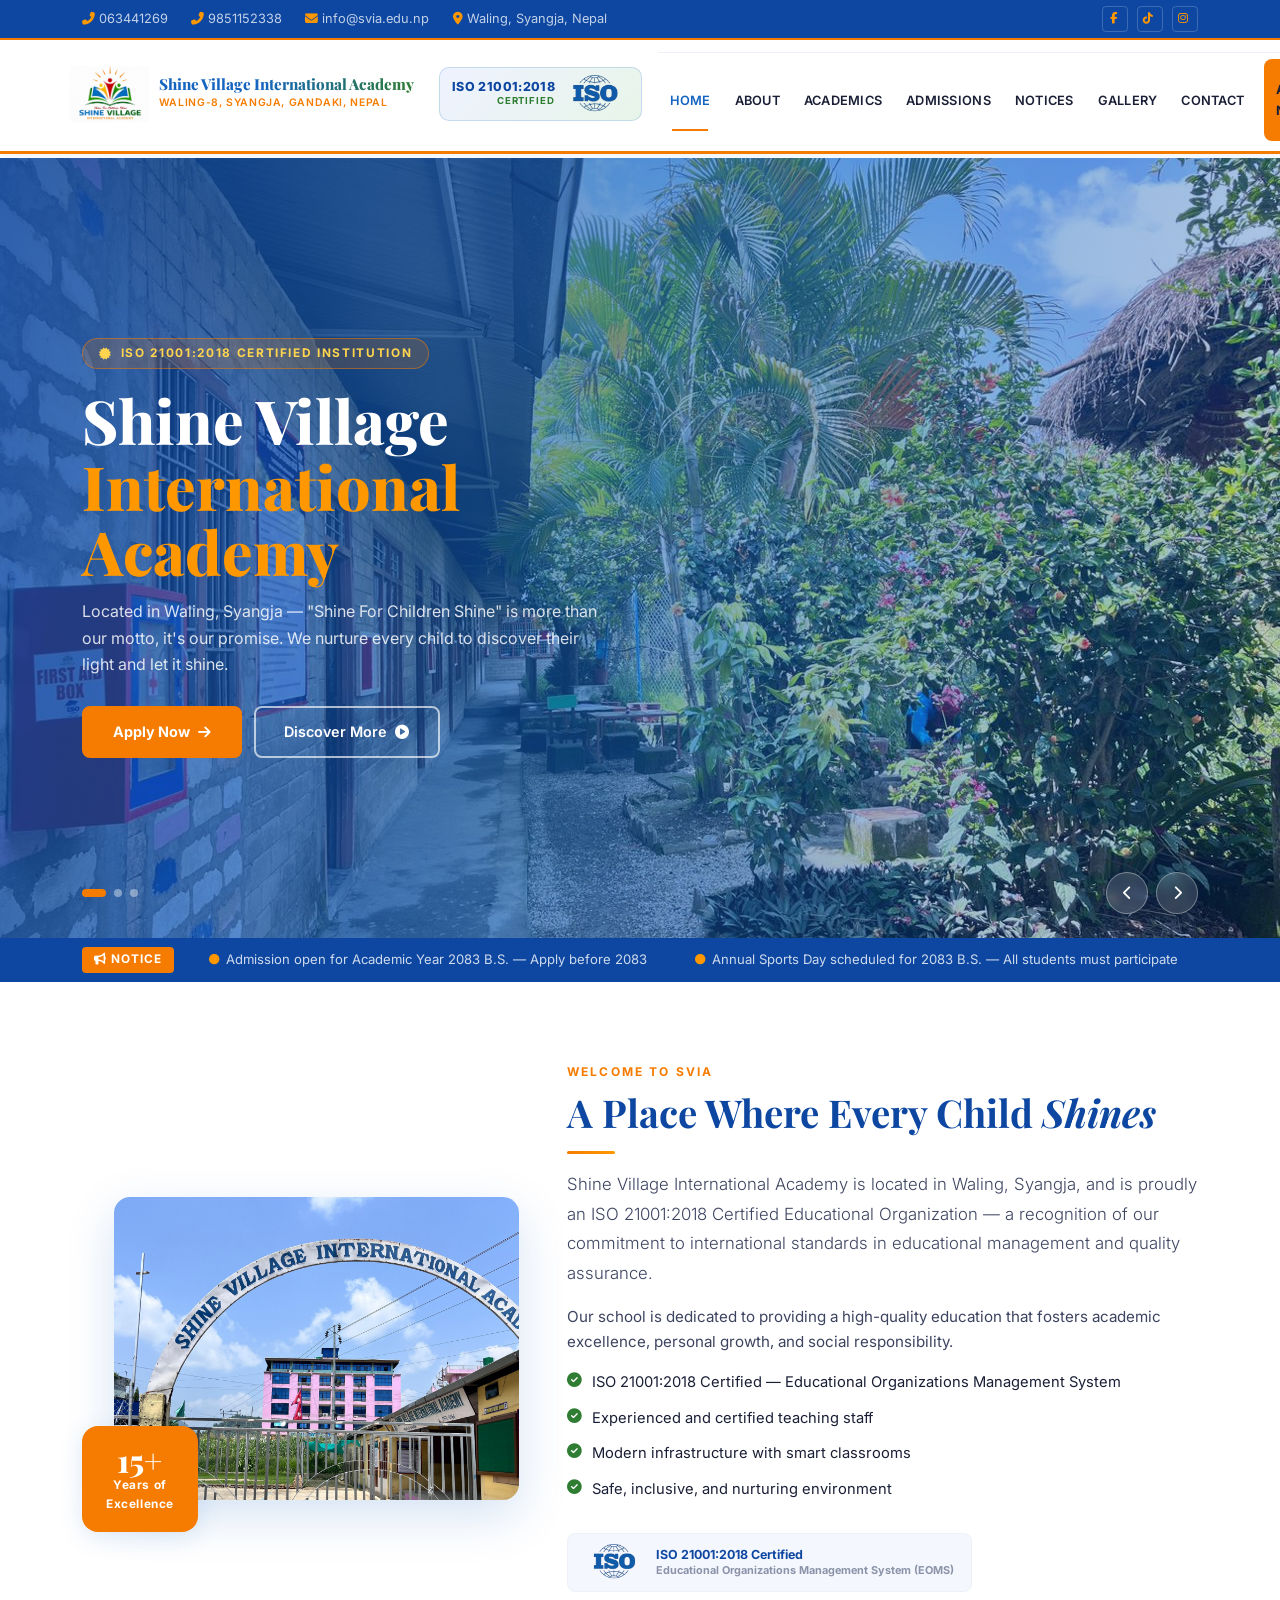
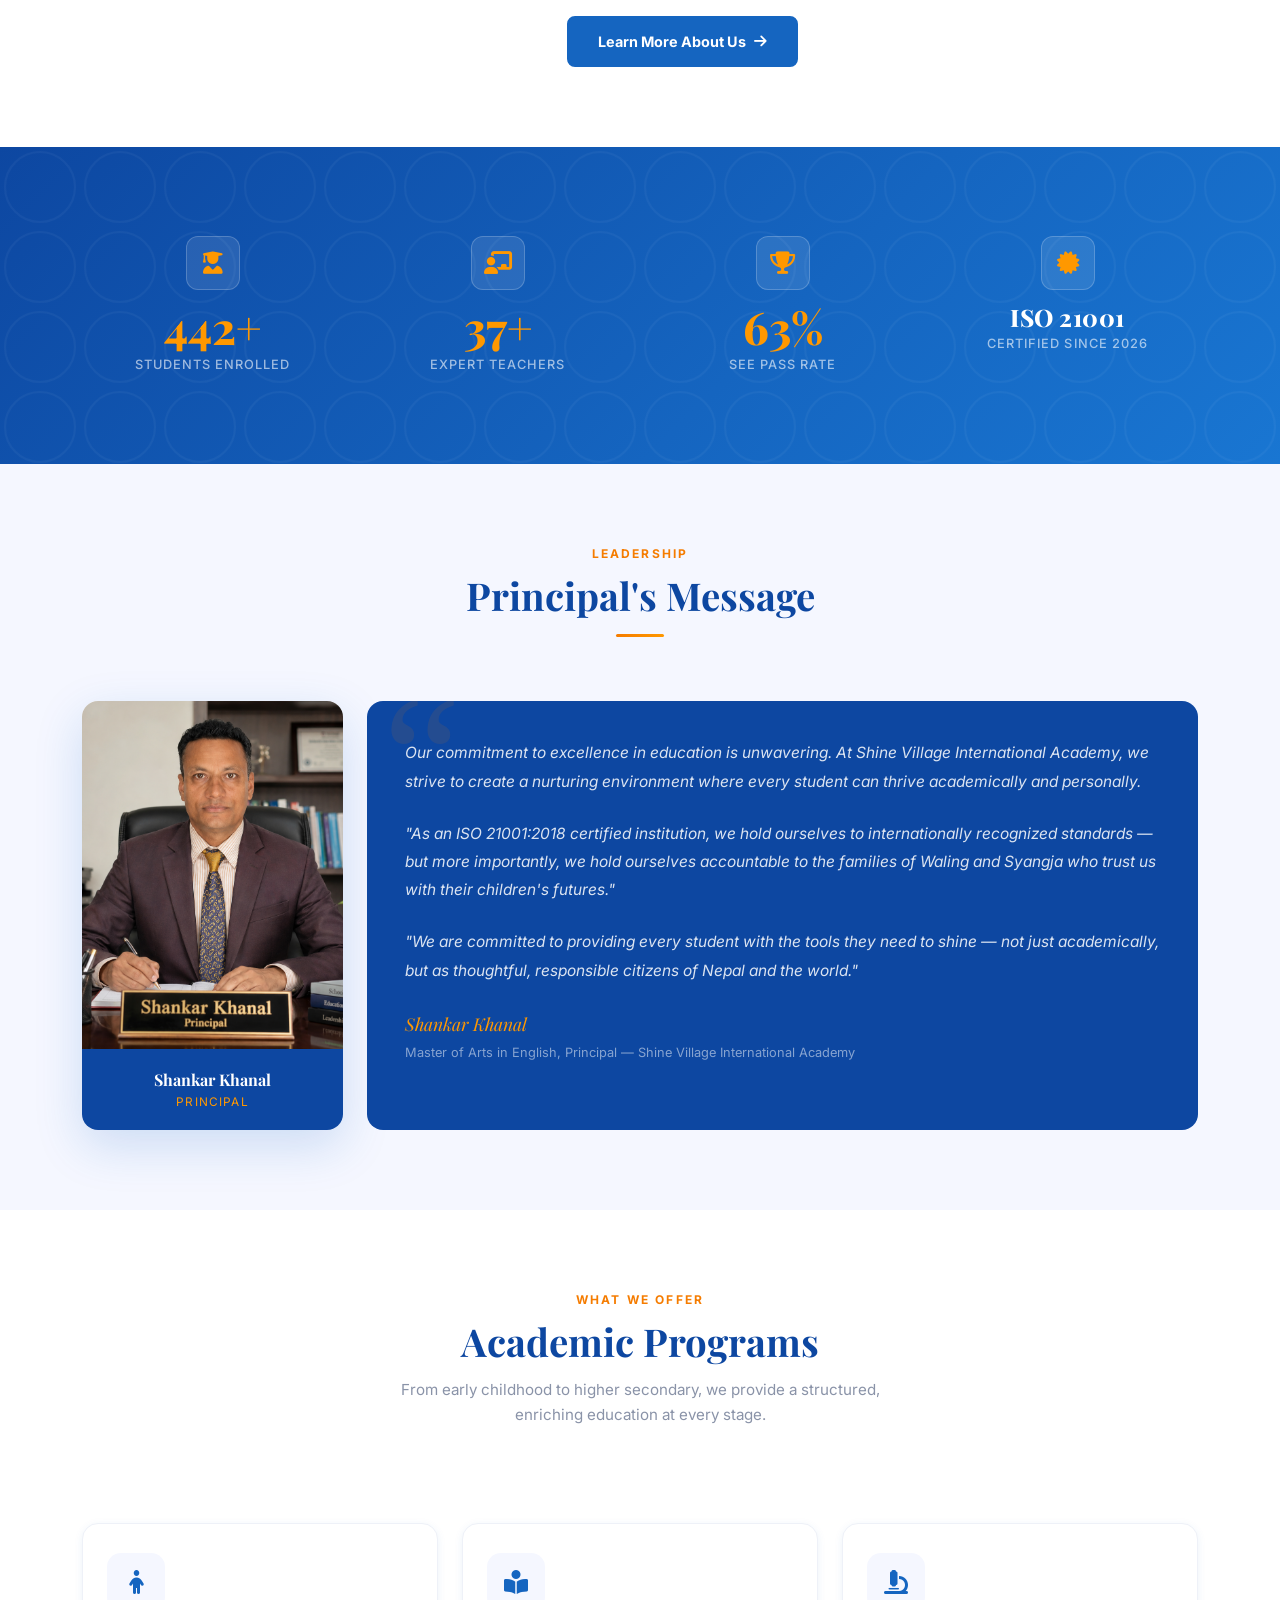
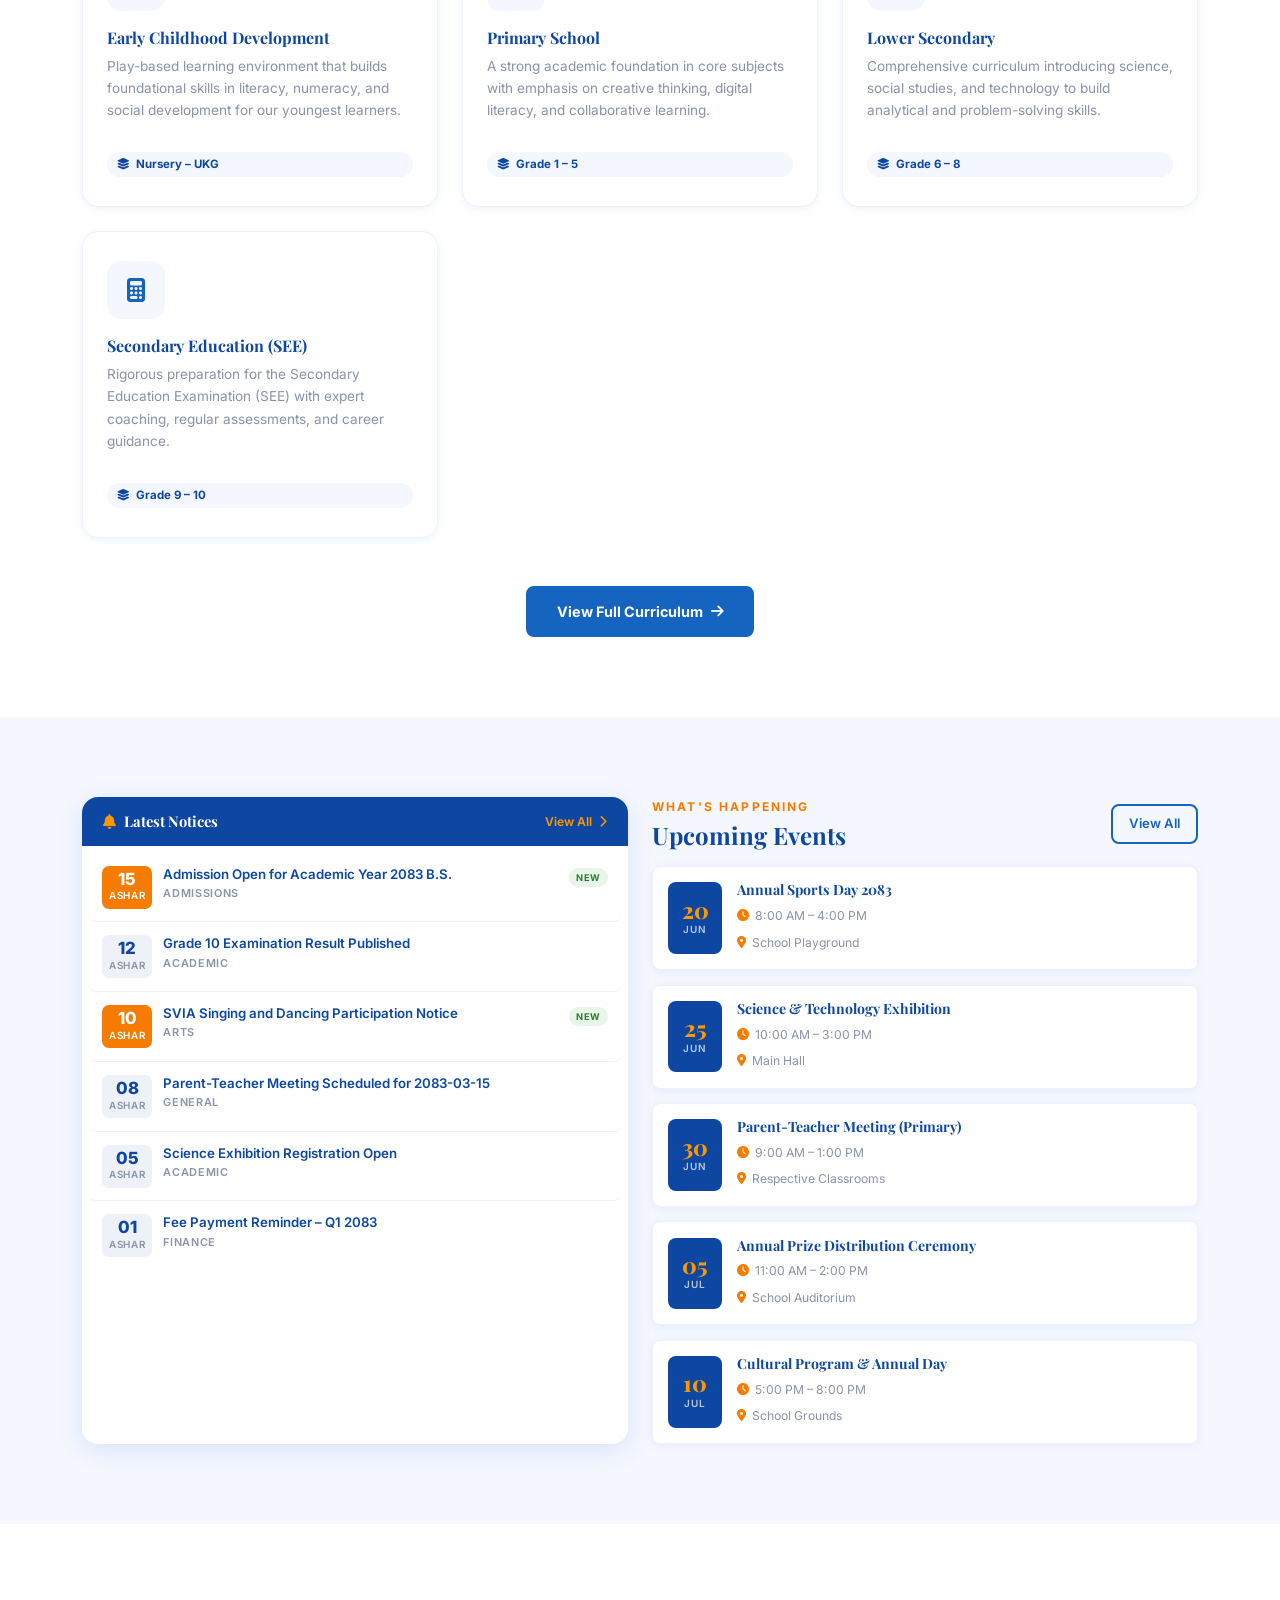
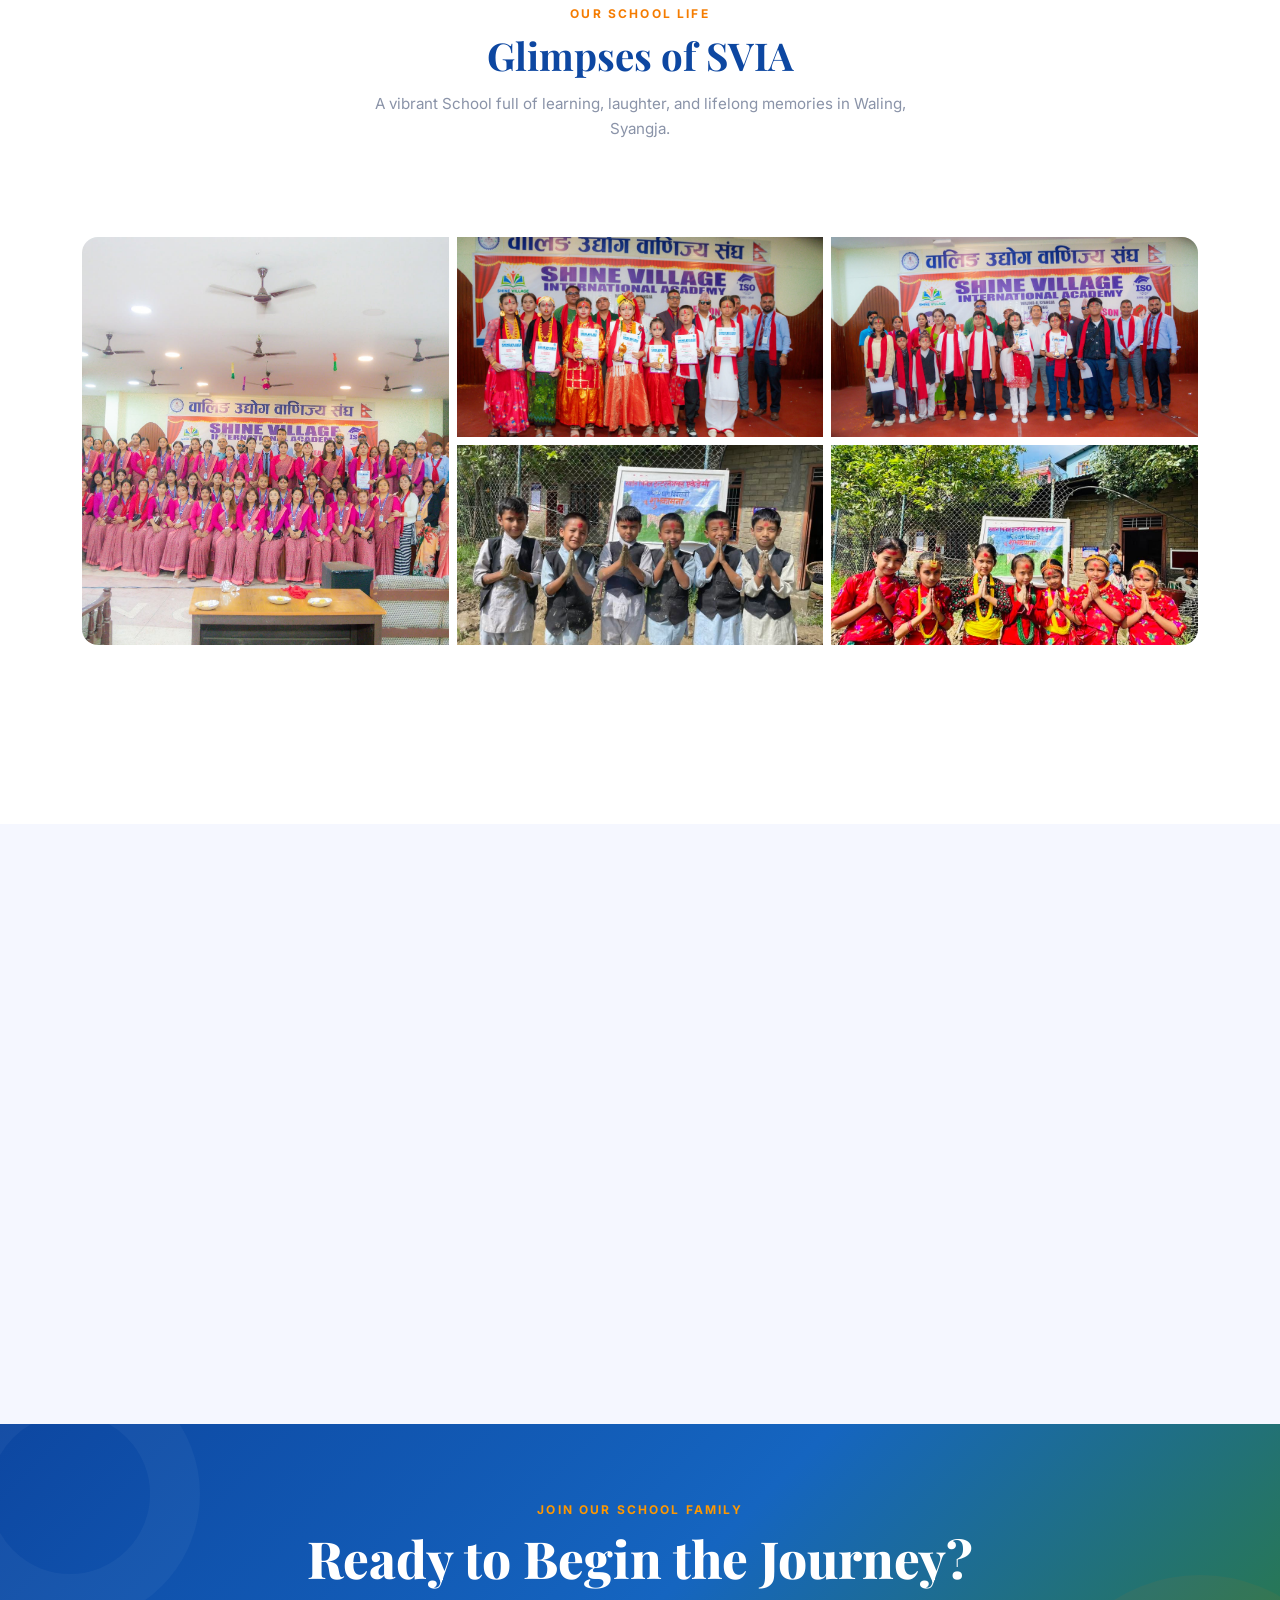
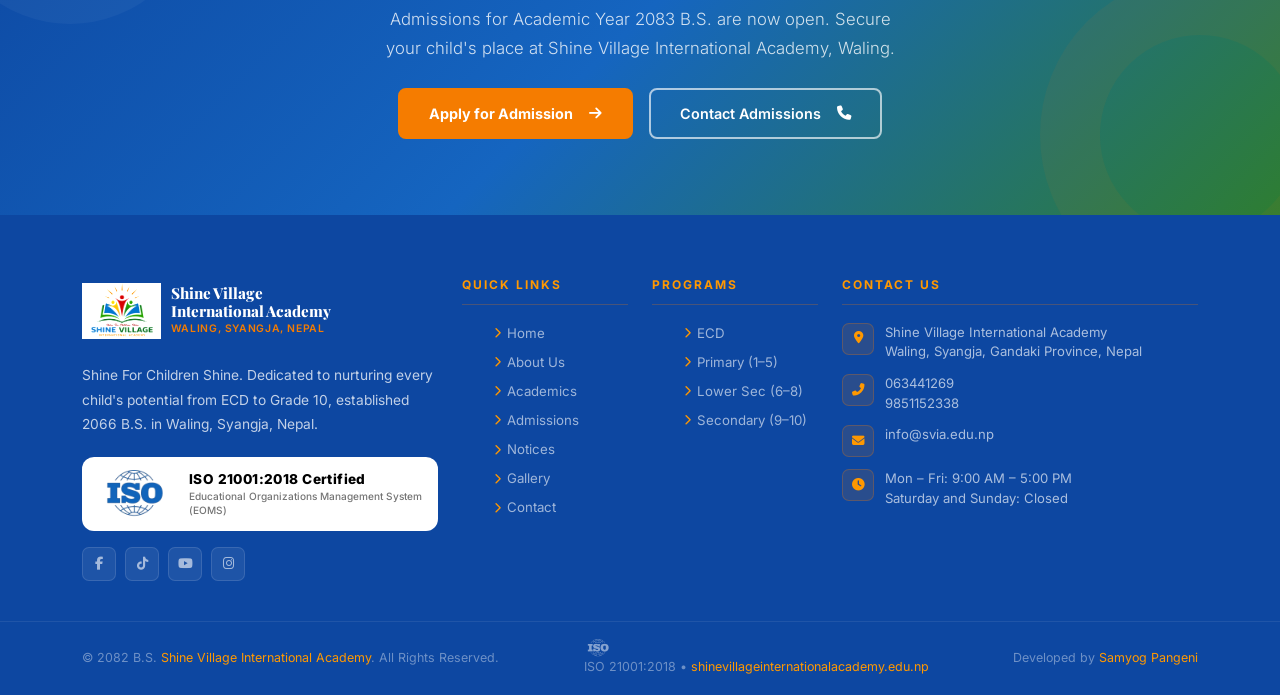
==== commit 0c5a166c: "dhupi ko bota" ====
--- a/index.html
+++ b/index.html
@@ -161,7 +161,7 @@
         <h2 class="section-title">A Place Where Every Child <em>Shines</em></h2>
         <span class="divider-orange"></span>
         <p class="lead mb-3">Shine Village International Academy is located in Waling, Syangja, and is proudly an ISO 21001:2018 Certified Educational Organization — a recognition of our commitment to international standards in educational management and quality assurance.</p>
-        <p class="mb-3" style="color:var(--dark-gray);font-size:0.95rem;">[School Description — describe the school's founding story, philosophy, and what makes it special in Waling. Mention the mission to provide quality education to children of Syangja district and beyond.]</p>
+        <p class="mb-3" style="color:var(--dark-gray);font-size:0.95rem;">Our school is dedicated to providing a high-quality education that fosters academic excellence, personal growth, and social responsibility.</p>
         <div class="mb-3">
           <div class="welcome-check"><i class="fas fa-check-circle"></i><span>ISO 21001:2018 Certified — Educational Organizations Management System</span></div>
           <div class="welcome-check"><i class="fas fa-check-circle"></i><span>Experienced and certified teaching staff</span></div>
@@ -196,7 +196,7 @@
       </div></div>
       <div class="col-6 col-md-3"><div class="stat-card reveal">
         <div class="stat-icon"><i class="fas fa-trophy"></i></div>
-        <div class="stat-num"><span class="counter" data-target="98" data-suffix="%">0</span></div>
+        <div class="stat-num"><span class="counter" data-target="100" data-suffix="%">0</span></div>
         <div class="stat-label">SEE Pass Rate</div>
       </div></div>
       <div class="col-6 col-md-3"><div class="stat-card reveal">
@@ -417,23 +417,23 @@
     </div>
     <div class="gallery-grid reveal">
       <div class="gallery-grid-item" data-lightbox="https://picsum.photos/800/600?random=61">
-        <img src="https://picsum.photos/600/700?random=61" alt="Gallery" />
+        <img src="assets/images/gallery/1.jpg" alt="Gallery" />
         <div class="gallery-overlay"><i class="fas fa-expand-alt"></i></div>
       </div>
       <div class="gallery-grid-item" data-lightbox="https://picsum.photos/800/600?random=62">
-        <img src="https://picsum.photos/600/400?random=62" alt="Gallery" />
+        <img src="assets/images/gallery/2.jpg" alt="Gallery" />
         <div class="gallery-overlay"><i class="fas fa-expand-alt"></i></div>
       </div>
       <div class="gallery-grid-item" data-lightbox="https://picsum.photos/800/600?random=63">
-        <img src="https://picsum.photos/600/400?random=63" alt="Gallery" />
+        <img src="assets/images/gallery/3.jpg" alt="Gallery" />
         <div class="gallery-overlay"><i class="fas fa-expand-alt"></i></div>
       </div>
       <div class="gallery-grid-item" data-lightbox="https://picsum.photos/800/600?random=64">
-        <img src="https://picsum.photos/600/400?random=64" alt="Gallery" />
+        <img src="assets/images/gallery/4.jpg" alt="Gallery" />
         <div class="gallery-overlay"><i class="fas fa-expand-alt"></i></div>
       </div>
       <div class="gallery-grid-item" data-lightbox="https://picsum.photos/800/600?random=65">
-        <img src="https://picsum.photos/600/400?random=65" alt="Gallery" />
+        <img src="assets/images/gallery/5.jpg" alt="Gallery" />
         <div class="gallery-overlay"><i class="fas fa-expand-alt"></i></div>
       </div>
     </div>
@@ -501,7 +501,7 @@
   <div class="container text-center reveal">
     <span class="section-eyebrow" style="color:var(--orange-light)">Join Our School Family</span>
     <h2 class="display-heading text-white mb-3" style="font-size:clamp(2rem,4vw,3.5rem);color:#fff;font-weight:800;">Ready to Begin the Journey?</h2>
-    <p class="lead mb-4" style="color:rgba(255,255,255,0.8);max-width:520px;margin:0 auto 2rem;">Admissions for Academic Year 2082 B.S. are now open. Secure your child's place at Shine Village International Academy, Waling.</p>
+    <p class="lead mb-4" style="color:rgba(255,255,255,0.8);max-width:520px;margin:0 auto 2rem;">Admissions for Academic Year 2083 B.S. are now open. Secure your child's place at Shine Village International Academy, Waling.</p>
     <div class="d-flex gap-3 justify-content-center flex-wrap">
       <a href="admissions.html" class="btn-orange">Apply for Admission <i class="fas fa-arrow-right ms-2"></i></a>
       <a href="/contact" class="btn-outline-white">Contact Admissions <i class="fas fa-phone ms-2"></i></a>
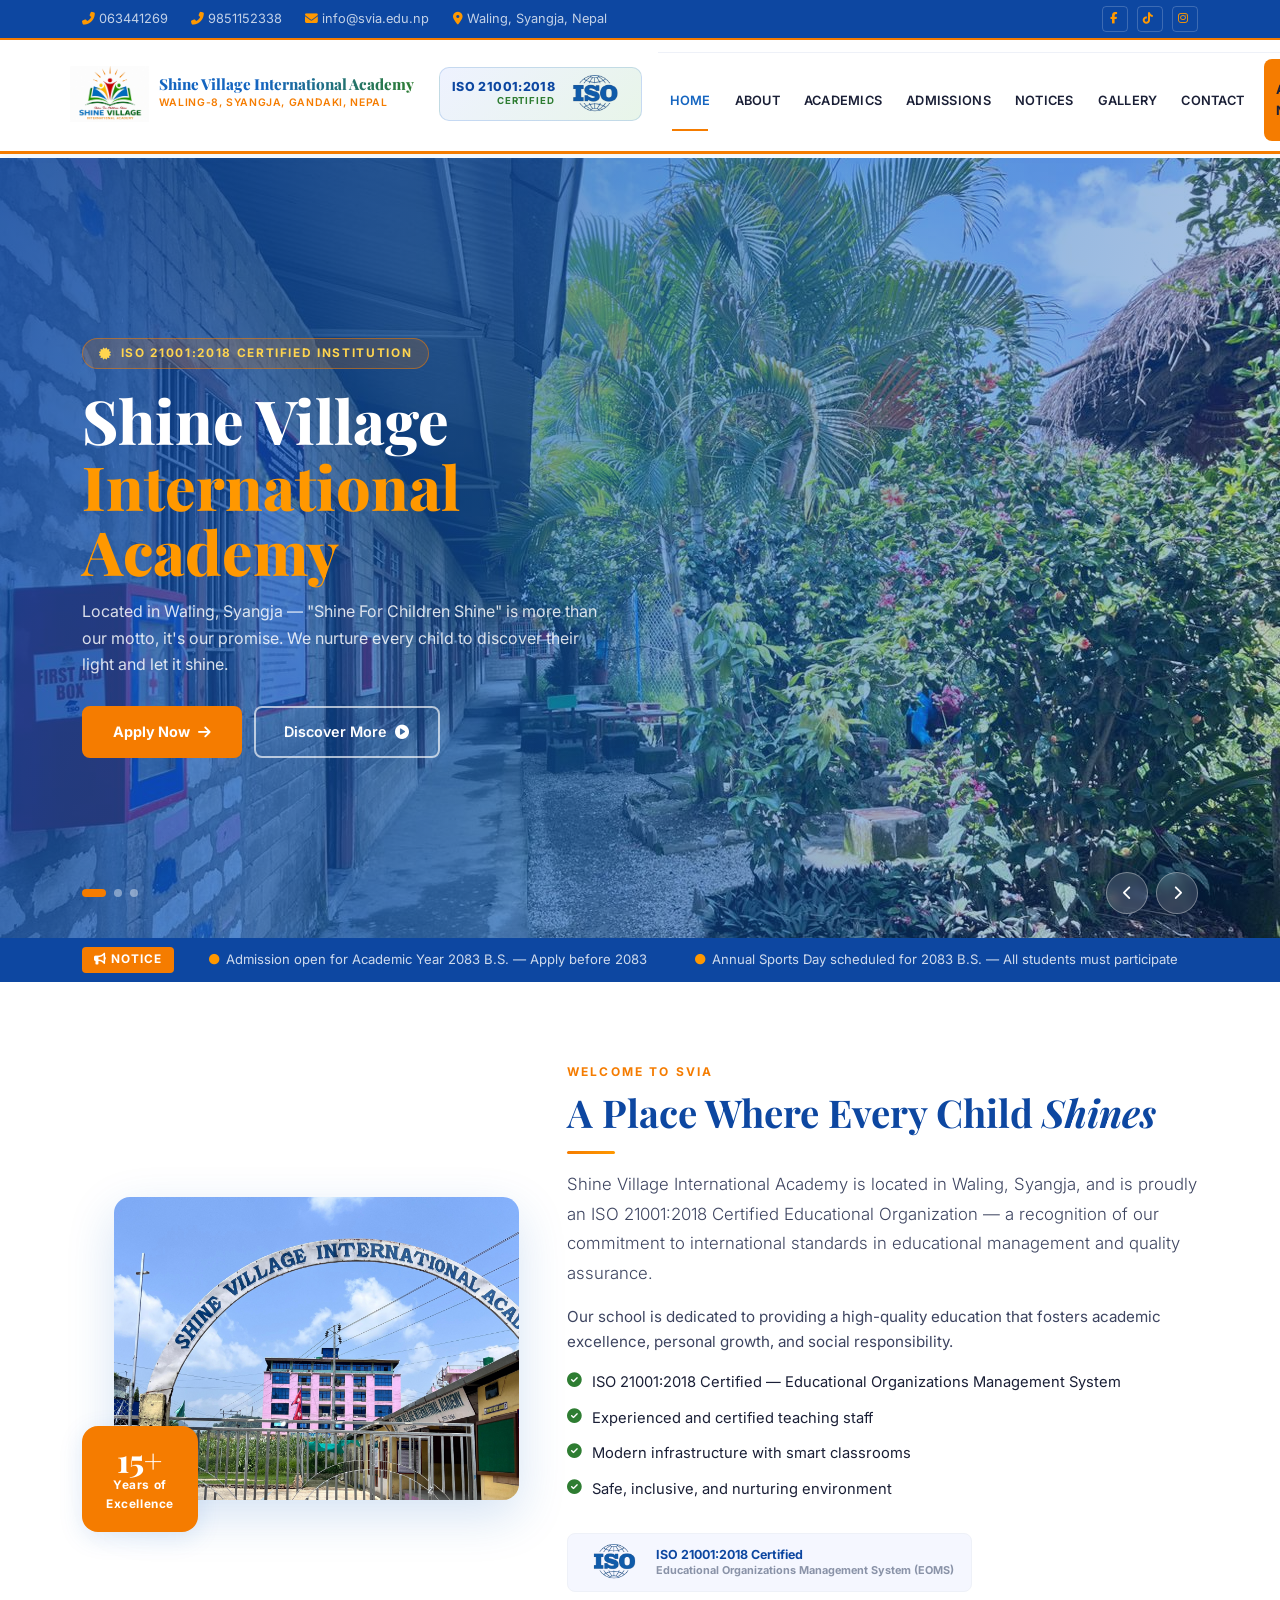
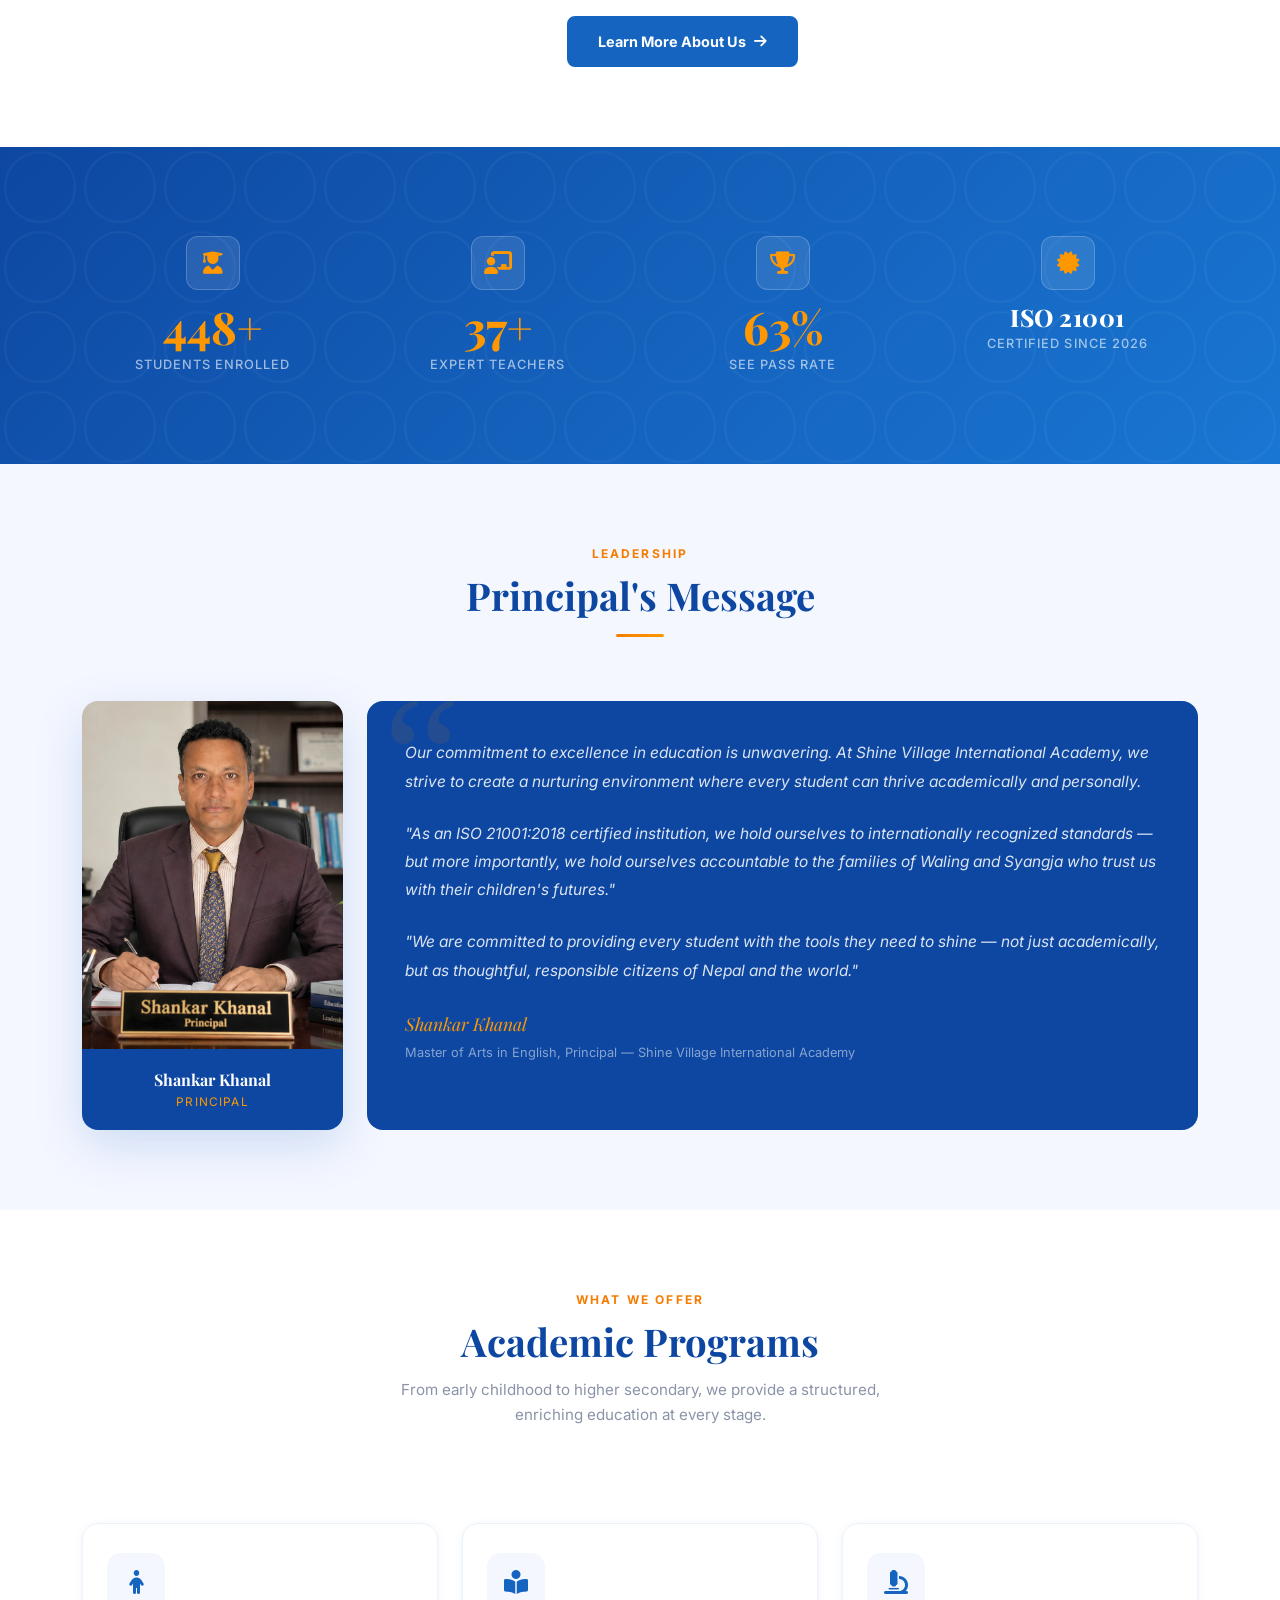
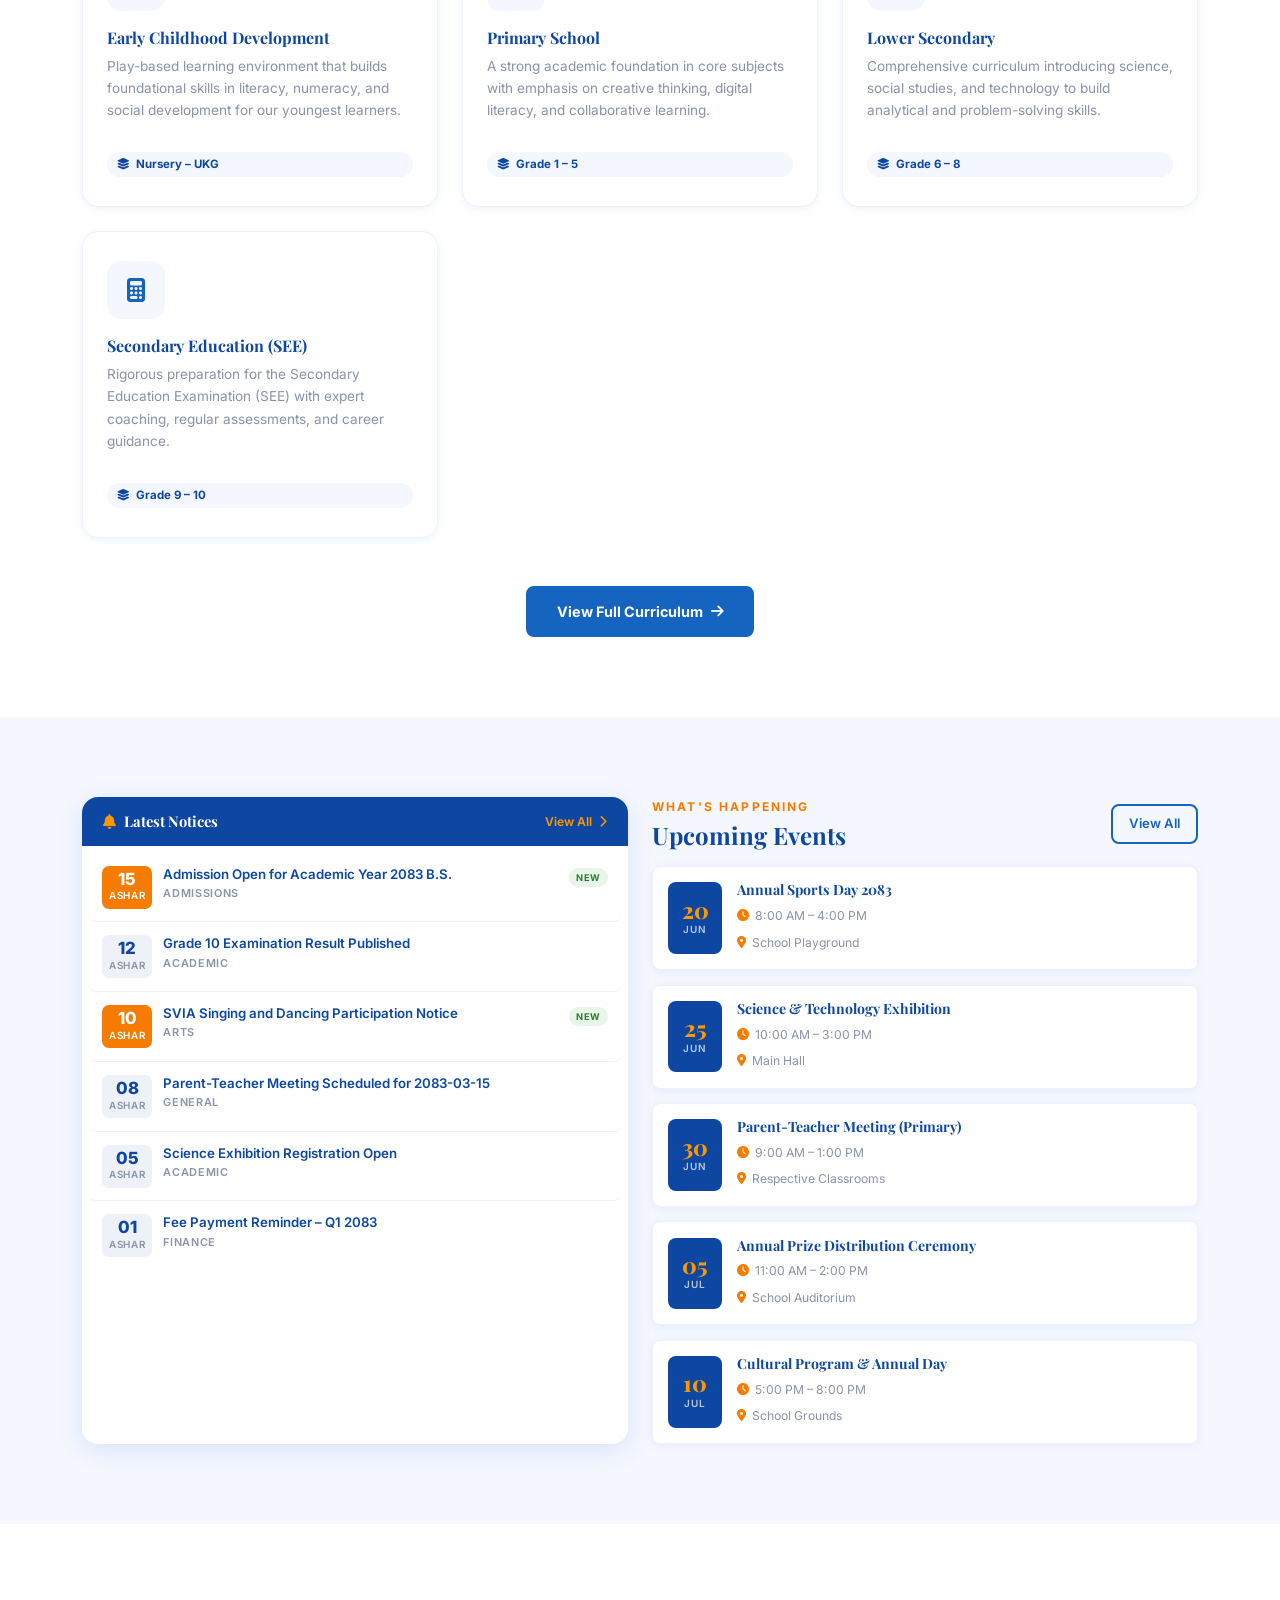
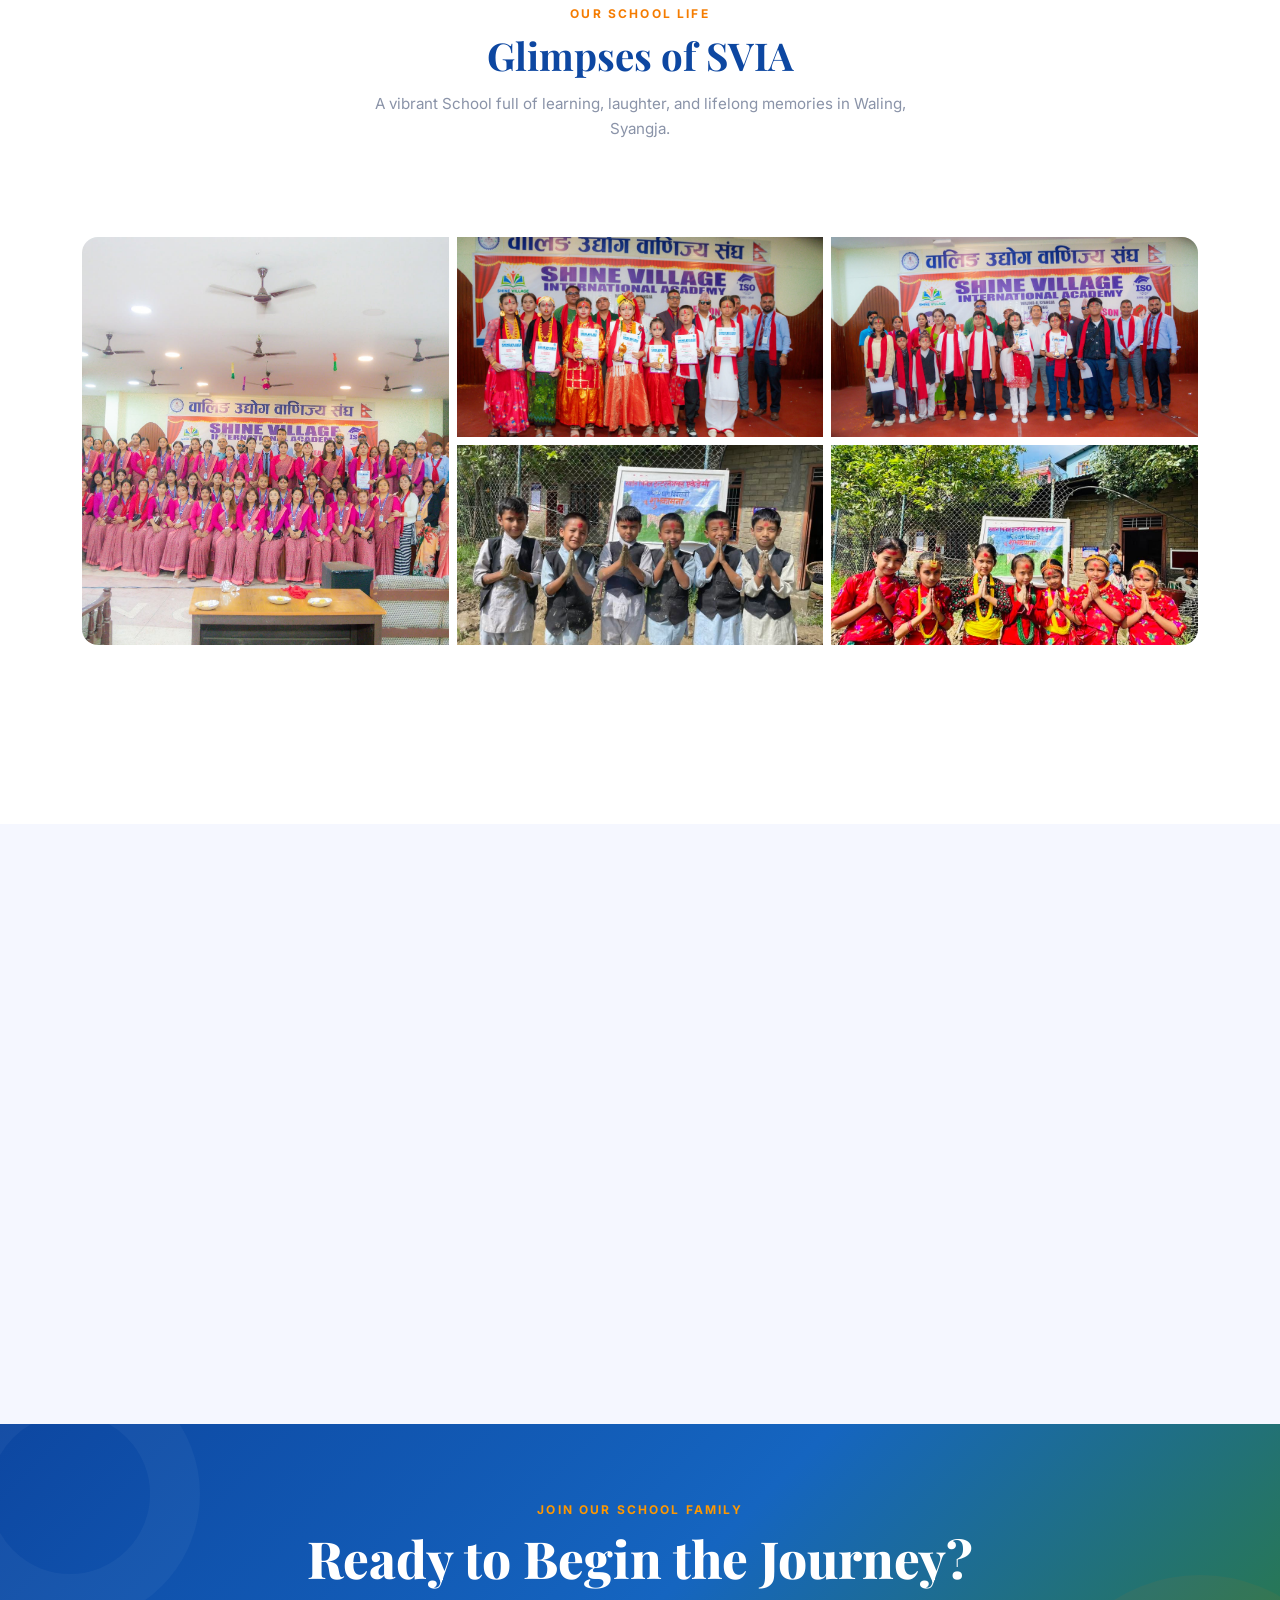
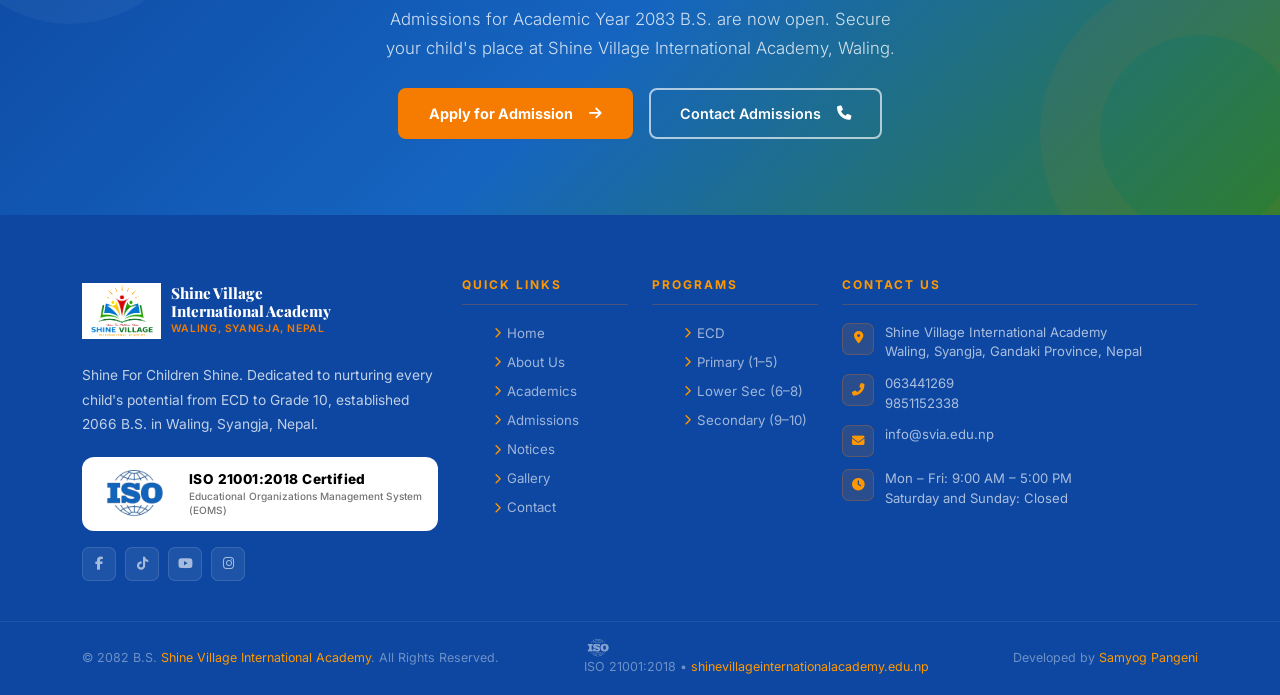
==== commit 089fea60: "ddd" ====
--- a/index.html
+++ b/index.html
@@ -82,7 +82,7 @@
           <div class="col-lg-7">
             <div class="hero-badge"><i class="fas fa-trophy"></i> Quality Education, Internationally Benchmarked</div>
             <h1 class="hero-title">Excellence in <span>Every Classroom</span></h1>
-            <p class="hero-desc">Our experienced faculty and ISO-certified management systems ensure consistent quality in teaching, safety, and student welfare from ECD to Grade 12.</p>
+            <p class="hero-desc">Our experienced faculty and ISO-certified management systems ensure consistent quality in teaching, safety, and student welfare from ECD to Grade 10.</p>
             <div class="hero-btn-group">
               <a href="/academics" class="btn-orange">Our Programs <i class="fas fa-book-open"></i></a>
               <a href="faculty.html" class="btn-outline-white">Meet Faculty <i class="fas fa-users"></i></a>
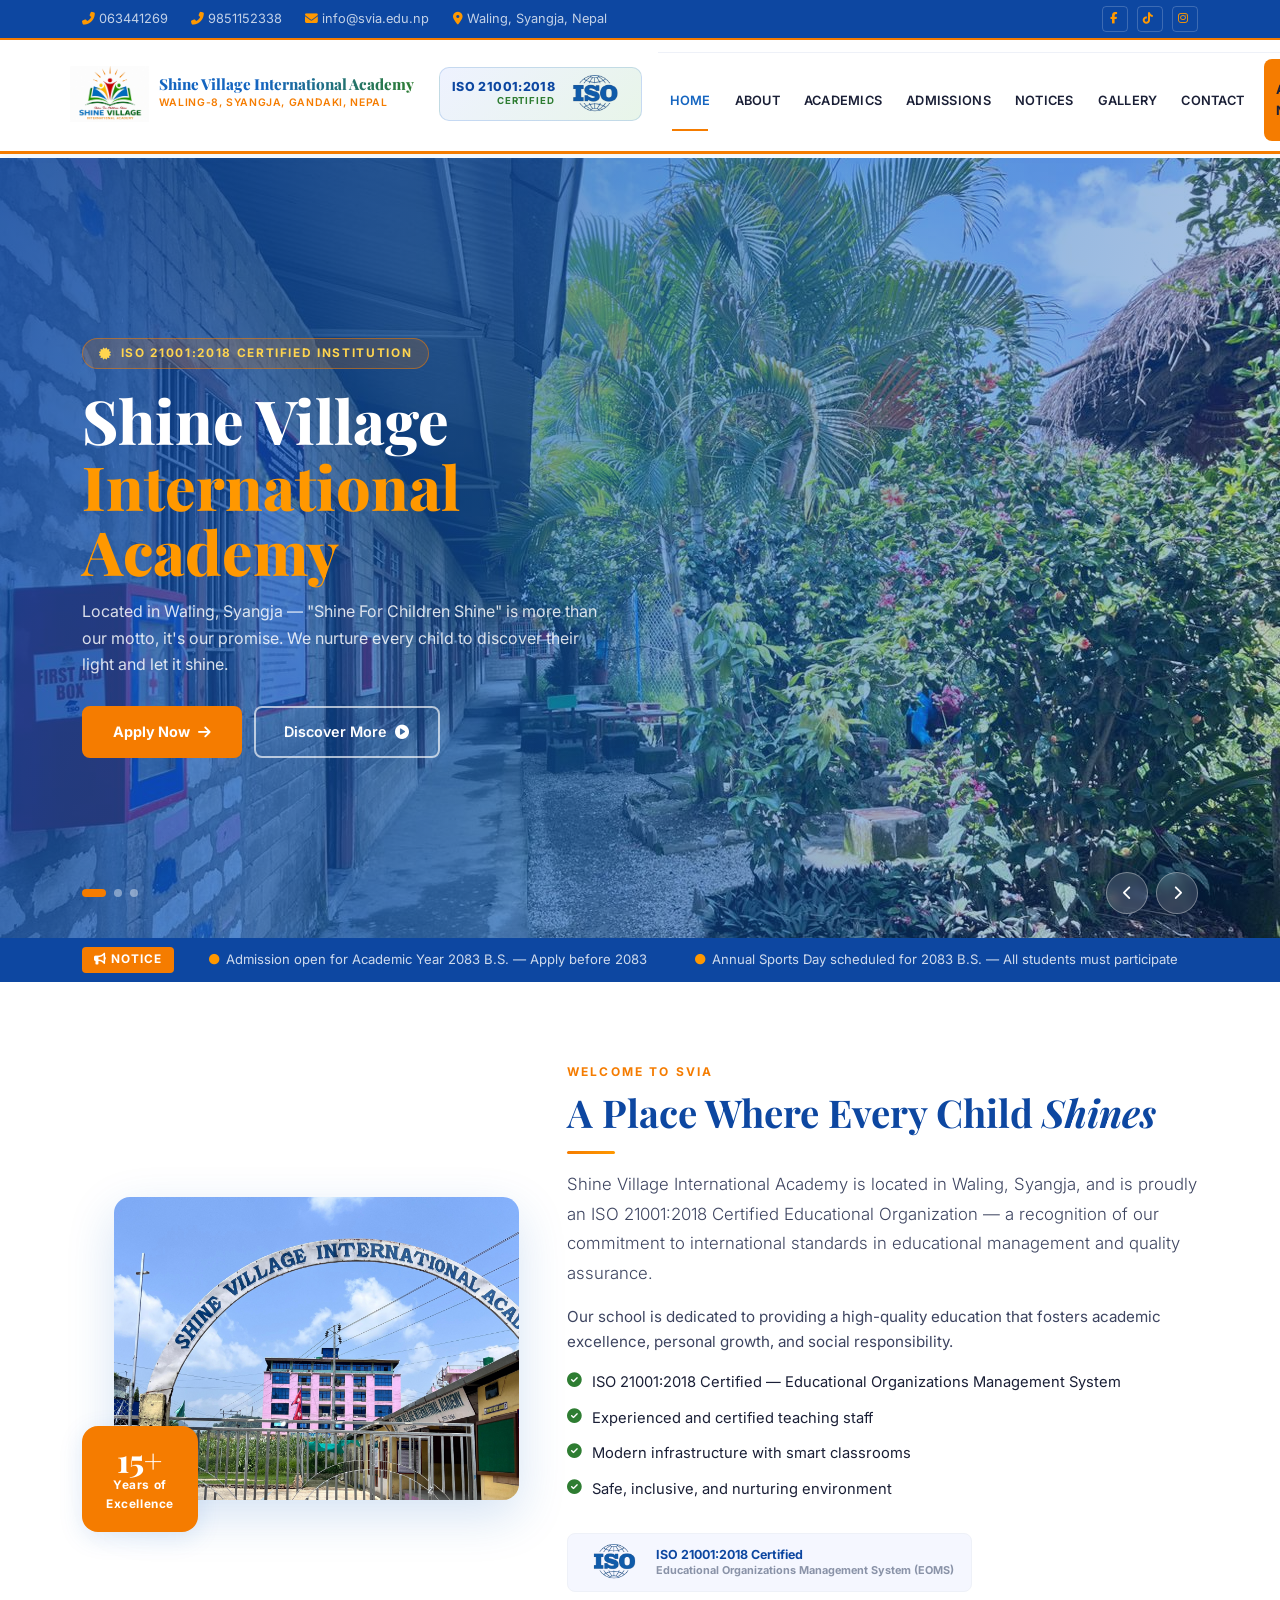
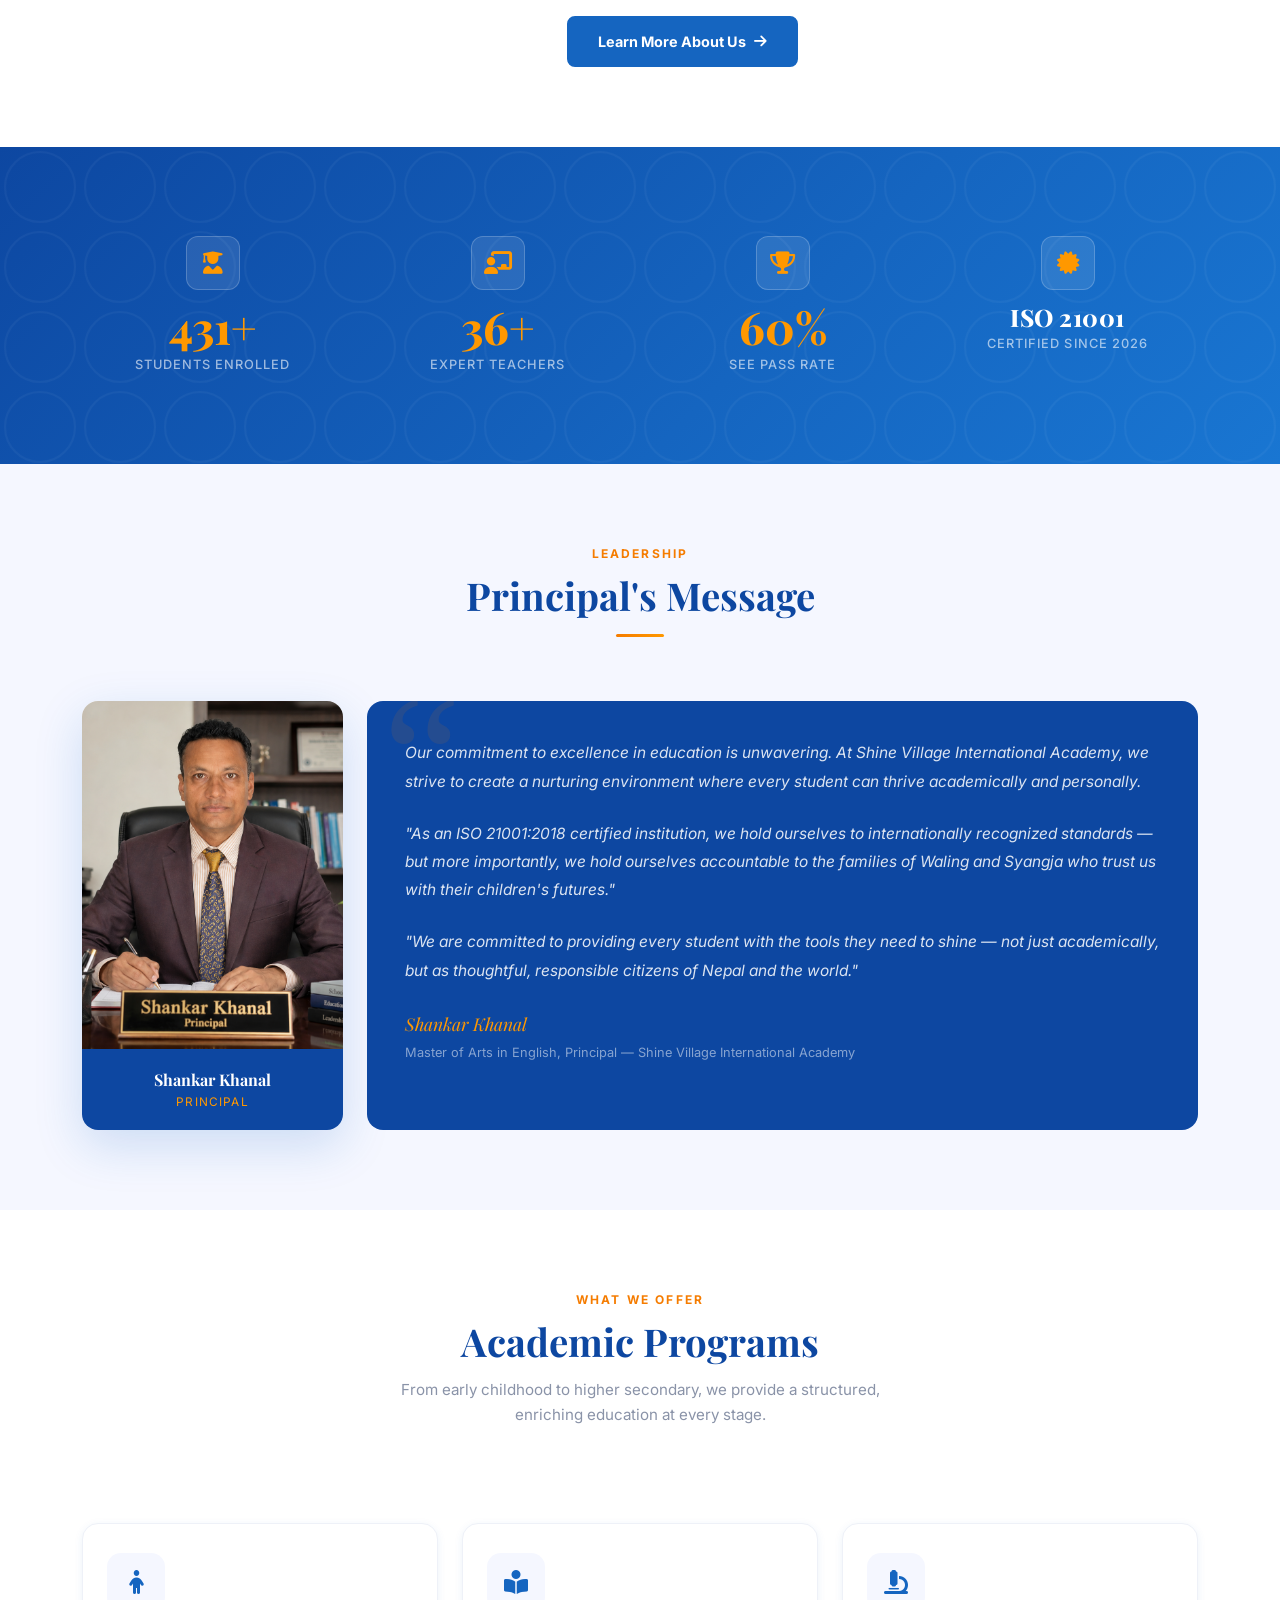
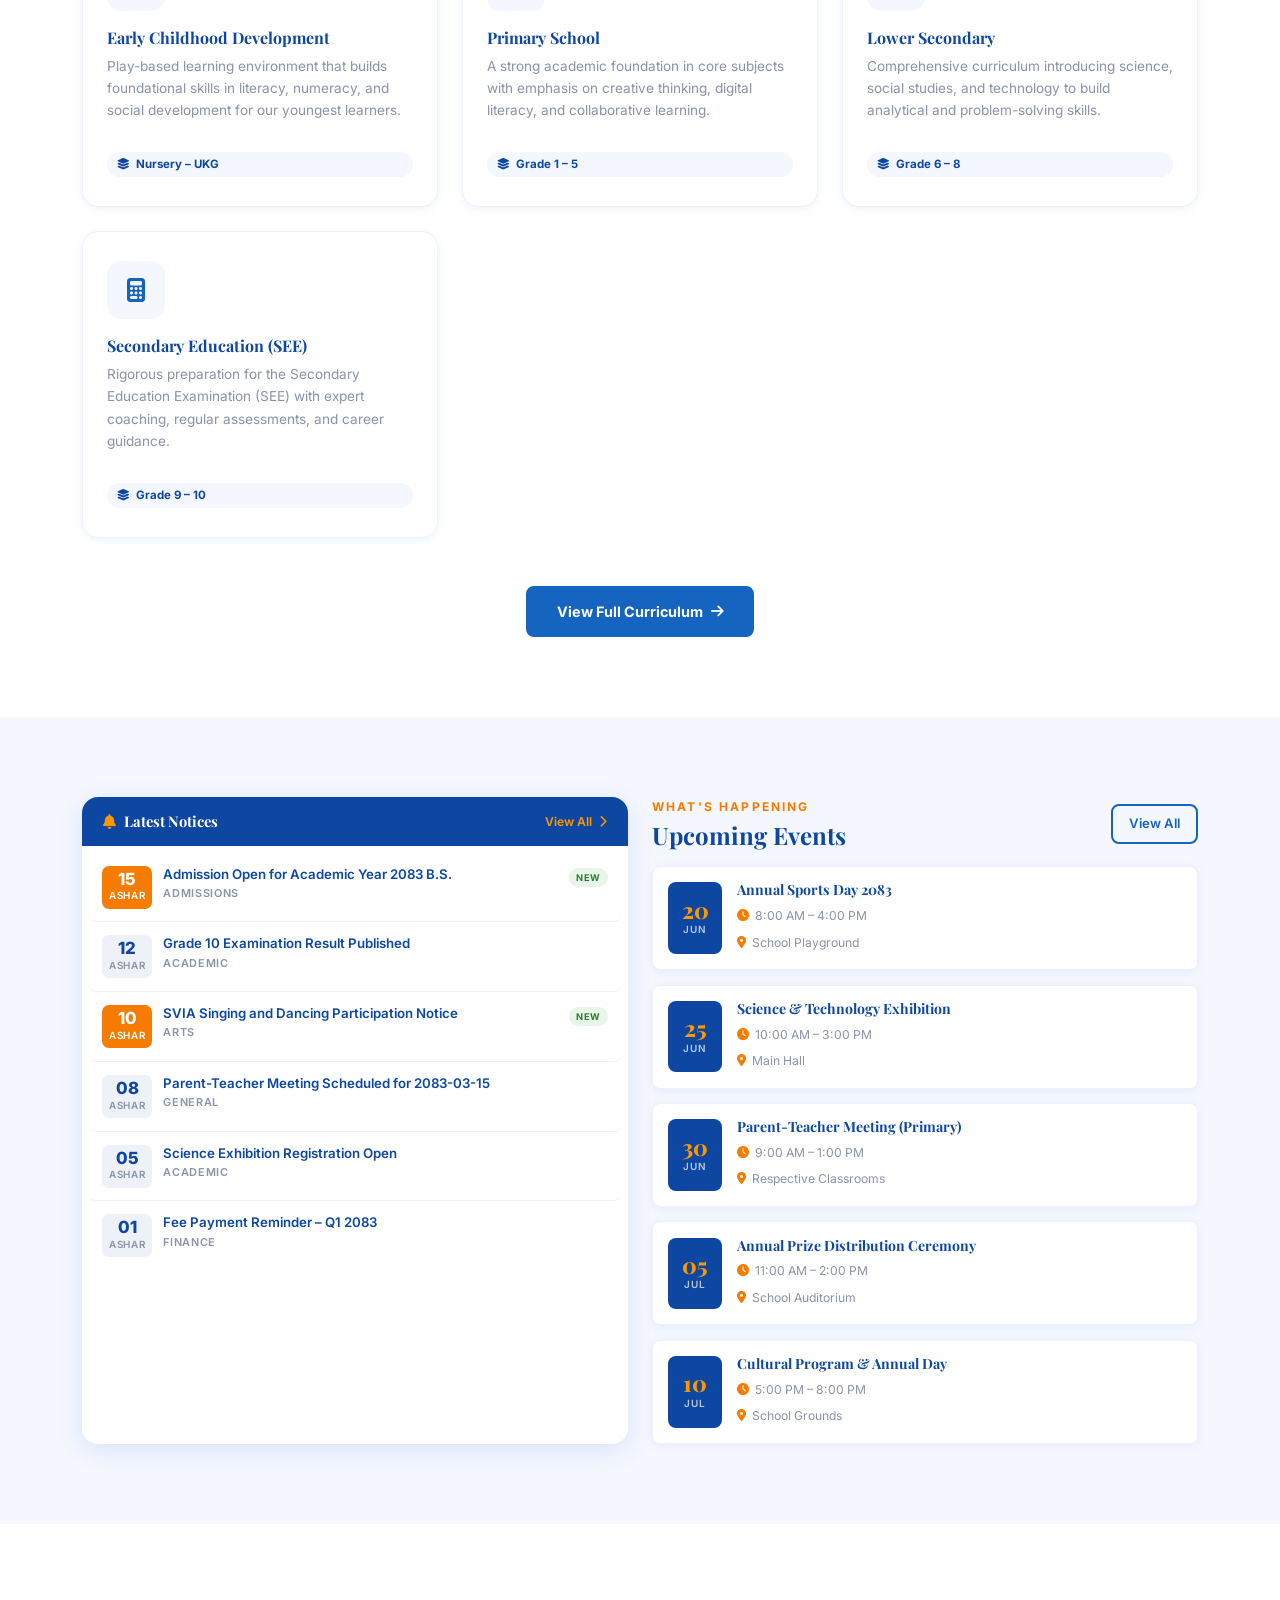
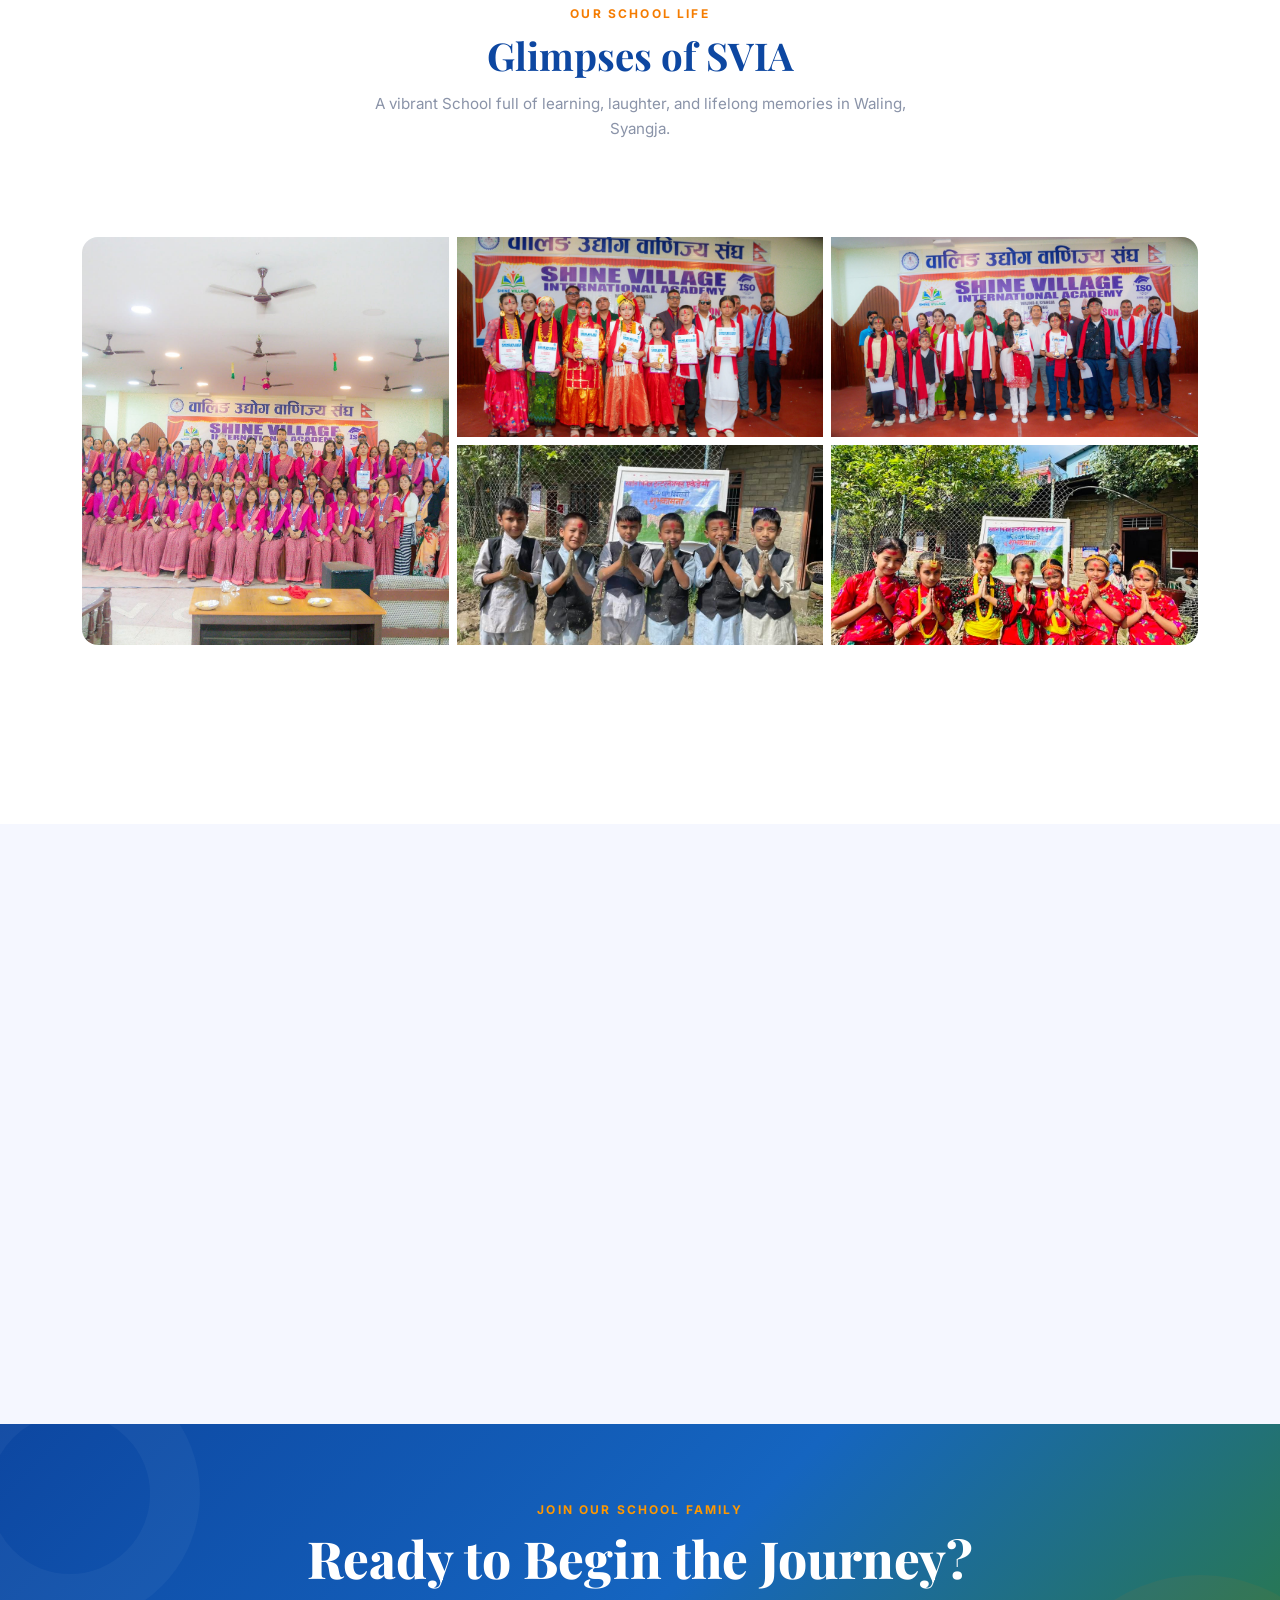
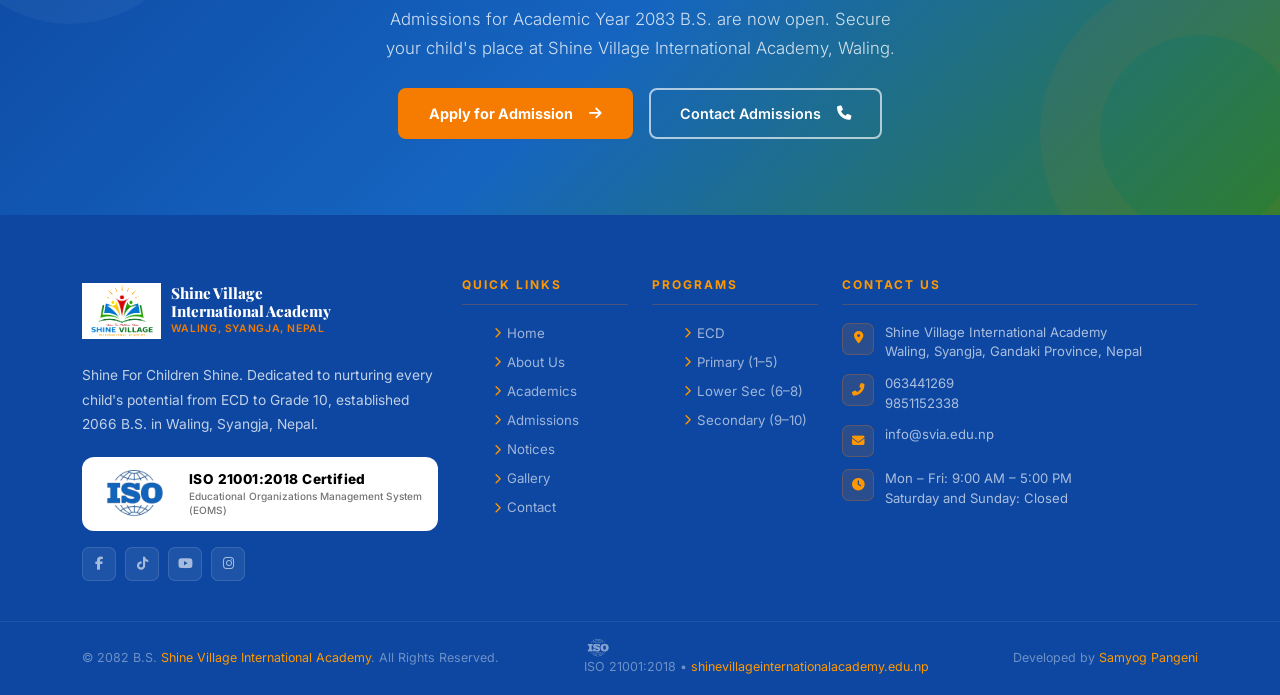
==== commit d4ebb517: "Big changes" ====
--- a/index.html
+++ b/index.html
@@ -3,6 +3,7 @@
 <head>
   <meta charset="UTF-8" />
   <meta name="viewport" content="width=device-width, initial-scale=1.0" />
+  <base href="/" />
   <title>Shine Village International Academy | Waling, Syangja, Nepal</title>
   <meta name="google-site-verification" content="YoRX9uMD0oMXXAkgilt9cYUUBjK2ojzf_Iqcf0Y9V1k" />
 <meta name="description" content="Shine Village International Academy (SVIA), Waling, Syangja — ISO 21001:2018 Certified institution. Shine For Children Shine. Quality education from ECD to Grade 10." />
@@ -65,7 +66,7 @@
             <h1 class="hero-title">Shine Village <span>International Academy</span></h1>
             <p class="hero-desc">Located in Waling, Syangja — "Shine For Children Shine" is more than our motto, it's our promise. We nurture every child to discover their light and let it shine.</p>
             <div class="hero-btn-group">
-              <a href="admissions.html" class="btn-orange">Apply Now <i class="fas fa-arrow-right"></i></a>
+              <a href="/admissions/" class="btn-orange">Apply Now <i class="fas fa-arrow-right"></i></a>
               <a href="/about" class="btn-outline-white">Discover More <i class="fas fa-play-circle"></i></a>
             </div>
           </div>
@@ -84,8 +85,8 @@
             <h1 class="hero-title">Excellence in <span>Every Classroom</span></h1>
             <p class="hero-desc">Our experienced faculty and ISO-certified management systems ensure consistent quality in teaching, safety, and student welfare from ECD to Grade 10.</p>
             <div class="hero-btn-group">
-              <a href="/academics" class="btn-orange">Our Programs <i class="fas fa-book-open"></i></a>
-              <a href="faculty.html" class="btn-outline-white">Meet Faculty <i class="fas fa-users"></i></a>
+              <a href="/academics/" class="btn-orange">Our Programs <i class="fas fa-book-open"></i></a>
+              <a href="/faculty/" class="btn-outline-white">Meet Faculty <i class="fas fa-users"></i></a>
             </div>
           </div>
         </div>
@@ -103,8 +104,8 @@
             <h1 class="hero-title">Beyond Books, <span>Beyond Boundaries</span></h1>
             <p class="hero-desc">Sports, arts, technology, and community service — we develop the whole child for a rapidly changing world, right here in Syangja.</p>
             <div class="hero-btn-group">
-              <a href="/gallery" class="btn-orange">View Gallery <i class="fas fa-images"></i></a>
-              <a href="events.html" class="btn-outline-white">Upcoming Events <i class="fas fa-calendar"></i></a>
+              <a href="/gallery/" class="btn-orange">View Gallery <i class="fas fa-images"></i></a>
+              <a href="/events/" class="btn-outline-white">Upcoming Events <i class="fas fa-calendar"></i></a>
             </div>
           </div>
         </div>
@@ -358,7 +359,7 @@
             <span class="section-eyebrow mb-1">What's Happening</span>
             <h3 class="section-title mb-0" style="font-size:1.5rem">Upcoming Events</h3>
           </div>
-          <a href="events.html" class="btn-outline-blue" style="font-size:0.82rem;padding:0.45rem 1rem;">View All</a>
+          <a href="/events/" class="btn-outline-blue" style="font-size:0.82rem;padding:0.45rem 1rem;">View All</a>
         </div>
         <div class="event-card">
           <div class="event-date-col"><div class="eday">20</div><div class="emon">Jun</div></div>
@@ -503,7 +504,7 @@
     <h2 class="display-heading text-white mb-3" style="font-size:clamp(2rem,4vw,3.5rem);color:#fff;font-weight:800;">Ready to Begin the Journey?</h2>
     <p class="lead mb-4" style="color:rgba(255,255,255,0.8);max-width:520px;margin:0 auto 2rem;">Admissions for Academic Year 2083 B.S. are now open. Secure your child's place at Shine Village International Academy, Waling.</p>
     <div class="d-flex gap-3 justify-content-center flex-wrap">
-      <a href="admissions.html" class="btn-orange">Apply for Admission <i class="fas fa-arrow-right ms-2"></i></a>
+      <a href="/admissions/" class="btn-orange">Apply for Admission <i class="fas fa-arrow-right ms-2"></i></a>
       <a href="/contact" class="btn-outline-white">Contact Admissions <i class="fas fa-phone ms-2"></i></a>
     </div>
   </div>
